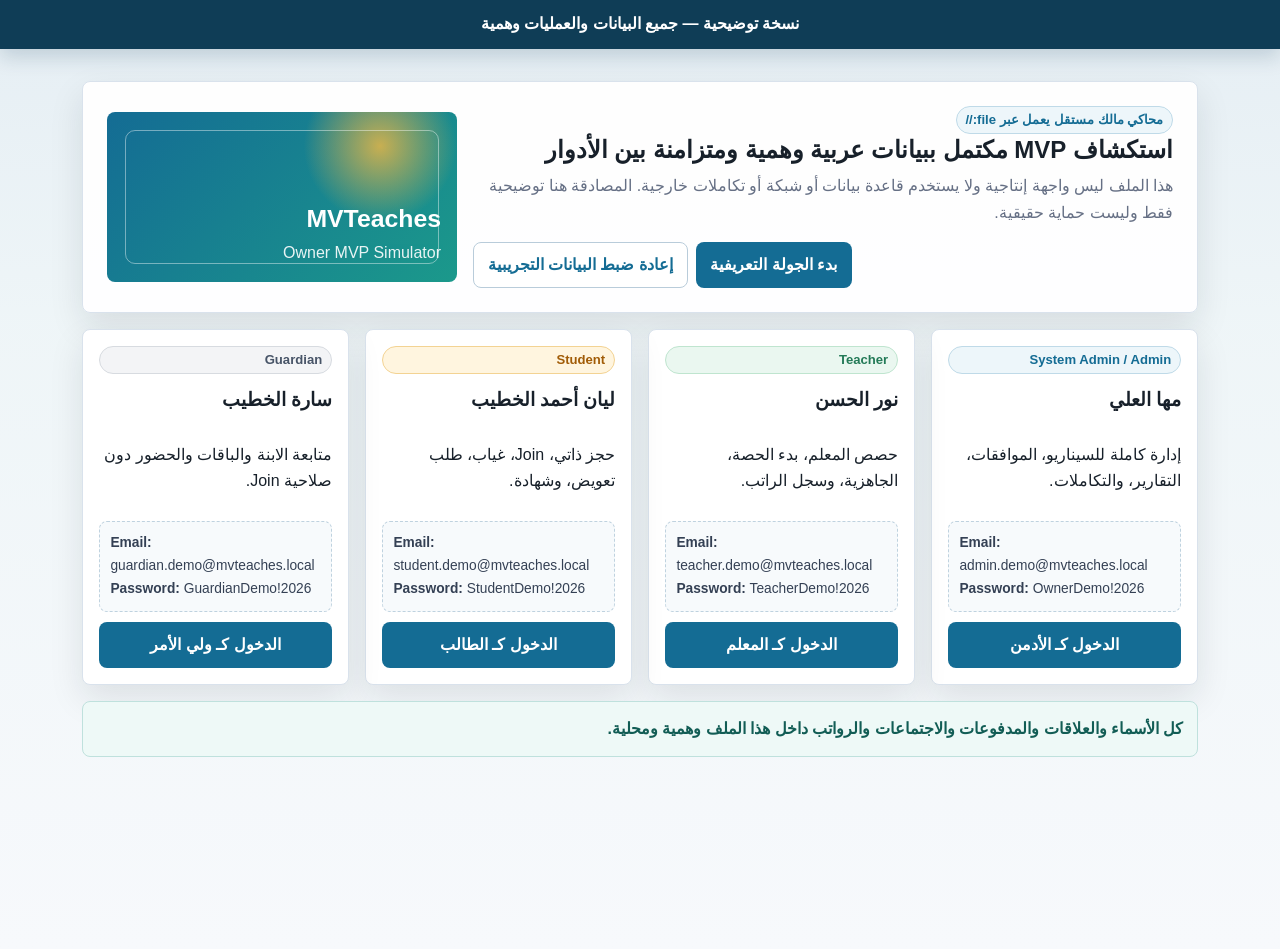
==== docs/owner-demo/index.html @ 2ddbd0b3 "docs: add standalone owner demo simulator" ====
<!doctype html>
<html lang="ar" dir="rtl">
<head>
  <meta charset="utf-8">
  <meta name="viewport" content="width=device-width, initial-scale=1">
  <title>MVTeaches - محاكي توضيحي للمالك</title>
  <style>
    :root {
      --ink: #17202a;
      --muted: #667085;
      --line: #d9e2ec;
      --panel: #ffffff;
      --soft: #f6f8fb;
      --brand: #146c94;
      --brand-2: #1b998b;
      --accent: #f4b942;
      --danger: #c2413b;
      --success: #237a57;
      --warn: #a15c07;
      --shadow: 0 14px 34px rgba(23, 32, 42, .10);
      --radius: 8px;
      color-scheme: light;
    }

    * { box-sizing: border-box; }

    body {
      margin: 0;
      font-family: Tahoma, Arial, sans-serif;
      background:
        linear-gradient(180deg, rgba(20,108,148,.08), rgba(27,153,139,.04) 34%, #f7f9fc 100%),
        #f7f9fc;
      color: var(--ink);
      line-height: 1.65;
      overflow-x: hidden;
    }

    button, input, select, textarea { font: inherit; }

    button {
      min-height: 42px;
      border: 1px solid transparent;
      border-radius: var(--radius);
      padding: .55rem .85rem;
      cursor: pointer;
      background: var(--brand);
      color: #fff;
      font-weight: 700;
      transition: transform .12s ease, box-shadow .12s ease, background .12s ease;
    }

    button:hover { transform: translateY(-1px); box-shadow: 0 8px 18px rgba(20, 108, 148, .18); }
    button:focus-visible, input:focus-visible, select:focus-visible, textarea:focus-visible {
      outline: 3px solid rgba(244,185,66,.45);
      outline-offset: 2px;
    }
    button:disabled { cursor: not-allowed; opacity: .56; transform: none; box-shadow: none; }
    .btn-secondary { background: #fff; color: var(--brand); border-color: #b9ccda; }
    .btn-soft { background: #eef7f6; color: #11695f; border-color: #bfe1dd; }
    .btn-danger { background: var(--danger); }
    .btn-warning { background: var(--accent); color: #2d2610; }
    .btn-ghost { background: transparent; color: var(--brand); border-color: transparent; }
    .btn-small { min-height: 34px; padding: .35rem .55rem; font-size: .88rem; }

    .demo-ribbon {
      position: sticky;
      top: 0;
      z-index: 50;
      background: #0f3d56;
      color: #fff;
      padding: .7rem 1rem;
      text-align: center;
      font-weight: 800;
      box-shadow: 0 8px 20px rgba(15, 61, 86, .18);
    }

    .app-shell { min-height: 100vh; }

    .topbar {
      display: flex;
      align-items: center;
      justify-content: space-between;
      gap: 1rem;
      padding: 1rem clamp(1rem, 3vw, 2rem);
      background: rgba(255,255,255,.86);
      backdrop-filter: blur(10px);
      border-bottom: 1px solid var(--line);
    }

    .brand {
      display: flex;
      gap: .75rem;
      align-items: center;
      min-width: 0;
    }

    .logo {
      width: 42px;
      height: 42px;
      border-radius: 10px;
      display: grid;
      place-items: center;
      background: linear-gradient(135deg, var(--brand), var(--brand-2));
      color: #fff;
      font-weight: 900;
      flex: 0 0 auto;
    }

    .brand h1, .brand p { margin: 0; }
    .brand h1 { font-size: 1.05rem; }
    .brand p { color: var(--muted); font-size: .86rem; white-space: nowrap; overflow: hidden; text-overflow: ellipsis; }

    .top-actions { display: flex; gap: .5rem; flex-wrap: wrap; justify-content: flex-end; }

    .layout {
      display: grid;
      grid-template-columns: 260px minmax(0, 1fr);
      gap: 1.1rem;
      padding: 1.1rem clamp(1rem, 3vw, 2rem) 2rem;
      max-width: 1440px;
      margin: 0 auto;
    }

    .sidebar, .panel, .hero, .tour, .modal-card {
      background: rgba(255,255,255,.95);
      border: 1px solid var(--line);
      border-radius: var(--radius);
      box-shadow: var(--shadow);
    }

    .sidebar { padding: .85rem; align-self: start; position: sticky; top: 72px; }
    .nav-title { margin: .35rem .3rem .75rem; color: var(--muted); font-size: .9rem; }
    .nav-list { display: grid; gap: .35rem; }
    .nav-button {
      width: 100%;
      text-align: right;
      color: var(--ink);
      background: transparent;
      border-color: transparent;
      box-shadow: none;
      display: flex;
      align-items: center;
      justify-content: space-between;
      gap: .75rem;
      font-weight: 700;
    }
    .nav-button.active, .nav-button:hover { background: #edf6fa; color: var(--brand); transform: none; box-shadow: none; }

    .content { min-width: 0; display: grid; gap: 1rem; }

    .hero {
      padding: clamp(1rem, 3vw, 1.5rem);
      display: grid;
      grid-template-columns: minmax(0, 1.4fr) minmax(260px, .7fr);
      gap: 1rem;
      align-items: center;
      overflow: hidden;
    }

    .hero h2, .panel h2, .panel h3, .modal-card h3 { margin: 0 0 .45rem; line-height: 1.35; }
    .hero p, .panel p { margin: .25rem 0; color: var(--muted); }

    .hero-art {
      min-height: 170px;
      border-radius: var(--radius);
      background:
        radial-gradient(circle at 78% 20%, rgba(244,185,66,.8), transparent 25%),
        linear-gradient(135deg, #146c94, #1b998b);
      color: #fff;
      padding: 1rem;
      display: grid;
      align-content: end;
      position: relative;
      overflow: hidden;
    }
    .hero-art::before {
      content: "";
      position: absolute;
      inset: 18px;
      border: 1px solid rgba(255,255,255,.42);
      border-radius: 10px;
    }
    .hero-art strong { position: relative; font-size: 1.55rem; }
    .hero-art span { position: relative; opacity: .9; }

    .grid { display: grid; gap: 1rem; }
    .grid-2 { grid-template-columns: repeat(2, minmax(0, 1fr)); }
    .grid-3 { grid-template-columns: repeat(3, minmax(0, 1fr)); }
    .grid-4 { grid-template-columns: repeat(4, minmax(0, 1fr)); }

    .panel { padding: 1rem; min-width: 0; }
    .panel-head {
      display: flex;
      justify-content: space-between;
      align-items: flex-start;
      gap: 1rem;
      margin-bottom: .8rem;
    }
    .panel-actions { display: flex; gap: .5rem; flex-wrap: wrap; justify-content: flex-end; }

    .metric {
      padding: .9rem;
      border: 1px solid var(--line);
      border-radius: var(--radius);
      background: #fff;
      display: grid;
      gap: .2rem;
    }
    .metric b { font-size: 1.45rem; color: var(--brand); }
    .metric span { color: var(--muted); font-size: .9rem; }

    .badge {
      display: inline-flex;
      align-items: center;
      min-height: 28px;
      padding: .12rem .55rem;
      border-radius: 999px;
      font-size: .82rem;
      font-weight: 800;
      border: 1px solid transparent;
      white-space: nowrap;
    }
    .badge.ok { color: var(--success); background: #eaf7f0; border-color: #bfe5cf; }
    .badge.warn { color: var(--warn); background: #fff5df; border-color: #f3d393; }
    .badge.bad { color: var(--danger); background: #fff0ee; border-color: #efc1bd; }
    .badge.info { color: var(--brand); background: #edf6fa; border-color: #bfdae8; }
    .badge.neutral { color: #475467; background: #f3f4f6; border-color: #d7dbe0; }

    .table-wrap { width: 100%; overflow-x: auto; border: 1px solid var(--line); border-radius: var(--radius); background: #fff; }
    table { width: 100%; border-collapse: collapse; min-width: 720px; }
    th, td { padding: .7rem .75rem; border-bottom: 1px solid var(--line); text-align: right; vertical-align: middle; }
    th { color: #344054; background: #f1f6f8; font-size: .9rem; }
    tr:last-child td { border-bottom: 0; }

    .mobile-list { display: none; gap: .7rem; }
    .item-card { border: 1px solid var(--line); border-radius: var(--radius); padding: .85rem; background: #fff; display: grid; gap: .45rem; }
    .item-card .row { display: flex; justify-content: space-between; gap: .75rem; align-items: center; }
    .item-card small { color: var(--muted); }

    .form-row { display: grid; grid-template-columns: repeat(2, minmax(0, 1fr)); gap: .75rem; align-items: end; }
    label { display: grid; gap: .25rem; font-weight: 800; color: #344054; }
    input, select, textarea {
      width: 100%;
      border: 1px solid #c9d6e2;
      border-radius: var(--radius);
      min-height: 42px;
      padding: .5rem .65rem;
      background: #fff;
      color: var(--ink);
    }
    textarea { min-height: 92px; resize: vertical; }

    .login {
      max-width: 1180px;
      margin: 0 auto;
      padding: clamp(1rem, 3vw, 2rem);
      display: grid;
      gap: 1rem;
    }
    .role-card {
      border: 1px solid var(--line);
      border-radius: var(--radius);
      padding: 1rem;
      background: #fff;
      box-shadow: var(--shadow);
      display: grid;
      gap: .65rem;
      text-align: right;
    }
    .role-card h3 { margin: 0; }
    .credentials {
      background: #f7fafc;
      border: 1px dashed #bfd2df;
      border-radius: var(--radius);
      padding: .65rem;
      color: #344054;
      direction: ltr;
      text-align: left;
      font-size: .86rem;
      overflow-wrap: anywhere;
    }

    .notice {
      border: 1px solid #bfe1dd;
      background: #eef9f7;
      color: #125d55;
      border-radius: var(--radius);
      padding: .85rem;
      font-weight: 700;
    }
    .notice.warn { border-color: #f3d393; background: #fff8e8; color: #764300; }
    .notice.bad { border-color: #efc1bd; background: #fff3f1; color: #8a2e29; }

    .progress {
      height: 12px;
      background: #e7edf3;
      border-radius: 999px;
      overflow: hidden;
    }
    .progress > span { display: block; height: 100%; background: linear-gradient(90deg, var(--brand-2), var(--brand)); }

    .tour {
      border-color: #f0cf82;
      background: #fffaf0;
      padding: .9rem;
    }
    .tour strong { color: #6c4507; }
    .tour-controls { display: flex; gap: .5rem; flex-wrap: wrap; margin-top: .7rem; }

    .toast-area {
      position: fixed;
      z-index: 80;
      left: 1rem;
      bottom: 1rem;
      display: grid;
      gap: .5rem;
      width: min(420px, calc(100vw - 2rem));
    }
    .toast {
      border-radius: var(--radius);
      background: #102f43;
      color: #fff;
      box-shadow: var(--shadow);
      padding: .75rem .9rem;
      animation: rise .2s ease;
    }
    @keyframes rise { from { transform: translateY(8px); opacity: 0; } to { transform: translateY(0); opacity: 1; } }

    dialog {
      border: 0;
      padding: 0;
      background: transparent;
      width: min(620px, calc(100vw - 2rem));
    }
    dialog::backdrop { background: rgba(15, 32, 42, .48); }
    .modal-card { padding: 1rem; }
    .modal-actions { display: flex; justify-content: flex-start; gap: .5rem; flex-wrap: wrap; margin-top: 1rem; }

    .empty {
      border: 1px dashed #c9d6e2;
      border-radius: var(--radius);
      padding: 1rem;
      color: var(--muted);
      background: #fbfdff;
    }

    .sr-only {
      position: absolute;
      width: 1px;
      height: 1px;
      padding: 0;
      margin: -1px;
      overflow: hidden;
      clip: rect(0,0,0,0);
      white-space: nowrap;
      border: 0;
    }

    @media (max-width: 980px) {
      .layout { grid-template-columns: 1fr; }
      .sidebar { position: static; }
      .nav-list { grid-template-columns: repeat(2, minmax(0, 1fr)); }
      .hero { grid-template-columns: 1fr; }
      .grid-4, .grid-3 { grid-template-columns: repeat(2, minmax(0, 1fr)); }
    }

    @media (max-width: 680px) {
      .topbar { align-items: stretch; flex-direction: column; }
      .top-actions { justify-content: stretch; }
      .top-actions button { flex: 1 1 auto; }
      .nav-list, .grid-2, .grid-3, .grid-4, .form-row { grid-template-columns: 1fr; }
      .panel-head { flex-direction: column; }
      .panel-actions { justify-content: stretch; width: 100%; }
      .panel-actions button { flex: 1 1 auto; }
      .table-wrap { display: none; }
      .mobile-list { display: grid; }
      .hero-art { min-height: 130px; }
      .demo-ribbon { font-size: .9rem; }
    }
  </style>
</head>
<body>
  <div class="demo-ribbon">نسخة توضيحية — جميع البيانات والعمليات وهمية</div>
  <div id="app" class="app-shell" aria-live="polite"></div>
  <div id="toasts" class="toast-area" aria-live="assertive"></div>
  <dialog id="demoDialog"></dialog>

  <script>
    (() => {
      'use strict';

      const STORAGE_KEY = 'mvteaches-owner-demo-v1';
      let storageAvailable = true;
      let memoryState = null;
      let state = loadState();

      const roles = {
        admin: 'System Admin / Admin',
        teacher: 'Teacher',
        student: 'Student',
        guardian: 'Guardian'
      };

      const nav = {
        admin: [
          ['overview', 'لوحة التحكم'],
          ['people', 'الطلاب والأهالي'],
          ['sessions', 'الحصص والحجوزات'],
          ['compensation', 'طلبات التعويض'],
          ['teachers', 'المعلمون والفيديو'],
          ['finance', 'المدفوعات والتقارير'],
          ['payroll', 'رواتب المعلمين'],
          ['jobs', 'الوظائف والتكاملات']
        ],
        teacher: [
          ['teacherHome', 'حصصي'],
          ['teacherVideo', 'مزود الفيديو'],
          ['teacherPayroll', 'سجل الراتب'],
          ['teacherIsolation', 'عزل البيانات']
        ],
        student: [
          ['studentHome', 'ملخصي'],
          ['studentBook', 'حجز حصة'],
          ['studentSessions', 'حصصي والحضور'],
          ['studentComp', 'التعويضات'],
          ['studentCertificate', 'الشهادة والتنبيهات']
        ],
        guardian: [
          ['guardianHome', 'الأبناء'],
          ['guardianActivity', 'النشاط والحضور'],
          ['guardianFinance', 'الباقات والتنبيهات']
        ]
      };

      const tourSteps = [
        ['admin', 'overview', 'الأدمن يراجع حالة النظام والمقاييس الأساسية.', null],
        ['student', 'studentBook', 'الطالب يحجز حصة B1 بنفسه من الحصص المطابقة لمستواه.', () => bookSession('S-101', true)],
        ['student', 'studentSessions', 'الطالب يضغط Join فتُسجل الحضور وتُستهلك ساعة واحدة فقط.', () => { makeJoinable('S-101'); joinSession('S-101', true); }],
        ['admin', 'jobs', 'تشغيل إغلاق الحصص المنتهية يسجل الغياب المحجوز سابقًا ويستهلك ساعة.', () => finalizeNoShows(true)],
        ['student', 'studentComp', 'الطالب يرى الغياب ويقدم طلب تعويض مرتبطًا بالحصة الفائتة.', () => requestCompensation('S-099', true)],
        ['admin', 'compensation', 'الأدمن يوافق ويختار حصة B1 مستقبلية محددة كبديل.', () => approveFirstPending(true)],
        ['student', 'studentSessions', 'الطالب ينضم للحصة البديلة مجانًا مرة واحدة دون إعادة الرصيد.', () => joinReplacementForTour()],
        ['teacher', 'teacherPayroll', 'المعلم يرى حصصه وسجل الراتب الخاص به فقط.', null],
        ['guardian', 'guardianActivity', 'ولي الأمر يراجع نشاط الابنة دون القدرة على دخول الاجتماع أو التصرف بدلًا عنها.', null]
      ];

      function buildSeed() {
        const now = Date.now();
        const iso = minutes => new Date(now + minutes * 60000).toISOString();
        return {
          version: 1,
          currentUserId: null,
          activeSection: 'overview',
          tour: { active: false, index: 0 },
          meetingLog: [],
          users: [
            { id: 'u-admin', role: 'admin', name: 'مها العلي', email: 'admin.demo@mvteaches.local', password: 'OwnerDemo!2026' },
            { id: 'u-teacher', role: 'teacher', name: 'نور الحسن', email: 'teacher.demo@mvteaches.local', password: 'TeacherDemo!2026', teacherId: 'T-1' },
            { id: 'u-student', role: 'student', name: 'ليان أحمد الخطيب', email: 'student.demo@mvteaches.local', password: 'StudentDemo!2026', studentId: 'ST-1' },
            { id: 'u-guardian', role: 'guardian', name: 'سارة الخطيب', email: 'guardian.demo@mvteaches.local', password: 'GuardianDemo!2026', guardianId: 'G-1' }
          ],
          guardians: [
            { id: 'G-1', name: 'سارة الخطيب', children: ['ST-1'] }
          ],
          students: [
            { id: 'ST-1', name: 'ليان أحمد الخطيب', guardianId: 'G-1', level: 'B1', course: 'اللغة الإنجليزية', certificateRequiredHours: 30 }
          ],
          teachers: [
            { id: 'T-1', name: 'نور الحسن', provider: 'Zoom مدفوع', providerKind: 'paidZoom', ready: true, defaultProvider: 'Zoom', capability: 'حصص كاملة المدة', currency: 'JOD' },
            { id: 'T-2', name: 'رامي ناصر', provider: 'Zoom Basic', providerKind: 'zoomBasic', ready: true, defaultProvider: 'Zoom', capability: 'حد أقصى 40 دقيقة', currency: 'JOD' },
            { id: 'T-3', name: 'هالة مراد', provider: 'Google Meet مجاني', providerKind: 'googleFree', ready: true, defaultProvider: 'Google Meet', capability: '1:1 حتى 24 ساعة، جماعي حتى 60 دقيقة', currency: 'JOD' },
            { id: 'T-4', name: 'سامر قنديل', provider: 'غير متصل', providerKind: 'none', ready: false, defaultProvider: null, capability: 'غير جاهز للحصص الأونلاين', currency: 'JOD' }
          ],
          sessions: [
            { id: 'S-099', title: 'حصة محجوزة سابقًا لم يتم حضورها', level: 'B1', teacherId: 'T-1', start: iso(-95), duration: 60, capacity: 4, status: 'scheduled', meetingStatus: 'not_created', kind: 'group' },
            { id: 'S-101', title: 'B1 محادثة عملية', level: 'B1', teacherId: 'T-1', start: iso(15), duration: 60, capacity: 4, status: 'scheduled', meetingStatus: 'not_created', kind: 'group' },
            { id: 'S-102', title: 'B1 مراجعة فردية', level: 'B1', teacherId: 'T-3', start: iso(120), duration: 60, capacity: 1, status: 'scheduled', meetingStatus: 'not_created', kind: 'oneToOne' },
            { id: 'S-103', title: 'B1 بديل مناسب للتعويض', level: 'B1', teacherId: 'T-3', start: iso(1440), duration: 60, capacity: 4, status: 'scheduled', meetingStatus: 'not_created', kind: 'group' },
            { id: 'S-104', title: 'B1 حصة طويلة على Zoom Basic', level: 'B1', teacherId: 'T-2', start: iso(1560), duration: 60, capacity: 4, status: 'scheduled', meetingStatus: 'not_created', kind: 'group' },
            { id: 'S-105', title: 'A2 خارج مستوى الطالب', level: 'A2', teacherId: 'T-1', start: iso(180), duration: 60, capacity: 4, status: 'scheduled', meetingStatus: 'not_created', kind: 'group' },
            { id: 'S-106', title: 'B1 مكتملة السعة', level: 'B1', teacherId: 'T-1', start: iso(240), duration: 60, capacity: 1, status: 'scheduled', meetingStatus: 'not_created', kind: 'oneToOne' }
          ],
          bookings: [
            { id: 'B-099', studentId: 'ST-1', sessionId: 'S-099', status: 'active', replacementFor: null, bookedBy: 'student', createdAt: iso(-1600) },
            { id: 'B-FULL', studentId: 'ST-OTHER', sessionId: 'S-106', status: 'active', replacementFor: null, bookedBy: 'student', createdAt: iso(-40) }
          ],
          attendance: [],
          compensationRequests: [],
          packages: [
            { id: 'PKG-1', studentId: 'ST-1', label: 'باقة 10 ساعات - B1', purchasedHours: 10, createdAt: iso(-2200), status: 'active', paymentId: 'PAY-1' }
          ],
          ledger: [
            { id: 'L-1', studentId: 'ST-1', type: 'purchase', packageId: 'PKG-1', hours: 10, sessionId: null, note: 'شراء باقة 10 ساعات', at: iso(-2200) }
          ],
          payments: [
            { id: 'PAY-1', studentId: 'ST-1', amount: 90, currency: 'JOD', method: 'تحويل بنكي / CliQ محاكى', provider: 'مزود الدفع قيد الاختيار', status: 'confirmed', at: iso(-2200) }
          ],
          payroll: [
            { id: 'PR-1', teacherId: 'T-1', sessionId: 'S-001', amount: 7.5, currency: 'JOD', status: 'مدفوع', note: 'سطر سابق وهمي مدفوع' },
            { id: 'PR-2', teacherId: 'T-3', sessionId: 'S-010', amount: 6.0, currency: 'JOD', status: 'بانتظار الاعتماد', note: 'سطر سابق وهمي قيد المراجعة' }
          ],
          notifications: [
            { id: 'N-1', userId: 'u-student', text: 'تم تأكيد باقة 10 ساعات. هذه رسالة توضيحية محلية.', channel: 'داخل المحاكي', status: 'shown', at: iso(-2195) },
            { id: 'N-2', userId: 'u-guardian', text: 'تم ربط ليان بحساب ولي الأمر. هذه رسالة توضيحية محلية.', channel: 'داخل المحاكي', status: 'shown', at: iso(-2190) }
          ]
        };
      }

      function loadState() {
        try {
          const raw = localStorage.getItem(STORAGE_KEY);
          if (raw) return JSON.parse(raw);
        } catch {
          storageAvailable = false;
        }
        return buildSeed();
      }

      function saveState() {
        memoryState = state;
        try {
          if (storageAvailable) localStorage.setItem(STORAGE_KEY, JSON.stringify(state));
        } catch {
          storageAvailable = false;
        }
      }

      function resetDemo() {
        state = buildSeed();
        try { localStorage.removeItem(STORAGE_KEY); } catch { storageAvailable = false; }
        saveState();
        toast('تمت إعادة ضبط البيانات التجريبية إلى البداية.');
        render();
      }

      function currentUser() {
        return state.users.find(u => u.id === state.currentUserId) || null;
      }

      function setUser(userId) {
        const user = state.users.find(u => u.id === userId);
        state.currentUserId = userId;
        state.activeSection = nav[user.role][0][0];
        saveState();
        render();
      }

      function setSection(section) {
        state.activeSection = section;
        saveState();
        render();
      }

      function h(value) {
        return String(value ?? '').replace(/[&<>"']/g, ch => ({ '&': '&amp;', '<': '&lt;', '>': '&gt;', '"': '&quot;', "'": '&#39;' }[ch]));
      }

      function fmtDate(iso) {
        return new Intl.DateTimeFormat('ar-JO', { dateStyle: 'medium', timeStyle: 'short' }).format(new Date(iso));
      }

      function fmtMoney(amount, currency = 'JOD') {
        return new Intl.NumberFormat('ar-JO', { style: 'currency', currency, maximumFractionDigits: 2 }).format(amount);
      }

      function durationHours(session) {
        return session.duration / 60;
      }

      function teacher(id) { return state.teachers.find(t => t.id === id); }
      function student(id = 'ST-1') { return state.students.find(s => s.id === id); }
      function sessionById(id) { return state.sessions.find(s => s.id === id); }
      function userByRole(role) { return state.users.find(u => u.role === role); }

      function activeBookings(sessionId) {
        return state.bookings.filter(b => b.sessionId === sessionId && b.status === 'active');
      }

      function seatsTaken(sessionId) {
        return activeBookings(sessionId).length;
      }

      function studentBookings(studentId = 'ST-1') {
        return state.bookings.filter(b => b.studentId === studentId && b.status === 'active');
      }

      function attendanceFor(sessionId, studentId = 'ST-1') {
        return state.attendance.find(a => a.sessionId === sessionId && a.studentId === studentId);
      }

      function ledgerBalance(studentId = 'ST-1') {
        return state.ledger.filter(l => l.studentId === studentId).reduce((sum, l) => sum + l.hours, 0);
      }

      function consumedHours(studentId = 'ST-1') {
        return -state.ledger.filter(l => l.studentId === studentId && l.type === 'consumption').reduce((sum, l) => sum + l.hours, 0);
      }

      function committedFutureHours(studentId = 'ST-1') {
        const now = Date.now();
        return studentBookings(studentId).reduce((sum, b) => {
          const s = sessionById(b.sessionId);
          if (!s || b.replacementFor || attendanceFor(s.id, studentId)) return sum;
          if (new Date(s.start).getTime() > now) return sum + durationHours(s);
          return sum;
        }, 0);
      }

      function packageAvailableForBooking(studentId = 'ST-1') {
        return Math.max(0, ledgerBalance(studentId) - committedFutureHours(studentId));
      }

      function canProviderHost(s) {
        const t = teacher(s.teacherId);
        if (!t || !t.ready) return { ok: false, message: 'المعلم غير جاهز للحصص الأونلاين.' };
        if (t.providerKind === 'zoomBasic' && s.duration > 40) {
          return { ok: false, message: 'Zoom Basic محدود بـ 40 دقيقة. لا يوجد التفاف باجتماعات متتالية.' };
        }
        if (t.providerKind === 'googleFree' && s.capacity > 1 && s.duration > 60) {
          return { ok: false, message: 'Google Meet المجاني للحصص الجماعية حتى 60 دقيقة.' };
        }
        return { ok: true, message: 'جاهز' };
      }

      function provisionMeeting(s, mode) {
        const provider = canProviderHost(s);
        if (!provider.ok) return provider;
        s.meetingStatus = 'ready';
        state.meetingLog.unshift({
          id: 'ML-' + Date.now(),
          sessionId: s.id,
          mode,
          text: mode === 'teacher' ? 'محاكاة بدء حصة من حساب المعلم المتصل' : 'محاكاة وصول مشارك بعد Join مصرح',
          at: new Date().toISOString()
        });
        return { ok: true, message: 'تم إنشاء/تجهيز الاجتماع محليًا كمحاكاة.' };
      }

      function bookSession(sessionId, quiet = false) {
        const st = student();
        const s = sessionById(sessionId);
        if (!s) return toast('الحصة غير موجودة.');
        if (s.level !== st.level) return toast('لا يمكن حجز حصة من مستوى مختلف.');
        if (new Date(s.start).getTime() <= Date.now()) return toast('لا يمكن حجز حصة بدأت أو انتهت.');
        if (seatsTaken(s.id) >= s.capacity) return toast('لا توجد مقاعد متاحة.');
        if (studentBookings(st.id).some(b => b.sessionId === s.id)) return toast('هذه الحصة محجوزة مسبقًا.');
        if (packageAvailableForBooking(st.id) < durationHours(s)) return toast('الحجز يتجاوز الساعات المتاحة بعد احتساب الحجوزات المستقبلية.');
        state.bookings.push({ id: 'B-' + Date.now(), studentId: st.id, sessionId: s.id, status: 'active', replacementFor: null, bookedBy: 'student', createdAt: new Date().toISOString() });
        saveState();
        if (!quiet) toast('تم حجز الحصة. ظهرت فورًا في بوابة الطالب وولي الأمر والمعلم.');
        render();
      }

      function cancelBooking(sessionId) {
        const b = studentBookings().find(x => x.sessionId === sessionId);
        const s = sessionById(sessionId);
        if (!b || !s) return toast('لا يوجد حجز فعال لهذه الحصة.');
        if (new Date(s.start).getTime() <= Date.now()) return toast('لا يمكن إلغاء حصة بدأت أو انتهت في هذا المحاكي.');
        b.status = 'cancelled';
        b.cancelledAt = new Date().toISOString();
        saveState();
        toast('تم إلغاء الحجز المستقبلي دون خصم.');
        render();
      }

      function joinSession(sessionId, quiet = false) {
        const st = student();
        const s = sessionById(sessionId);
        const b = studentBookings(st.id).find(x => x.sessionId === sessionId);
        if (!s || !b) return toast('لا يمكن الدخول: الطالب غير مسجل في هذه الحصة.');
        const existing = attendanceFor(sessionId, st.id);
        if (existing?.present) {
          if (!quiet) toast('Join مكرر: الحضور مسجل سابقًا ولا يوجد خصم ثان.');
          openMeetingModal('Join مكرر', 'تم إثبات idempotency: لا خصم إضافي ولا رابط مضيف.');
          return;
        }
        if (existing && !existing.present) return toast('هذه الحصة أغلقت كغياب. استخدم طلب التعويض.');
        const now = Date.now();
        const start = new Date(s.start).getTime();
        const end = start + s.duration * 60000;
        if (now < start) return toast('لم يحن وقت Join بعد. يمكن استخدام زر محاكاة وصول الموعد للحصة البديلة.');
        if (now > end) return toast('انتهت نافذة الحضور. شغّل إغلاق الحصص المنتهية لتسجيل الغياب.');

        state.attendance.push({ id: 'A-' + Date.now(), studentId: st.id, sessionId: s.id, present: true, replacementFor: b.replacementFor, at: new Date().toISOString() });
        if (!b.replacementFor) {
          state.ledger.push({ id: 'L-' + Date.now(), studentId: st.id, type: 'consumption', packageId: 'PKG-1', hours: -durationHours(s), sessionId: s.id, note: 'حضور Join - خصم ساعة واحدة', at: new Date().toISOString() });
        }
        addPayrollForSession(s, b.replacementFor ? 'حصة بديلة مجانية للطالب' : 'حضور طالب');
        const provision = provisionMeeting(s, 'student');
        saveState();
        if (!quiet) toast(b.replacementFor ? 'تم دخول الحصة البديلة مجانًا دون خصم جديد.' : 'تم تسجيل الحضور واستهلاك ساعة واحدة.');
        openMeetingModal('محاكاة Join للطالب', provision.ok
          ? 'تم منح الطالب وصول مشارك فقط بعد فحوص الهوية والحجز والتوقيت والرصيد. لا يتم عرض رابط حقيقي.'
          : 'تم تسجيل الحضور محليًا، لكن تجهيز الاجتماع فشل في المحاكاة: ' + provision.message);
        render();
      }

      function makeJoinable(sessionId) {
        const s = sessionById(sessionId);
        if (!s) return;
        const now = Date.now();
        s.start = new Date(now - 5 * 60000).toISOString();
        saveState();
        toast('تمت محاكاة وصول موعد الحصة. يمكن الضغط على Join الآن.');
        render();
      }

      function finalizeNoShows(quiet = false) {
        let count = 0;
        const now = Date.now();
        for (const b of state.bookings.filter(x => x.status === 'active')) {
          const s = sessionById(b.sessionId);
          if (!s || attendanceFor(s.id, b.studentId)) continue;
          const end = new Date(s.start).getTime() + s.duration * 60000;
          if (end <= now) {
            state.attendance.push({ id: 'A-' + Date.now() + '-' + count, studentId: b.studentId, sessionId: s.id, present: false, replacementFor: b.replacementFor, at: new Date().toISOString() });
            if (!b.replacementFor) {
              state.ledger.push({ id: 'L-' + Date.now() + '-' + count, studentId: b.studentId, type: 'consumption', packageId: 'PKG-1', hours: -durationHours(s), sessionId: s.id, note: 'غياب No-show محجوز ذاتيًا - خصم ساعة', at: new Date().toISOString() });
            }
            s.status = 'completed';
            state.notifications.unshift({ id: 'N-' + Date.now(), userId: 'u-student', text: 'تم تسجيل غياب عن حصة محجوزة ذاتيًا. يمكن تقديم طلب تعويض.', channel: 'داخل المحاكي', status: 'shown', at: new Date().toISOString() });
            count++;
          }
        }
        saveState();
        if (!quiet) toast(count ? `تم إغلاق ${count} حصة منتهية وتسجيل الغياب.` : 'لا توجد حصص منتهية تحتاج إغلاقًا.');
        render();
      }

      function requestCompensation(sessionId, quiet = false) {
        const st = student();
        const att = attendanceFor(sessionId, st.id);
        if (!att || att.present) return toast('لا يمكن طلب التعويض إلا عن غياب مسجل.');
        if (state.compensationRequests.some(r => r.studentId === st.id && r.originalSessionId === sessionId && r.status !== 'rejected')) {
          return toast('يوجد طلب مفتوح أو موافق عليه لهذه الحصة.');
        }
        state.compensationRequests.push({
          id: 'CR-' + Date.now(),
          studentId: st.id,
          originalSessionId: sessionId,
          reason: document.querySelector('[data-comp-reason]')?.value || 'سبب توضيحي اختياري داخل المحاكي',
          status: 'pending',
          replacementSessionId: null,
          requestedAt: new Date().toISOString()
        });
        saveState();
        if (!quiet) toast('تم تقديم طلب التعويض. ظهر فورًا في قائمة الأدمن.');
        render();
      }

      function approveRequest(requestId, sessionId) {
        const req = state.compensationRequests.find(r => r.id === requestId);
        const repl = sessionById(sessionId);
        const st = student(req?.studentId);
        if (!req || !repl || !st) return toast('الطلب أو الحصة البديلة غير موجودين.');
        if (req.status !== 'pending') return toast('هذا الطلب ليس بانتظار المراجعة.');
        if (repl.level !== st.level) return toast('الحصة البديلة يجب أن تكون من نفس المستوى.');
        if (new Date(repl.start).getTime() <= Date.now()) return toast('الحصة البديلة يجب أن تكون مستقبلية عند الموافقة.');
        if (seatsTaken(repl.id) >= repl.capacity) return toast('الحصة البديلة ممتلئة.');
        req.status = 'approved';
        req.replacementSessionId = repl.id;
        req.resolvedAt = new Date().toISOString();
        state.bookings.push({ id: 'B-R-' + Date.now(), studentId: st.id, sessionId: repl.id, status: 'active', replacementFor: req.originalSessionId, bookedBy: 'admin', createdAt: new Date().toISOString() });
        state.notifications.unshift({ id: 'N-' + Date.now(), userId: 'u-student', text: 'تمت الموافقة على حصة بديلة محددة. إشعار واتساب كان سيُضاف للطابور فقط بعد الموافقة - محاكاة ولم يُرسل شيء.', channel: 'WhatsApp محاكى', status: 'queued-simulated', at: new Date().toISOString() });
        state.notifications.unshift({ id: 'N-G-' + Date.now(), userId: 'u-guardian', text: 'تمت الموافقة على حصة بديلة لليان. إشعار محاكى فقط.', channel: 'WhatsApp محاكى', status: 'queued-simulated', at: new Date().toISOString() });
        saveState();
        toast('تمت الموافقة وربط التعويض بحصة محددة. لا توجد محفظة رصيد.');
        render();
      }

      function approveFirstPending(quiet = false) {
        const req = state.compensationRequests.find(r => r.status === 'pending');
        if (!req) return toast('لا يوجد طلب تعويض بانتظار الموافقة.');
        approveRequest(req.id, 'S-103');
        if (quiet) return;
      }

      function rejectRequest(requestId) {
        const req = state.compensationRequests.find(r => r.id === requestId);
        if (!req || req.status !== 'pending') return toast('لا يوجد طلب بانتظار الرفض.');
        req.status = 'rejected';
        req.rejectionReason = 'قرار توضيحي من الأدمن داخل المحاكي';
        req.resolvedAt = new Date().toISOString();
        saveState();
        toast('تم رفض الطلب محليًا. لا يتم إنشاء إشعار واتساب عند الرفض.');
        render();
      }

      function joinReplacementForTour() {
        const req = state.compensationRequests.find(r => r.status === 'approved' && r.replacementSessionId);
        if (!req) return toast('لا توجد حصة بديلة موافق عليها بعد.');
        makeJoinable(req.replacementSessionId);
        joinSession(req.replacementSessionId, true);
      }

      function addPackage() {
        const id = 'PKG-' + (state.packages.length + 1);
        const payId = 'PAY-' + (state.payments.length + 1);
        state.packages.push({ id, studentId: 'ST-1', label: 'باقة جديدة 10 ساعات - B1', purchasedHours: 10, createdAt: new Date().toISOString(), status: 'active', paymentId: payId });
        state.payments.push({ id: payId, studentId: 'ST-1', amount: 90, currency: 'JOD', method: 'تأكيد دفع محاكى', provider: 'مزود الدفع قيد الاختيار', status: 'confirmed', at: new Date().toISOString() });
        state.ledger.push({ id: 'L-' + Date.now(), studentId: 'ST-1', type: 'purchase', packageId: id, hours: 10, sessionId: null, note: 'شراء باقة جديدة - دورة حجز جديدة وليست تسجيلًا دائمًا', at: new Date().toISOString() });
        saveState();
        toast('تمت إضافة باقة جديدة مستقلة من 10 ساعات. لا يوجد تسجيل دائم في جدول متكرر.');
        render();
      }

      function addPayrollForSession(s, note) {
        if (state.payroll.some(p => p.sessionId === s.id)) return;
        state.payroll.push({ id: 'PR-' + Date.now(), teacherId: s.teacherId, sessionId: s.id, amount: durationHours(s) * 7.5, currency: 'JOD', status: 'بانتظار الاعتماد', note });
      }

      function simulateTeacherConnect(teacherId, providerKind) {
        const t = teacher(teacherId);
        if (!t) return;
        const map = {
          paidZoom: ['Zoom مدفوع', 'Zoom', 'حصص كاملة المدة'],
          zoomBasic: ['Zoom Basic', 'Zoom', 'حد أقصى 40 دقيقة'],
          googleFree: ['Google Meet مجاني', 'Google Meet', '1:1 حتى 24 ساعة، جماعي حتى 60 دقيقة']
        };
        const chosen = map[providerKind];
        t.providerKind = providerKind;
        t.provider = chosen[0];
        t.defaultProvider = chosen[1];
        t.capability = chosen[2];
        t.ready = true;
        saveState();
        toast('تم تحديث اتصال الفيديو محليًا كمحاكاة فقط.');
        render();
      }

      function startTeacherSession(sessionId) {
        const u = currentUser();
        const s = sessionById(sessionId);
        if (!u?.teacherId || !s || s.teacherId !== u.teacherId) return toast('المعلم يرى حصصه فقط.');
        const provision = provisionMeeting(s, 'teacher');
        saveState();
        if (!provision.ok) return toast(provision.message);
        openMeetingModal('بدء الحصة - محاكاة', 'المعلم يحصل على إجراء Start session محلي فقط. لا يوجد رابط Zoom/Google حقيقي ولا start_url أو token.');
        render();
      }

      function toast(message) {
        const area = document.getElementById('toasts');
        const el = document.createElement('div');
        el.className = 'toast';
        el.textContent = message;
        area.appendChild(el);
        setTimeout(() => el.remove(), 4200);
      }

      function openMeetingModal(title, text) {
        const dlg = document.getElementById('demoDialog');
        dlg.innerHTML = `
          <div class="modal-card">
            <h3>${h(title)}</h3>
            <p>${h(text)}</p>
            <div class="notice warn">محاكاة فقط: لا يتم فتح Zoom أو Google Meet ولا يتم عرض أسرار أو روابط حقيقية.</div>
            <div class="modal-actions"><button type="button" data-close-dialog>إغلاق</button></div>
          </div>`;
        dlg.querySelector('[data-close-dialog]').addEventListener('click', () => dlg.close());
        dlg.showModal();
      }

      function startTour() {
        state.tour = { active: true, index: 0 };
        state.currentUserId = userByRole('admin').id;
        state.activeSection = 'overview';
        saveState();
        render();
      }

      function tourNext(runAction = false) {
        const step = tourSteps[state.tour.index];
        if (runAction && step[3]) step[3]();
        state.tour.index = Math.min(tourSteps.length - 1, state.tour.index + 1);
        const next = tourSteps[state.tour.index];
        const user = userByRole(next[0]);
        state.currentUserId = user.id;
        state.activeSection = next[1];
        saveState();
        render();
      }

      function exitTour() {
        state.tour.active = false;
        saveState();
        render();
      }

      function render() {
        const app = document.getElementById('app');
        const user = currentUser();
        app.innerHTML = user ? renderShell(user) : renderLogin();
        bindActions();
      }

      function renderLogin() {
        return `
          <main class="login">
            <section class="hero">
              <div>
                <span class="badge info">محاكي مالك مستقل يعمل عبر file://</span>
                <h2>استكشاف MVP مكتمل ببيانات عربية وهمية ومتزامنة بين الأدوار</h2>
                <p>هذا الملف ليس واجهة إنتاجية ولا يستخدم قاعدة بيانات أو شبكة أو تكاملات خارجية. المصادقة هنا توضيحية فقط وليست حماية حقيقية.</p>
                <div class="panel-actions" style="margin-top:1rem">
                  <button type="button" data-start-tour>بدء الجولة التعريفية</button>
                  <button type="button" class="btn-secondary" data-reset>إعادة ضبط البيانات التجريبية</button>
                </div>
              </div>
              <div class="hero-art" aria-hidden="true"><strong>MVTeaches</strong><span>Owner MVP Simulator</span></div>
            </section>
            <section class="grid grid-4">
              ${state.users.map(u => `
                <article class="role-card">
                  <span class="badge ${u.role === 'admin' ? 'info' : u.role === 'teacher' ? 'ok' : u.role === 'student' ? 'warn' : 'neutral'}">${h(roles[u.role])}</span>
                  <h3>${h(u.name)}</h3>
                  <p>${personaHint(u.role)}</p>
                  <div class="credentials"><strong>Email:</strong> ${h(u.email)}<br><strong>Password:</strong> ${h(u.password)}</div>
                  <button type="button" data-login="${h(u.id)}">الدخول كـ ${h(roleArabic(u.role))}</button>
                </article>
              `).join('')}
            </section>
            <div class="notice">كل الأسماء والعلاقات والمدفوعات والاجتماعات والرواتب داخل هذا الملف وهمية ومحلية.</div>
          </main>`;
      }

      function renderShell(user) {
        const items = nav[user.role];
        return `
          <header class="topbar">
            <div class="brand">
              <div class="logo">MV</div>
              <div>
                <h1>MVTeaches - ${h(roleArabic(user.role))}</h1>
                <p>${h(user.name)} · مصادقة محاكاة · ${storageAvailable ? 'حفظ محلي مفعل' : 'حفظ مؤقت بالذاكرة'}</p>
              </div>
            </div>
            <div class="top-actions">
              <button type="button" class="btn-soft" data-start-tour>جولة تعريفية</button>
              <button type="button" class="btn-secondary" data-switch>تبديل المستخدم</button>
              <button type="button" class="btn-warning" data-reset>إعادة ضبط البيانات التجريبية</button>
            </div>
          </header>
          <div class="layout">
            <aside class="sidebar">
              <div class="nav-title">التنقل</div>
              <nav class="nav-list" aria-label="تنقل ${h(roleArabic(user.role))}">
                ${items.map(([key, label]) => `<button type="button" class="nav-button ${state.activeSection === key ? 'active' : ''}" data-section="${h(key)}"><span>${h(label)}</span><span aria-hidden="true">›</span></button>`).join('')}
              </nav>
            </aside>
            <main class="content">
              ${state.tour.active ? renderTour() : ''}
              ${renderSection(user)}
            </main>
          </div>`;
      }

      function renderTour() {
        const [role, section, text, action] = tourSteps[state.tour.index];
        return `<section class="tour">
          <strong>الجولة التعريفية ${state.tour.index + 1} / ${tourSteps.length}</strong>
          <p>${h(text)}</p>
          <div class="tour-controls">
            ${action ? '<button type="button" data-tour-action>تنفيذ هذه الخطوة</button>' : ''}
            <button type="button" class="btn-secondary" data-tour-next>التالي</button>
            <button type="button" class="btn-ghost" data-exit-tour>الخروج والاستكشاف بحرية</button>
          </div>
        </section>`;
      }

      function renderSection(user) {
        if (user.role === 'admin') return renderAdmin();
        if (user.role === 'teacher') return renderTeacher();
        if (user.role === 'student') return renderStudent();
        return renderGuardian();
      }

      function renderAdmin() {
        switch (state.activeSection) {
          case 'people': return renderAdminPeople();
          case 'sessions': return renderAdminSessions();
          case 'compensation': return renderAdminCompensation();
          case 'teachers': return renderAdminTeachers();
          case 'finance': return renderAdminFinance();
          case 'payroll': return renderAdminPayroll();
          case 'jobs': return renderAdminJobs();
          default: return renderAdminOverview();
        }
      }

      function renderAdminOverview() {
        const pending = state.compensationRequests.filter(r => r.status === 'pending').length;
        return `
          <section class="hero">
            <div>
              <span class="badge info">لوحة مالك توضيحية</span>
              <h2>قصة MVP المتكاملة: حجز ذاتي، حضور، غياب، تعويض، فيديو، رواتب وتقارير</h2>
              <p>كل إجراء هنا يحدّث الحالة المشتركة فورًا بين الطالب وولي الأمر والمعلم والأدمن.</p>
            </div>
            <div class="hero-art"><strong>${remainingText()}</strong><span>رصيد ليان الحالي</span></div>
          </section>
          <section class="grid grid-4">
            ${metric('طلاب', state.students.length, 'علاقات ولي أمر واضحة')}
            ${metric('حصص B1 متاحة', availableSessions().length, 'مفلترة حسب المستوى والسعة')}
            ${metric('طلبات تعويض معلقة', pending, 'تحتاج قرار أدمن')}
            ${metric('إيراد مؤكد', fmtMoney(state.payments.reduce((s,p) => s + (p.status === 'confirmed' ? p.amount : 0), 0)), 'مزود الدفع قيد الاختيار')}
          </section>
          <section class="panel">
            <div class="panel-head"><div><h2>قرارات المالك الممثلة</h2><p>مختصر تنفيذي لما يثبته المحاكي.</p></div></div>
            <div class="grid grid-3">
              ${decision('الحجز الذاتي', 'الطالب يحجز فقط حصص B1 المستقبلية التي تسمح بها السعة والباقة.')}
              ${decision('Join يخصم مرة', 'الحضور يستهلك ساعة واحدة فقط، والضغط المتكرر لا يكرر الخصم.')}
              ${decision('No-show يستهلك', 'الحصة التي اختارها الطالب ثم غاب عنها تُغلق كغياب وتستهلك ساعة.')}
              ${decision('تعويض بلا محفظة', 'التعويض يربط حصة بديلة محددة ولا يعيد الرصيد الأصلي.')}
              ${decision('فيديو محايد المزود', 'كل معلم يستخدم حسابه، ولا يوجد رابط يدوي أو رخصة مركزية.')}
              ${decision('تكاملات غير حية', 'WhatsApp والدفع وZoom/Google الحي كلها موسومة كمحاكاة أو قيد التحقق.')}
            </div>
          </section>`;
      }

      function renderAdminPeople() {
        const st = student();
        const g = state.guardians.find(x => x.id === st.guardianId);
        return panel('الطلاب والأهالي والمستويات', 'العلاقات متسقة بين كل الأدوار.', `
          <div class="grid grid-2">
            ${infoCard('الطالبة', `${st.name}<br>المستوى الحالي: <strong>${st.level}</strong><br>ولي الأمر: ${g.name}`)}
            ${infoCard('الباقة', `المشتريات: ${totalPurchased()} ساعة<br>المستهلك: ${consumedHours()} ساعة<br>المتبقي: <strong>${ledgerBalance()} ساعة</strong>`)}
          </div>
          ${renderLedgerTable()}
        `);
      }

      function renderAdminSessions() {
        return panel('الحصص والحجوزات والسعة', 'الحجز والغياب والحضور تظهر هنا وتنعكس في بوابات الطالب وولي الأمر والمعلم.', `
          <div class="panel-actions">
            <button type="button" data-finalize>تشغيل إغلاق الحصص المنتهية - محاكاة</button>
          </div>
          ${sessionsTable(state.sessions)}
        `);
      }

      function renderAdminCompensation() {
        const rows = state.compensationRequests;
        return panel('قائمة طلبات التعويض', 'الموافقة تختار حصة B1 مستقبلية محددة. لا توجد محفظة رصيد أو تحويل حر.', rows.length ? `
          <div class="table-wrap"><table><thead><tr><th>الطلب</th><th>الطالب</th><th>الحصة الأصلية</th><th>السبب</th><th>الحالة</th><th>حصة بديلة</th><th>إجراء</th></tr></thead><tbody>
          ${rows.map(r => {
            const st = student(r.studentId), original = sessionById(r.originalSessionId);
            return `<tr>
              <td>${h(r.id)}</td><td>${h(st.name)}</td><td>${h(original.title)}<br><small>${fmtDate(original.start)}</small></td>
              <td>${h(r.reason)}</td><td>${statusBadge(r.status)}</td>
              <td>${r.replacementSessionId ? h(sessionById(r.replacementSessionId).title) : '<span class="badge neutral">لم تحدد</span>'}</td>
              <td>${r.status === 'pending' ? replacementSelect(r) : '<span class="badge neutral">مغلق</span>'}</td>
            </tr>`;
          }).join('')}
          </tbody></table></div>
          <div class="mobile-list">${rows.map(r => itemCard(r.id, `${statusBadge(r.status)}<br>${replacementSelect(r)}`)).join('')}</div>
        ` : `<div class="empty">لا توجد طلبات تعويض حاليًا. شغّل إغلاق الغياب ثم قدّم طلبًا من بوابة الطالب.</div>`);
      }

      function renderAdminTeachers() {
        return panel('المعلمون وجاهزية مزود الفيديو', 'المركز لا يشتري ولا يدير رخص المعلمين. كل اتصال هنا محاكاة محلية.', `
          <div class="grid grid-2">
            ${state.teachers.map(t => `<article class="item-card">
              <div class="row"><strong>${h(t.name)}</strong>${t.ready ? '<span class="badge ok">جاهز</span>' : '<span class="badge bad">غير جاهز للحصص الأونلاين</span>'}</div>
              <small>${h(t.provider)} · ${h(t.capability)}</small>
              <div class="panel-actions">
                <button type="button" class="btn-small btn-soft" data-connect-provider="${t.id}:googleFree">ربط Google مجاني - محاكاة</button>
                <button type="button" class="btn-small btn-secondary" data-connect-provider="${t.id}:zoomBasic">Zoom Basic</button>
                <button type="button" class="btn-small btn-secondary" data-connect-provider="${t.id}:paidZoom">Zoom مدفوع</button>
              </div>
            </article>`).join('')}
          </div>
          <div class="notice warn">لا يوجد إدخال يدوي لرابط Zoom/Google. المنصة كانت ستنشئ الاجتماع عبر OAuth داخل حساب المعلم.</div>
        `);
      }

      function renderAdminFinance() {
        return panel('المدفوعات والتقرير المالي الأساسي', 'الدفع هنا محاكاة فقط. مزود الدفع قيد الاختيار ولا يوجد MEPS/Tap/PayPal حي.', `
          <div class="grid grid-3">
            ${metric('إيراد مؤكد', fmtMoney(state.payments.filter(p => p.status === 'confirmed').reduce((s,p) => s + p.amount, 0)), 'لا جمع عبر عملات متعددة في الإنتاج')}
            ${metric('ساعات مشتراة', totalPurchased(), 'من باقات مستقلة')}
            ${metric('ساعات متبقية', ledgerBalance(), 'بعد الحضور والغياب')}
          </div>
          <div class="panel-actions"><button type="button" data-add-package>شراء باقة تجريبية جديدة 10 ساعات</button></div>
          ${paymentsTable()}
        `);
      }

      function renderAdminPayroll() {
        return panel('رواتب المعلمين وسجل الدفع', 'الأجر المعروض توضيحي ويعزل كل معلم عن غيره.', payrollTable(state.payroll));
      }

      function renderAdminJobs() {
        return panel('الوظائف الخلفية وجاهزية التكاملات', 'كل التكاملات الخارجية موسومة بصدق: لا شيء يرسل أو يتصل بالشبكة.', `
          <div class="grid grid-2">
            ${job('session-finalization', 'كل 5 دقائق في الإنتاج', 'متاح في المحاكي عبر زر إغلاق الحصص المنتهية')}
            ${job('schedule-generation', 'ليليًا في الإنتاج', 'الحصص الوهمية مولدة مسبقًا هنا')}
            ${job('WhatsApp', 'محجوب على Meta verification', 'إشعار التعويض يُضاف كطابور محاكى فقط')}
            ${job('Zoom/Google live', 'ينتظر تطبيقات OAuth وحسابات حقيقية', 'الكود موجود، التحقق الحي خارجي')}
            ${job('Payment provider', 'مزود الدفع قيد الاختيار', 'لا MEPS ولا غيره مختار أو حي')}
            ${job('Data Protection', 'مفاتيح خارج قاعدة البيانات في الإنتاج', 'مذكور كتوضيح ولا توجد أسرار هنا')}
          </div>
          <div class="panel-actions"><button type="button" data-finalize>تشغيل إغلاق الحصص المنتهية - محاكاة</button></div>
        `);
      }

      function renderTeacher() {
        const u = currentUser();
        const t = teacher(u.teacherId);
        const ownSessions = state.sessions.filter(s => s.teacherId === t.id);
        switch (state.activeSection) {
          case 'teacherVideo': return panel('مزود الفيديو للمعلم', 'اتصال محلي توضيحي فقط.', `
            ${infoCard(t.name, `${t.ready ? '<span class="badge ok">جاهز</span>' : '<span class="badge bad">غير جاهز للحصص الأونلاين</span>'}<br>${h(t.provider)}<br>${h(t.capability)}`)}
            <div class="panel-actions">
              <button type="button" data-connect-provider="${t.id}:googleFree">ربط Google Meet مجاني - محاكاة</button>
              <button type="button" class="btn-secondary" data-connect-provider="${t.id}:paidZoom">اختيار Zoom مدفوع - محاكاة</button>
            </div>
            <div class="notice warn">لا كلمة مرور Zoom/Google، لا token، ولا رابط host حقيقي يظهر في هذا الملف.</div>`);
          case 'teacherPayroll': return panel('سجل راتبي', 'المعلم يرى سطوره فقط.', payrollTable(state.payroll.filter(p => p.teacherId === t.id)));
          case 'teacherIsolation': return panel('عزل بيانات المعلم', 'هذه الشاشة تثبت أن المعلم لا يرى إلا حصصه وطلابه وسجل راتبه.', `
            ${metric('حصصي فقط', ownSessions.length, 'لا تظهر حصص المعلمين الآخرين')}
            ${metric('طلاب في حصصي', rosterForTeacher(t.id).length, 'من الحجوزات الفعالة فقط')}
            ${metric('سطور راتبي', state.payroll.filter(p => p.teacherId === t.id).length, 'لا يوجد teacherId قابل للإدخال')}
          `);
          default: return panel('حصصي القادمة والمكتملة', 'زر بدء الحصة محاكاة ولا يفتح أي خدمة خارجية.', sessionsTable(ownSessions, 'teacher'));
        }
      }

      function renderStudent() {
        switch (state.activeSection) {
          case 'studentBook': return renderStudentBook();
          case 'studentSessions': return renderStudentSessions();
          case 'studentComp': return renderStudentComp();
          case 'studentCertificate': return renderStudentCertificate();
          default: return renderStudentHome();
        }
      }

      function renderStudentHome() {
        const st = student();
        return `
          <section class="hero">
            <div>
              <span class="badge ok">طالب B1</span>
              <h2>${h(st.name)}</h2>
              <p>يرى الطالب حصص مستواه فقط، ويحجز بنفسه ضمن السعة والرصيد.</p>
            </div>
            <div class="hero-art"><strong>${remainingText()}</strong><span>الساعات المتبقية</span></div>
          </section>
          <section class="grid grid-4">
            ${metric('المستوى', st.level, 'حالي')}
            ${metric('المشتراة', totalPurchased(), 'ساعة')}
            ${metric('المستهلكة', consumedHours(), 'ساعة')}
            ${metric('المحجوزة مستقبلًا', committedFutureHours(), 'ساعة محجوزة')}
          </section>`;
      }

      function renderStudentBook() {
        const rows = availableSessions();
        return panel('حجز حصة ذاتيًا', 'تظهر فقط حصص B1 المستقبلية ذات المقاعد المتاحة والتي لا تتجاوز رصيد الباقة.', `
          ${rows.length ? sessionsTable(rows, 'book') : '<div class="empty">لا توجد حصص قابلة للحجز الآن.</div>'}
          <div class="notice">المتاح للحجز بعد احتساب الحجوزات المستقبلية: ${packageAvailableForBooking()} ساعة.</div>
        `);
      }

      function renderStudentSessions() {
        const rows = studentBookings().map(b => sessionById(b.sessionId)).filter(Boolean);
        return panel('حصصي والحضور', 'Join يسجل الحضور ويستهلك مرة واحدة. الحصة البديلة المرتبطة لا تستهلك ثانية.', `
          ${sessionsTable(rows, 'student')}
          <div class="panel-actions">
            <button type="button" data-finalize>محاكاة إغلاق الغياب للحصص المنتهية</button>
          </div>
        `);
      }

      function renderStudentComp() {
        const noShows = state.attendance.filter(a => a.studentId === 'ST-1' && !a.present);
        return panel('طلبات التعويض', 'التعويض يطلب عن No-show محدد، والموافقة تربطه بحصة بديلة واحدة.', `
          ${noShows.length ? noShows.map(a => {
            const s = sessionById(a.sessionId);
            const existing = state.compensationRequests.find(r => r.originalSessionId === s.id && r.status !== 'rejected');
            return `<article class="item-card">
              <div class="row"><strong>${h(s.title)}</strong><span class="badge bad">غياب مستهلك</span></div>
              <small>${fmtDate(s.start)} · الخصم الأصلي بقي كما هو.</small>
              ${existing ? `<p>حالة الطلب: ${statusBadge(existing.status)} ${existing.replacementSessionId ? '· البديل: ' + h(sessionById(existing.replacementSessionId).title) : ''}</p>` : `
                <label>سبب اختياري<textarea data-comp-reason placeholder="مثال: ظرف طارئ"></textarea></label>
                <button type="button" data-request-comp="${h(s.id)}">تقديم طلب تعويض</button>`}
            </article>`;
          }).join('') : '<div class="empty">لا يوجد غياب مسجل بعد. شغّل إغلاق الحصص المنتهية لتجربة السيناريو.</div>'}
        `);
      }

      function renderStudentCertificate() {
        const progress = Math.min(100, Math.round((consumedHours() / student().certificateRequiredHours) * 100));
        const notes = state.notifications.filter(n => n.userId === 'u-student');
        return panel('الشهادة والتنبيهات', 'الشهادة مجانية عند اكتمال ساعات المستوى. التنبيهات محاكاة محلية فقط.', `
          <div class="metric"><span>تقدم B1</span><b>${consumedHours()} / ${student().certificateRequiredHours} ساعة</b><div class="progress"><span style="width:${progress}%"></span></div></div>
          <h3>مركز التنبيهات</h3>
          ${notes.map(n => `<article class="item-card"><div class="row"><strong>${h(n.channel)}</strong><span class="badge info">${h(n.status)}</span></div><small>${fmtDate(n.at)}</small><p>${h(n.text)}</p></article>`).join('') || '<div class="empty">لا توجد تنبيهات.</div>'}
        `);
      }

      function renderGuardian() {
        const st = student();
        if (state.activeSection === 'guardianActivity') {
          return panel('نشاط الابنة والحضور', 'ولي الأمر يراقب فقط ولا يستطيع Join أو التصرف كطالب.', `
            ${sessionsTable(studentBookings().map(b => sessionById(b.sessionId)).filter(Boolean), 'guardian')}
            <div class="notice warn">لا يظهر زر Join هنا. دخول الاجتماع محصور بحساب الطالب عبر مسار مصرح.</div>
          `);
        }
        if (state.activeSection === 'guardianFinance') {
          const notes = state.notifications.filter(n => n.userId === 'u-guardian');
          return panel('الباقات والتنبيهات', 'ملخص مالي وتعليمي للابنة.', `
            <div class="grid grid-3">${metric('مشتراة', totalPurchased(), 'ساعة')}${metric('مستهلكة', consumedHours(), 'ساعة')}${metric('متبقية', ledgerBalance(), 'ساعة')}</div>
            ${paymentsTable()}
            <h3>تنبيهات ولي الأمر</h3>
            ${notes.map(n => `<article class="item-card"><strong>${h(n.channel)}</strong><small>${fmtDate(n.at)}</small><p>${h(n.text)}</p></article>`).join('')}
          `);
        }
        return panel('الأبناء المرتبطون', 'العلاقة نفسها تظهر في كل الشاشات.', `
          <article class="item-card">
            <div class="row"><strong>${h(st.name)}</strong><span class="badge ok">المستوى ${h(st.level)}</span></div>
            <small>الباقة الحالية: ${remainingText()} متبقية · تقدم الشهادة: ${consumedHours()} / ${st.certificateRequiredHours} ساعة</small>
          </article>
        `);
      }

      function availableSessions() {
        const st = student();
        const booked = new Set(studentBookings(st.id).map(b => b.sessionId));
        return state.sessions.filter(s =>
          s.level === st.level &&
          s.status === 'scheduled' &&
          new Date(s.start).getTime() > Date.now() &&
          seatsTaken(s.id) < s.capacity &&
          !booked.has(s.id)
        );
      }

      function sessionsTable(rows, mode = 'admin') {
        const htmlRows = rows.map(s => {
          const t = teacher(s.teacherId);
          const att = attendanceFor(s.id);
          const booking = studentBookings().find(b => b.sessionId === s.id);
          return `<tr>
            <td><strong>${h(s.id)}</strong><br>${h(s.title)}</td>
            <td>${h(s.level)}</td>
            <td>${h(t.name)}<br><small>${h(t.provider)}</small></td>
            <td>${fmtDate(s.start)}<br><small>${s.duration} دقيقة</small></td>
            <td>${seatsTaken(s.id)} / ${s.capacity}</td>
            <td>${sessionStatus(s, att, booking)}</td>
            <td>${sessionActions(s, mode, booking, att)}</td>
          </tr>`;
        }).join('');
        const mobile = rows.map(s => {
          const att = attendanceFor(s.id);
          const booking = studentBookings().find(b => b.sessionId === s.id);
          return itemCard(`${s.id} · ${s.title}`, `${fmtDate(s.start)}<br>${sessionStatus(s, att, booking)}<div class="panel-actions">${sessionActions(s, mode, booking, att)}</div>`);
        }).join('');
        return `<div class="table-wrap"><table><thead><tr><th>الحصة</th><th>المستوى</th><th>المعلم</th><th>الوقت</th><th>السعة</th><th>الحالة</th><th>إجراء</th></tr></thead><tbody>${htmlRows || '<tr><td colspan="7">لا توجد بيانات.</td></tr>'}</tbody></table></div><div class="mobile-list">${mobile || '<div class="empty">لا توجد بيانات.</div>'}</div>`;
      }

      function sessionActions(s, mode, booking, att) {
        const actions = [];
        if (mode === 'book') actions.push(`<button type="button" class="btn-small" data-book="${h(s.id)}">حجز</button>`);
        if (mode === 'student') {
          if (booking && new Date(s.start).getTime() > Date.now() && !att) actions.push(`<button type="button" class="btn-small btn-secondary" data-cancel-booking="${h(s.id)}">إلغاء الحجز</button>`);
          if (booking && new Date(s.start).getTime() > Date.now()) actions.push(`<button type="button" class="btn-small btn-soft" data-make-joinable="${h(s.id)}">محاكاة وصول الموعد</button>`);
          actions.push(`<button type="button" class="btn-small" data-join="${h(s.id)}">Join - محاكاة</button>`);
        }
        if (mode === 'teacher') actions.push(`<button type="button" class="btn-small" data-start-session="${h(s.id)}">بدء الحصة - محاكاة</button>`);
        if (mode === 'guardian') actions.push('<span class="badge neutral">عرض فقط</span>');
        if (mode === 'admin') actions.push('<span class="badge neutral">إدارة من التبويبات</span>');
        return actions.join(' ');
      }

      function sessionStatus(s, att, booking) {
        const provider = canProviderHost(s);
        const parts = [];
        parts.push(s.status === 'completed' ? '<span class="badge neutral">مكتملة</span>' : '<span class="badge info">مجدولة</span>');
        if (booking?.replacementFor) parts.push('<span class="badge ok">بديلة مرتبطة</span>');
        if (att?.present) parts.push('<span class="badge ok">حضور</span>');
        if (att && !att.present) parts.push('<span class="badge bad">No-show مستهلك</span>');
        if (!provider.ok) parts.push(`<span class="badge bad">${h(provider.message)}</span>`);
        if (s.meetingStatus === 'ready') parts.push('<span class="badge ok">اجتماع محاكى جاهز</span>');
        return parts.join(' ');
      }

      function replacementSelect(req) {
        const st = student(req.studentId);
        const options = state.sessions.filter(s => s.level === st.level && new Date(s.start).getTime() > Date.now() && seatsTaken(s.id) < s.capacity)
          .map(s => `<option value="${h(s.id)}">${h(s.id)} - ${h(s.title)} - ${fmtDate(s.start)}</option>`).join('');
        return `<label class="sr-only" for="repl-${h(req.id)}">الحصة البديلة</label><select id="repl-${h(req.id)}" data-replacement-select="${h(req.id)}">${options}</select>
          <button type="button" class="btn-small" data-approve="${h(req.id)}">موافقة</button>
          <button type="button" class="btn-small btn-danger" data-reject="${h(req.id)}">رفض</button>`;
      }

      function renderLedgerTable() {
        return `<h3>دفتر الساعات</h3><div class="table-wrap"><table><thead><tr><th>الوقت</th><th>النوع</th><th>الساعات</th><th>الحصة</th><th>ملاحظة</th></tr></thead><tbody>
          ${state.ledger.filter(l => l.studentId === 'ST-1').map(l => `<tr><td>${fmtDate(l.at)}</td><td>${h(l.type)}</td><td>${l.hours}</td><td>${h(l.sessionId || '—')}</td><td>${h(l.note)}</td></tr>`).join('')}
        </tbody></table></div>`;
      }

      function paymentsTable() {
        return `<div class="table-wrap"><table><thead><tr><th>رقم</th><th>الطالب</th><th>المبلغ</th><th>الطريقة</th><th>المزود</th><th>الحالة</th></tr></thead><tbody>
          ${state.payments.map(p => `<tr><td>${h(p.id)}</td><td>${h(student(p.studentId).name)}</td><td>${fmtMoney(p.amount, p.currency)}</td><td>${h(p.method)}</td><td><span class="badge warn">${h(p.provider)}</span></td><td>${statusBadge(p.status)}</td></tr>`).join('')}
        </tbody></table></div>`;
      }

      function payrollTable(rows) {
        return rows.length ? `<div class="table-wrap"><table><thead><tr><th>السطر</th><th>المعلم</th><th>الحصة</th><th>المبلغ</th><th>الحالة</th><th>ملاحظة</th></tr></thead><tbody>
          ${rows.map(p => `<tr><td>${h(p.id)}</td><td>${h(teacher(p.teacherId).name)}</td><td>${h(p.sessionId)}</td><td>${fmtMoney(p.amount, p.currency)}</td><td>${statusBadge(p.status)}</td><td>${h(p.note)}</td></tr>`).join('')}
        </tbody></table></div>` : '<div class="empty">لا توجد سطور راتب لهذا العرض.</div>';
      }

      function statusBadge(status) {
        const s = String(status);
        const cls = s.includes('approved') || s.includes('confirmed') || s.includes('مدفوع') ? 'ok' :
          s.includes('pending') || s.includes('بانتظار') || s.includes('queued') ? 'warn' :
          s.includes('rejected') ? 'bad' : 'neutral';
        const ar = { pending: 'بانتظار المراجعة', approved: 'موافق عليه', rejected: 'مرفوض', confirmed: 'مؤكد' }[s] || s;
        return `<span class="badge ${cls}">${h(ar)}</span>`;
      }

      function metric(label, value, sub) {
        return `<article class="metric"><span>${h(label)}</span><b>${value}</b><span>${h(sub)}</span></article>`;
      }

      function decision(title, text) {
        return `<article class="item-card"><strong>${h(title)}</strong><small>${h(text)}</small></article>`;
      }

      function infoCard(title, body) {
        return `<article class="item-card"><strong>${h(title)}</strong><p>${body}</p></article>`;
      }

      function job(name, cadence, status) {
        return `<article class="item-card"><div class="row"><strong>${h(name)}</strong><span class="badge info">محاكاة</span></div><small>${h(cadence)}</small><p>${h(status)}</p></article>`;
      }

      function itemCard(title, body) {
        return `<article class="item-card"><strong>${h(title)}</strong><div>${body}</div></article>`;
      }

      function panel(title, subtitle, body) {
        return `<section class="panel"><div class="panel-head"><div><h2>${h(title)}</h2><p>${h(subtitle)}</p></div></div>${body}</section>`;
      }

      function totalPurchased() {
        return state.ledger.filter(l => l.studentId === 'ST-1' && l.type === 'purchase').reduce((s,l) => s + l.hours, 0);
      }

      function remainingText() {
        return `${ledgerBalance()} ساعة`;
      }

      function rosterForTeacher(teacherId) {
        const ids = new Set(state.sessions.filter(s => s.teacherId === teacherId).flatMap(s => activeBookings(s.id).map(b => b.studentId)));
        return [...ids].filter(id => id !== 'ST-OTHER');
      }

      function roleArabic(role) {
        return { admin: 'الأدمن', teacher: 'المعلم', student: 'الطالب', guardian: 'ولي الأمر' }[role] || role;
      }

      function personaHint(role) {
        return {
          admin: 'إدارة كاملة للسيناريو، الموافقات، التقارير، والتكاملات.',
          teacher: 'حصص المعلم، بدء الحصة، الجاهزية، وسجل الراتب.',
          student: 'حجز ذاتي، Join، غياب، طلب تعويض، وشهادة.',
          guardian: 'متابعة الابنة والباقات والحضور دون صلاحية Join.'
        }[role];
      }

      function bindActions() {
        document.querySelectorAll('[data-login]').forEach(b => b.addEventListener('click', () => setUser(b.dataset.login)));
        document.querySelectorAll('[data-section]').forEach(b => b.addEventListener('click', () => setSection(b.dataset.section)));
        document.querySelectorAll('[data-switch]').forEach(b => b.addEventListener('click', () => { state.currentUserId = null; saveState(); render(); }));
        document.querySelectorAll('[data-reset]').forEach(b => b.addEventListener('click', resetDemo));
        document.querySelectorAll('[data-start-tour]').forEach(b => b.addEventListener('click', startTour));
        document.querySelectorAll('[data-tour-next]').forEach(b => b.addEventListener('click', () => tourNext(false)));
        document.querySelectorAll('[data-tour-action]').forEach(b => b.addEventListener('click', () => tourNext(true)));
        document.querySelectorAll('[data-exit-tour]').forEach(b => b.addEventListener('click', exitTour));
        document.querySelectorAll('[data-book]').forEach(b => b.addEventListener('click', () => bookSession(b.dataset.book)));
        document.querySelectorAll('[data-join]').forEach(b => b.addEventListener('click', () => joinSession(b.dataset.join)));
        document.querySelectorAll('[data-cancel-booking]').forEach(b => b.addEventListener('click', () => cancelBooking(b.dataset.cancelBooking)));
        document.querySelectorAll('[data-finalize]').forEach(b => b.addEventListener('click', () => finalizeNoShows()));
        document.querySelectorAll('[data-request-comp]').forEach(b => b.addEventListener('click', () => requestCompensation(b.dataset.requestComp)));
        document.querySelectorAll('[data-approve]').forEach(b => b.addEventListener('click', () => {
          const select = document.querySelector(`[data-replacement-select="${CSS.escape(b.dataset.approve)}"]`);
          approveRequest(b.dataset.approve, select.value);
        }));
        document.querySelectorAll('[data-reject]').forEach(b => b.addEventListener('click', () => rejectRequest(b.dataset.reject)));
        document.querySelectorAll('[data-add-package]').forEach(b => b.addEventListener('click', addPackage));
        document.querySelectorAll('[data-connect-provider]').forEach(b => b.addEventListener('click', () => {
          const [teacherId, kind] = b.dataset.connectProvider.split(':');
          simulateTeacherConnect(teacherId, kind);
        }));
        document.querySelectorAll('[data-start-session]').forEach(b => b.addEventListener('click', () => startTeacherSession(b.dataset.startSession)));
        document.querySelectorAll('[data-make-joinable]').forEach(b => b.addEventListener('click', () => makeJoinable(b.dataset.makeJoinable)));
      }

      if (memoryState && !state) state = memoryState;
      render();
    })();
  </script>
</body>
</html>
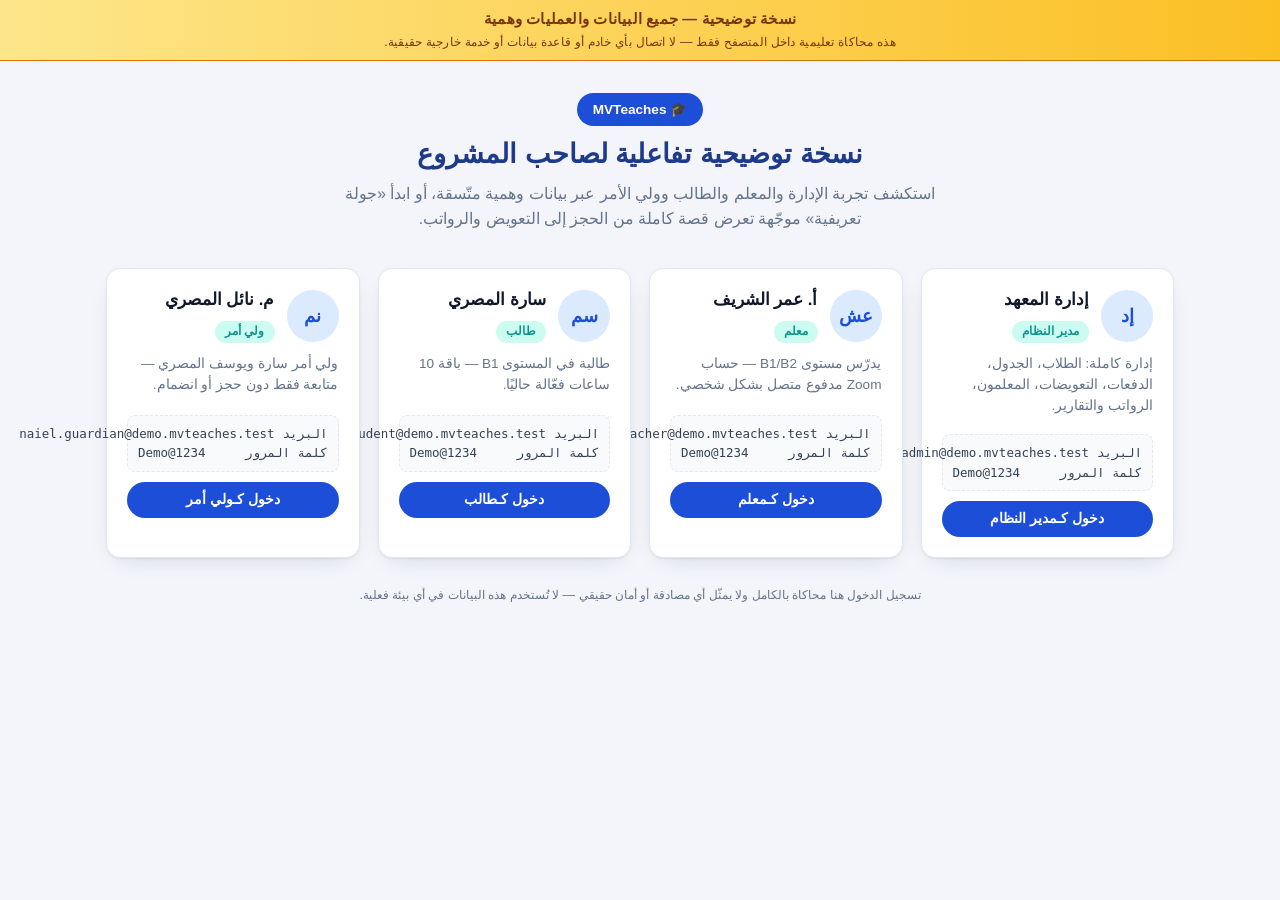
==== commit fbe1d5f4: "docs: replace owner-demo simulator with Claude's implementation Codex had already built and locally " ====
--- a/docs/owner-demo/index.html
+++ b/docs/owner-demo/index.html
@@ -1,1408 +1,1991 @@
 <!doctype html>
 <html lang="ar" dir="rtl">
 <head>
-  <meta charset="utf-8">
-  <meta name="viewport" content="width=device-width, initial-scale=1">
-  <title>MVTeaches - محاكي توضيحي للمالك</title>
-  <style>
-    :root {
-      --ink: #17202a;
-      --muted: #667085;
-      --line: #d9e2ec;
-      --panel: #ffffff;
-      --soft: #f6f8fb;
-      --brand: #146c94;
-      --brand-2: #1b998b;
-      --accent: #f4b942;
-      --danger: #c2413b;
-      --success: #237a57;
-      --warn: #a15c07;
-      --shadow: 0 14px 34px rgba(23, 32, 42, .10);
-      --radius: 8px;
-      color-scheme: light;
-    }
-
-    * { box-sizing: border-box; }
-
-    body {
-      margin: 0;
-      font-family: Tahoma, Arial, sans-serif;
-      background:
-        linear-gradient(180deg, rgba(20,108,148,.08), rgba(27,153,139,.04) 34%, #f7f9fc 100%),
-        #f7f9fc;
-      color: var(--ink);
-      line-height: 1.65;
-      overflow-x: hidden;
-    }
-
-    button, input, select, textarea { font: inherit; }
-
-    button {
-      min-height: 42px;
-      border: 1px solid transparent;
-      border-radius: var(--radius);
-      padding: .55rem .85rem;
-      cursor: pointer;
-      background: var(--brand);
-      color: #fff;
-      font-weight: 700;
-      transition: transform .12s ease, box-shadow .12s ease, background .12s ease;
-    }
-
-    button:hover { transform: translateY(-1px); box-shadow: 0 8px 18px rgba(20, 108, 148, .18); }
-    button:focus-visible, input:focus-visible, select:focus-visible, textarea:focus-visible {
-      outline: 3px solid rgba(244,185,66,.45);
-      outline-offset: 2px;
-    }
-    button:disabled { cursor: not-allowed; opacity: .56; transform: none; box-shadow: none; }
-    .btn-secondary { background: #fff; color: var(--brand); border-color: #b9ccda; }
-    .btn-soft { background: #eef7f6; color: #11695f; border-color: #bfe1dd; }
-    .btn-danger { background: var(--danger); }
-    .btn-warning { background: var(--accent); color: #2d2610; }
-    .btn-ghost { background: transparent; color: var(--brand); border-color: transparent; }
-    .btn-small { min-height: 34px; padding: .35rem .55rem; font-size: .88rem; }
-
-    .demo-ribbon {
-      position: sticky;
-      top: 0;
-      z-index: 50;
-      background: #0f3d56;
-      color: #fff;
-      padding: .7rem 1rem;
-      text-align: center;
-      font-weight: 800;
-      box-shadow: 0 8px 20px rgba(15, 61, 86, .18);
-    }
-
-    .app-shell { min-height: 100vh; }
-
-    .topbar {
-      display: flex;
-      align-items: center;
-      justify-content: space-between;
-      gap: 1rem;
-      padding: 1rem clamp(1rem, 3vw, 2rem);
-      background: rgba(255,255,255,.86);
-      backdrop-filter: blur(10px);
-      border-bottom: 1px solid var(--line);
-    }
-
-    .brand {
-      display: flex;
-      gap: .75rem;
-      align-items: center;
-      min-width: 0;
-    }
-
-    .logo {
-      width: 42px;
-      height: 42px;
-      border-radius: 10px;
-      display: grid;
-      place-items: center;
-      background: linear-gradient(135deg, var(--brand), var(--brand-2));
-      color: #fff;
-      font-weight: 900;
-      flex: 0 0 auto;
-    }
-
-    .brand h1, .brand p { margin: 0; }
-    .brand h1 { font-size: 1.05rem; }
-    .brand p { color: var(--muted); font-size: .86rem; white-space: nowrap; overflow: hidden; text-overflow: ellipsis; }
-
-    .top-actions { display: flex; gap: .5rem; flex-wrap: wrap; justify-content: flex-end; }
-
-    .layout {
-      display: grid;
-      grid-template-columns: 260px minmax(0, 1fr);
-      gap: 1.1rem;
-      padding: 1.1rem clamp(1rem, 3vw, 2rem) 2rem;
-      max-width: 1440px;
-      margin: 0 auto;
-    }
-
-    .sidebar, .panel, .hero, .tour, .modal-card {
-      background: rgba(255,255,255,.95);
-      border: 1px solid var(--line);
-      border-radius: var(--radius);
-      box-shadow: var(--shadow);
-    }
-
-    .sidebar { padding: .85rem; align-self: start; position: sticky; top: 72px; }
-    .nav-title { margin: .35rem .3rem .75rem; color: var(--muted); font-size: .9rem; }
-    .nav-list { display: grid; gap: .35rem; }
-    .nav-button {
-      width: 100%;
-      text-align: right;
-      color: var(--ink);
-      background: transparent;
-      border-color: transparent;
-      box-shadow: none;
-      display: flex;
-      align-items: center;
-      justify-content: space-between;
-      gap: .75rem;
-      font-weight: 700;
-    }
-    .nav-button.active, .nav-button:hover { background: #edf6fa; color: var(--brand); transform: none; box-shadow: none; }
-
-    .content { min-width: 0; display: grid; gap: 1rem; }
-
-    .hero {
-      padding: clamp(1rem, 3vw, 1.5rem);
-      display: grid;
-      grid-template-columns: minmax(0, 1.4fr) minmax(260px, .7fr);
-      gap: 1rem;
-      align-items: center;
-      overflow: hidden;
-    }
-
-    .hero h2, .panel h2, .panel h3, .modal-card h3 { margin: 0 0 .45rem; line-height: 1.35; }
-    .hero p, .panel p { margin: .25rem 0; color: var(--muted); }
-
-    .hero-art {
-      min-height: 170px;
-      border-radius: var(--radius);
-      background:
-        radial-gradient(circle at 78% 20%, rgba(244,185,66,.8), transparent 25%),
-        linear-gradient(135deg, #146c94, #1b998b);
-      color: #fff;
-      padding: 1rem;
-      display: grid;
-      align-content: end;
-      position: relative;
-      overflow: hidden;
-    }
-    .hero-art::before {
-      content: "";
-      position: absolute;
-      inset: 18px;
-      border: 1px solid rgba(255,255,255,.42);
-      border-radius: 10px;
-    }
-    .hero-art strong { position: relative; font-size: 1.55rem; }
-    .hero-art span { position: relative; opacity: .9; }
-
-    .grid { display: grid; gap: 1rem; }
-    .grid-2 { grid-template-columns: repeat(2, minmax(0, 1fr)); }
-    .grid-3 { grid-template-columns: repeat(3, minmax(0, 1fr)); }
-    .grid-4 { grid-template-columns: repeat(4, minmax(0, 1fr)); }
-
-    .panel { padding: 1rem; min-width: 0; }
-    .panel-head {
-      display: flex;
-      justify-content: space-between;
-      align-items: flex-start;
-      gap: 1rem;
-      margin-bottom: .8rem;
-    }
-    .panel-actions { display: flex; gap: .5rem; flex-wrap: wrap; justify-content: flex-end; }
-
-    .metric {
-      padding: .9rem;
-      border: 1px solid var(--line);
-      border-radius: var(--radius);
-      background: #fff;
-      display: grid;
-      gap: .2rem;
-    }
-    .metric b { font-size: 1.45rem; color: var(--brand); }
-    .metric span { color: var(--muted); font-size: .9rem; }
-
-    .badge {
-      display: inline-flex;
-      align-items: center;
-      min-height: 28px;
-      padding: .12rem .55rem;
-      border-radius: 999px;
-      font-size: .82rem;
-      font-weight: 800;
-      border: 1px solid transparent;
-      white-space: nowrap;
-    }
-    .badge.ok { color: var(--success); background: #eaf7f0; border-color: #bfe5cf; }
-    .badge.warn { color: var(--warn); background: #fff5df; border-color: #f3d393; }
-    .badge.bad { color: var(--danger); background: #fff0ee; border-color: #efc1bd; }
-    .badge.info { color: var(--brand); background: #edf6fa; border-color: #bfdae8; }
-    .badge.neutral { color: #475467; background: #f3f4f6; border-color: #d7dbe0; }
-
-    .table-wrap { width: 100%; overflow-x: auto; border: 1px solid var(--line); border-radius: var(--radius); background: #fff; }
-    table { width: 100%; border-collapse: collapse; min-width: 720px; }
-    th, td { padding: .7rem .75rem; border-bottom: 1px solid var(--line); text-align: right; vertical-align: middle; }
-    th { color: #344054; background: #f1f6f8; font-size: .9rem; }
-    tr:last-child td { border-bottom: 0; }
-
-    .mobile-list { display: none; gap: .7rem; }
-    .item-card { border: 1px solid var(--line); border-radius: var(--radius); padding: .85rem; background: #fff; display: grid; gap: .45rem; }
-    .item-card .row { display: flex; justify-content: space-between; gap: .75rem; align-items: center; }
-    .item-card small { color: var(--muted); }
-
-    .form-row { display: grid; grid-template-columns: repeat(2, minmax(0, 1fr)); gap: .75rem; align-items: end; }
-    label { display: grid; gap: .25rem; font-weight: 800; color: #344054; }
-    input, select, textarea {
-      width: 100%;
-      border: 1px solid #c9d6e2;
-      border-radius: var(--radius);
-      min-height: 42px;
-      padding: .5rem .65rem;
-      background: #fff;
-      color: var(--ink);
-    }
-    textarea { min-height: 92px; resize: vertical; }
-
-    .login {
-      max-width: 1180px;
-      margin: 0 auto;
-      padding: clamp(1rem, 3vw, 2rem);
-      display: grid;
-      gap: 1rem;
-    }
-    .role-card {
-      border: 1px solid var(--line);
-      border-radius: var(--radius);
-      padding: 1rem;
-      background: #fff;
-      box-shadow: var(--shadow);
-      display: grid;
-      gap: .65rem;
-      text-align: right;
-    }
-    .role-card h3 { margin: 0; }
-    .credentials {
-      background: #f7fafc;
-      border: 1px dashed #bfd2df;
-      border-radius: var(--radius);
-      padding: .65rem;
-      color: #344054;
-      direction: ltr;
-      text-align: left;
-      font-size: .86rem;
-      overflow-wrap: anywhere;
-    }
-
-    .notice {
-      border: 1px solid #bfe1dd;
-      background: #eef9f7;
-      color: #125d55;
-      border-radius: var(--radius);
-      padding: .85rem;
-      font-weight: 700;
-    }
-    .notice.warn { border-color: #f3d393; background: #fff8e8; color: #764300; }
-    .notice.bad { border-color: #efc1bd; background: #fff3f1; color: #8a2e29; }
-
-    .progress {
-      height: 12px;
-      background: #e7edf3;
-      border-radius: 999px;
-      overflow: hidden;
-    }
-    .progress > span { display: block; height: 100%; background: linear-gradient(90deg, var(--brand-2), var(--brand)); }
-
-    .tour {
-      border-color: #f0cf82;
-      background: #fffaf0;
-      padding: .9rem;
-    }
-    .tour strong { color: #6c4507; }
-    .tour-controls { display: flex; gap: .5rem; flex-wrap: wrap; margin-top: .7rem; }
-
-    .toast-area {
-      position: fixed;
-      z-index: 80;
-      left: 1rem;
-      bottom: 1rem;
-      display: grid;
-      gap: .5rem;
-      width: min(420px, calc(100vw - 2rem));
-    }
-    .toast {
-      border-radius: var(--radius);
-      background: #102f43;
-      color: #fff;
-      box-shadow: var(--shadow);
-      padding: .75rem .9rem;
-      animation: rise .2s ease;
-    }
-    @keyframes rise { from { transform: translateY(8px); opacity: 0; } to { transform: translateY(0); opacity: 1; } }
-
-    dialog {
-      border: 0;
-      padding: 0;
-      background: transparent;
-      width: min(620px, calc(100vw - 2rem));
-    }
-    dialog::backdrop { background: rgba(15, 32, 42, .48); }
-    .modal-card { padding: 1rem; }
-    .modal-actions { display: flex; justify-content: flex-start; gap: .5rem; flex-wrap: wrap; margin-top: 1rem; }
-
-    .empty {
-      border: 1px dashed #c9d6e2;
-      border-radius: var(--radius);
-      padding: 1rem;
-      color: var(--muted);
-      background: #fbfdff;
-    }
-
-    .sr-only {
-      position: absolute;
-      width: 1px;
-      height: 1px;
-      padding: 0;
-      margin: -1px;
-      overflow: hidden;
-      clip: rect(0,0,0,0);
-      white-space: nowrap;
-      border: 0;
-    }
-
-    @media (max-width: 980px) {
-      .layout { grid-template-columns: 1fr; }
-      .sidebar { position: static; }
-      .nav-list { grid-template-columns: repeat(2, minmax(0, 1fr)); }
-      .hero { grid-template-columns: 1fr; }
-      .grid-4, .grid-3 { grid-template-columns: repeat(2, minmax(0, 1fr)); }
-    }
-
-    @media (max-width: 680px) {
-      .topbar { align-items: stretch; flex-direction: column; }
-      .top-actions { justify-content: stretch; }
-      .top-actions button { flex: 1 1 auto; }
-      .nav-list, .grid-2, .grid-3, .grid-4, .form-row { grid-template-columns: 1fr; }
-      .panel-head { flex-direction: column; }
-      .panel-actions { justify-content: stretch; width: 100%; }
-      .panel-actions button { flex: 1 1 auto; }
-      .table-wrap { display: none; }
-      .mobile-list { display: grid; }
-      .hero-art { min-height: 130px; }
-      .demo-ribbon { font-size: .9rem; }
-    }
-  </style>
+<meta charset="UTF-8">
+<meta name="viewport" content="width=device-width, initial-scale=1, maximum-scale=5">
+<title>MVTeaches — نسخة توضيحية للمالك</title>
+<meta name="robots" content="noindex, nofollow">
+<style>
+  :root{
+    --brand:#1d4ed8; --brand-dark:#1e3a8a; --accent:#0d9488;
+    --bg:#f3f5fb; --surface:#ffffff; --surface-2:#f8fafc;
+    --text:#0f172a; --muted:#64748b; --border:#e2e8f0;
+    --success:#15803d; --success-bg:#dcfce7;
+    --warning:#b45309; --warning-bg:#fef3c7;
+    --danger:#b91c1c; --danger-bg:#fee2e2;
+    --info:#1d4ed8; --info-bg:#dbeafe;
+    --neutral-bg:#f1f5f9;
+    --radius:14px; --radius-sm:8px;
+    --shadow:0 1px 2px rgba(15,23,42,.06), 0 8px 24px -14px rgba(15,23,42,.25);
+    --focus:#0d9488;
+  }
+  *{box-sizing:border-box;}
+  html,body{margin:0;padding:0;}
+  body{
+    background:var(--bg); color:var(--text);
+    font-family:"Segoe UI","Tahoma","Geeza Pro","Arial",sans-serif;
+    line-height:1.55; min-height:100vh; overflow-x:hidden;
+  }
+  #app{min-height:100vh; display:flex; flex-direction:column;}
+  button{font-family:inherit;}
+  a{color:var(--brand);}
+  h1,h2,h3,h4{margin:0 0 .4em 0; line-height:1.3;}
+  p{margin:0 0 .6em 0;}
+  :focus-visible{outline:3px solid var(--focus); outline-offset:2px; border-radius:4px;}
+  ::-webkit-scrollbar{height:10px;width:10px;}
+  ::-webkit-scrollbar-thumb{background:#cbd5e1;border-radius:8px;}
+
+  /* ---------- demo banner ---------- */
+  .demo-banner{
+    background:linear-gradient(90deg,#fde68a,#fbbf24);
+    color:#78350f; text-align:center; font-weight:700; font-size:.92rem;
+    padding:8px 12px; letter-spacing:.2px; position:sticky; top:0; z-index:60;
+    border-bottom:1px solid #d97706;
+  }
+  .demo-banner small{display:block; font-weight:500; font-size:.78rem; margin-top:2px;}
+
+  /* ---------- login ---------- */
+  .login-wrap{
+    flex:1; display:flex; flex-direction:column; align-items:center;
+    padding:32px 16px 60px; gap:28px; max-width:1100px; margin:0 auto; width:100%;
+  }
+  .login-hero{text-align:center; max-width:640px;}
+  .login-hero h1{font-size:1.7rem; color:var(--brand-dark);}
+  .login-hero p{color:var(--muted); font-size:.98rem;}
+  .brand-badge{
+    display:inline-flex; align-items:center; gap:8px; background:var(--brand);
+    color:#fff; padding:6px 16px; border-radius:999px; font-weight:700; font-size:.85rem;
+    margin-bottom:10px;
+  }
+  .role-grid{
+    display:grid; grid-template-columns:repeat(auto-fit,minmax(250px,1fr));
+    gap:18px; width:100%;
+  }
+  .role-card{
+    background:var(--surface); border:1px solid var(--border); border-radius:var(--radius);
+    box-shadow:var(--shadow); padding:20px; display:flex; flex-direction:column; gap:10px;
+  }
+  .role-avatar{
+    width:52px; height:52px; border-radius:50%; background:var(--info-bg); color:var(--brand);
+    display:flex; align-items:center; justify-content:center; font-weight:800; font-size:1.15rem;
+    flex-shrink:0;
+  }
+  .role-card h3{font-size:1.05rem;}
+  .role-card .role-tag{
+    display:inline-block; font-size:.72rem; font-weight:700; color:var(--accent);
+    background:#ccfbf1; padding:2px 10px; border-radius:999px; width:fit-content;
+  }
+  .role-card .role-desc{color:var(--muted); font-size:.85rem; min-height:44px;}
+  .cred-box{
+    background:var(--surface-2); border:1px dashed var(--border); border-radius:var(--radius-sm);
+    padding:8px 10px; font-size:.78rem; font-family:"Consolas",monospace; color:#334155;
+  }
+  .cred-box div{display:flex; justify-content:space-between; gap:8px;}
+  .login-note{
+    font-size:.78rem; color:var(--muted); text-align:center; max-width:640px;
+  }
+
+  /* ---------- buttons ---------- */
+  .btn{
+    display:inline-flex; align-items:center; justify-content:center; gap:6px;
+    border-radius:999px; border:1px solid transparent; padding:9px 18px;
+    font-size:.86rem; font-weight:700; cursor:pointer; transition:.15s;
+    white-space:nowrap; line-height:1.2;
+  }
+  .btn:disabled{opacity:.5; cursor:not-allowed;}
+  .btn-primary{background:var(--brand); color:#fff;}
+  .btn-primary:hover:not(:disabled){background:var(--brand-dark);}
+  .btn-accent{background:var(--accent); color:#fff;}
+  .btn-accent:hover:not(:disabled){background:#0b7d72;}
+  .btn-outline{background:#fff; border-color:var(--border); color:var(--text);}
+  .btn-outline:hover:not(:disabled){border-color:var(--brand); color:var(--brand);}
+  .btn-danger{background:#fff; border-color:var(--danger); color:var(--danger);}
+  .btn-danger:hover:not(:disabled){background:var(--danger-bg);}
+  .btn-ghost{background:transparent; color:var(--muted); border-color:transparent; padding:6px 10px;}
+  .btn-ghost:hover:not(:disabled){background:var(--neutral-bg); color:var(--text);}
+  .btn-sm{padding:6px 12px; font-size:.78rem;}
+  .btn-block{width:100%;}
+
+  /* ---------- shell layout ---------- */
+  .topbar{
+    background:var(--surface); border-bottom:1px solid var(--border);
+    display:flex; align-items:center; gap:12px; padding:10px 16px; position:sticky; top:37px; z-index:50;
+    flex-wrap:wrap;
+  }
+  .topbar .brand{display:flex; align-items:center; gap:8px; font-weight:800; color:var(--brand-dark); font-size:1.02rem;}
+  .topbar .spacer{flex:1;}
+  .role-switch{display:flex; gap:4px; background:var(--neutral-bg); padding:4px; border-radius:999px; flex-wrap:wrap;}
+  .role-switch button{
+    border:none; background:transparent; padding:6px 12px; border-radius:999px; font-size:.78rem;
+    font-weight:700; color:var(--muted); cursor:pointer;
+  }
+  .role-switch button.active{background:var(--brand); color:#fff;}
+  .clock-chip{
+    display:flex; align-items:center; gap:8px; background:var(--surface-2); border:1px solid var(--border);
+    border-radius:999px; padding:5px 6px 5px 12px; font-size:.78rem; color:var(--text);
+  }
+  .clock-chip strong{color:var(--brand-dark);}
+  .topbar-actions{display:flex; gap:6px; flex-wrap:wrap;}
+
+  .layout{display:flex; flex:1; min-height:0; align-items:stretch;}
+  .sidebar{
+    width:230px; flex-shrink:0; background:var(--surface); border-left:1px solid var(--border);
+    padding:14px 10px; display:flex; flex-direction:column; gap:4px;
+  }
+  .sidebar button.nav-item{
+    display:flex; align-items:center; gap:10px; width:100%; text-align:right; border:none;
+    background:transparent; padding:10px 12px; border-radius:var(--radius-sm); font-size:.87rem;
+    font-weight:600; color:var(--text); cursor:pointer;
+  }
+  .sidebar button.nav-item:hover{background:var(--neutral-bg);}
+  .sidebar button.nav-item.active{background:var(--info-bg); color:var(--brand-dark);}
+  .content{flex:1; min-width:0; padding:20px; display:flex; flex-direction:column; gap:16px;}
+
+  /* ---------- cards / grid / stats ---------- */
+  .card{background:var(--surface); border:1px solid var(--border); border-radius:var(--radius); box-shadow:var(--shadow); padding:18px;}
+  .card h2{font-size:1.08rem; color:var(--brand-dark);}
+  .card .card-sub{color:var(--muted); font-size:.82rem; margin-top:-6px; margin-bottom:12px;}
+  .grid{display:grid; gap:14px;}
+  .grid-4{grid-template-columns:repeat(4,1fr);}
+  .grid-3{grid-template-columns:repeat(3,1fr);}
+  .grid-2{grid-template-columns:repeat(2,1fr);}
+  @media (max-width:1000px){.grid-4{grid-template-columns:repeat(2,1fr);} .grid-3{grid-template-columns:repeat(2,1fr);}}
+  @media (max-width:620px){.grid-4,.grid-3,.grid-2{grid-template-columns:1fr;}}
+  .stat{background:var(--surface); border:1px solid var(--border); border-radius:var(--radius); padding:16px; box-shadow:var(--shadow);}
+  .stat .stat-label{font-size:.78rem; color:var(--muted); font-weight:700;}
+  .stat .stat-value{font-size:1.5rem; font-weight:800; color:var(--brand-dark); margin-top:4px;}
+  .stat .stat-hint{font-size:.74rem; color:var(--muted); margin-top:4px;}
+  .progress{height:9px; background:var(--neutral-bg); border-radius:999px; overflow:hidden;}
+  .progress > span{display:block; height:100%; background:var(--accent);}
+
+  /* ---------- badges ---------- */
+  .badge{display:inline-flex; align-items:center; gap:4px; font-size:.72rem; font-weight:700; padding:3px 10px; border-radius:999px;}
+  .badge-success{background:var(--success-bg); color:var(--success);}
+  .badge-warning{background:var(--warning-bg); color:var(--warning);}
+  .badge-danger{background:var(--danger-bg); color:var(--danger);}
+  .badge-info{background:var(--info-bg); color:var(--info);}
+  .badge-neutral{background:var(--neutral-bg); color:var(--muted);}
+
+  /* ---------- tables ---------- */
+  .table-wrap{overflow-x:auto; border:1px solid var(--border); border-radius:var(--radius-sm);}
+  table{width:100%; border-collapse:collapse; font-size:.85rem; min-width:560px;}
+  thead th{background:var(--surface-2); text-align:right; padding:10px 12px; font-size:.76rem; color:var(--muted); border-bottom:1px solid var(--border); white-space:nowrap;}
+  tbody td{padding:10px 12px; border-bottom:1px solid var(--border); vertical-align:middle;}
+  tbody tr:last-child td{border-bottom:none;}
+  tbody tr:hover{background:var(--surface-2);}
+
+  /* ---------- forms ---------- */
+  .field{display:flex; flex-direction:column; gap:5px; margin-bottom:12px;}
+  .field label{font-size:.8rem; font-weight:700; color:var(--text);}
+  .field .hint{font-size:.74rem; color:var(--muted);}
+  .field .err{font-size:.74rem; color:var(--danger); font-weight:700;}
+  input[type=text],input[type=number],input[type=date],input[type=time],input[type=email],input[type=password],select,textarea{
+    border:1px solid var(--border); border-radius:var(--radius-sm); padding:9px 10px; font-size:.86rem;
+    background:#fff; color:var(--text); width:100%; font-family:inherit;
+  }
+  textarea{resize:vertical; min-height:70px;}
+  .form-row{display:grid; grid-template-columns:repeat(2,1fr); gap:12px;}
+  @media (max-width:620px){.form-row{grid-template-columns:1fr;}}
+  fieldset{border:1px solid var(--border); border-radius:var(--radius-sm); padding:12px; margin:0 0 12px;}
+  legend{padding:0 6px; font-size:.82rem; font-weight:700; color:var(--brand-dark);}
+  .radio-option{display:flex; align-items:flex-start; gap:8px; padding:8px; border:1px solid var(--border); border-radius:var(--radius-sm); margin-bottom:8px;}
+  .radio-option input{margin-top:4px;}
+  .radio-option:hover{border-color:var(--brand);}
+
+  /* ---------- empty / info blocks ---------- */
+  .empty-state{
+    text-align:center; padding:32px 16px; color:var(--muted); border:1px dashed var(--border);
+    border-radius:var(--radius); background:var(--surface-2);
+  }
+  .empty-state .icon{font-size:1.8rem; display:block; margin-bottom:8px;}
+  .note-box{
+    background:var(--info-bg); border:1px solid #bfdbfe; color:#1e3a8a; border-radius:var(--radius-sm);
+    padding:10px 12px; font-size:.82rem;
+  }
+  .warn-box{
+    background:var(--warning-bg); border:1px solid #fde68a; color:#78350f; border-radius:var(--radius-sm);
+    padding:10px 12px; font-size:.82rem;
+  }
+  .sim-tag{font-size:.68rem; font-weight:800; color:#7c2d12; background:#ffedd5; border-radius:6px; padding:2px 7px;}
+
+  /* ---------- modal ---------- */
+  .modal-overlay{
+    position:fixed; inset:0; background:rgba(15,23,42,.55); display:flex; align-items:center;
+    justify-content:center; padding:16px; z-index:200;
+  }
+  .modal{
+    background:#fff; border-radius:var(--radius); max-width:560px; width:100%; max-height:88vh;
+    overflow-y:auto; box-shadow:0 24px 60px -12px rgba(0,0,0,.4); padding:20px;
+  }
+  .modal-head{display:flex; justify-content:space-between; align-items:flex-start; gap:10px; margin-bottom:10px;}
+  .modal-foot{display:flex; justify-content:flex-end; gap:8px; margin-top:16px; flex-wrap:wrap;}
+
+  /* ---------- toast ---------- */
+  .toast-wrap{position:fixed; bottom:18px; right:18px; left:18px; display:flex; justify-content:center; z-index:300; pointer-events:none;}
+  .toast{
+    pointer-events:auto; max-width:420px; width:100%; background:#0f172a; color:#fff; border-radius:12px;
+    padding:12px 16px; box-shadow:0 12px 30px -10px rgba(0,0,0,.5); display:flex; gap:10px; align-items:flex-start;
+    font-size:.85rem; animation:toastin .18s ease-out;
+  }
+  @keyframes toastin{from{transform:translateY(10px);opacity:0} to{transform:translateY(0);opacity:1}}
+  .toast.success{background:#065f46;} .toast.warn{background:#92400e;} .toast.danger{background:#7f1d1d;} .toast.info{background:#1e3a8a;}
+  .toast button{background:transparent;border:none;color:#fff;opacity:.7;cursor:pointer;font-size:1rem;}
+
+  /* ---------- tour ---------- */
+  .tourbar{
+    position:sticky; bottom:0; z-index:100; background:var(--brand-dark); color:#fff;
+    padding:12px 18px; display:flex; align-items:center; gap:14px; flex-wrap:wrap; box-shadow:0 -8px 20px -12px rgba(0,0,0,.4);
+  }
+  .tourbar .tstep{background:#fff; color:var(--brand-dark); font-weight:800; border-radius:999px; padding:3px 12px; font-size:.78rem;}
+  .tourbar .ttext{flex:1; min-width:220px; font-size:.86rem;}
+  .tour-flash{animation:tourflash 1.4s ease-in-out 2;}
+  @keyframes tourflash{0%,100%{box-shadow:0 0 0 0 rgba(13,148,136,0)} 50%{box-shadow:0 0 0 6px rgba(13,148,136,.45)}}
+
+  .child-switch{display:flex; gap:8px; flex-wrap:wrap; margin-bottom:2px;}
+  .child-switch button{
+    border:1px solid var(--border); background:#fff; border-radius:999px; padding:7px 16px; font-size:.82rem;
+    font-weight:700; cursor:pointer; color:var(--text);
+  }
+  .child-switch button.active{background:var(--brand); border-color:var(--brand); color:#fff;}
+
+  .kv{display:flex; justify-content:space-between; gap:10px; font-size:.85rem; padding:6px 0; border-bottom:1px dashed var(--border);}
+  .kv:last-child{border-bottom:none;}
+  .kv .k{color:var(--muted);}
+  .kv .v{font-weight:700;}
+
+  .meet-tiles{display:grid; grid-template-columns:repeat(3,1fr); gap:8px; margin:12px 0;}
+  .meet-tile{aspect-ratio:1/1; background:linear-gradient(135deg,#1e3a8a,#0d9488); border-radius:10px; display:flex; align-items:center; justify-content:center; color:#fff; font-weight:800; font-size:1.1rem;}
+
+  @media (max-width:900px){
+    .layout{flex-direction:column;}
+    .sidebar{width:100%; flex-direction:row; overflow-x:auto; border-left:none; border-bottom:1px solid var(--border); padding:8px;}
+    .sidebar button.nav-item{white-space:nowrap; width:auto;}
+    .topbar{top:53px;}
+    .content{padding:14px;}
+  }
+</style>
 </head>
 <body>
-  <div class="demo-ribbon">نسخة توضيحية — جميع البيانات والعمليات وهمية</div>
-  <div id="app" class="app-shell" aria-live="polite"></div>
-  <div id="toasts" class="toast-area" aria-live="assertive"></div>
-  <dialog id="demoDialog"></dialog>
-
-  <script>
-    (() => {
-      'use strict';
-
-      const STORAGE_KEY = 'mvteaches-owner-demo-v1';
-      let storageAvailable = true;
-      let memoryState = null;
-      let state = loadState();
-
-      const roles = {
-        admin: 'System Admin / Admin',
-        teacher: 'Teacher',
-        student: 'Student',
-        guardian: 'Guardian'
-      };
-
-      const nav = {
-        admin: [
-          ['overview', 'لوحة التحكم'],
-          ['people', 'الطلاب والأهالي'],
-          ['sessions', 'الحصص والحجوزات'],
-          ['compensation', 'طلبات التعويض'],
-          ['teachers', 'المعلمون والفيديو'],
-          ['finance', 'المدفوعات والتقارير'],
-          ['payroll', 'رواتب المعلمين'],
-          ['jobs', 'الوظائف والتكاملات']
-        ],
-        teacher: [
-          ['teacherHome', 'حصصي'],
-          ['teacherVideo', 'مزود الفيديو'],
-          ['teacherPayroll', 'سجل الراتب'],
-          ['teacherIsolation', 'عزل البيانات']
-        ],
-        student: [
-          ['studentHome', 'ملخصي'],
-          ['studentBook', 'حجز حصة'],
-          ['studentSessions', 'حصصي والحضور'],
-          ['studentComp', 'التعويضات'],
-          ['studentCertificate', 'الشهادة والتنبيهات']
-        ],
-        guardian: [
-          ['guardianHome', 'الأبناء'],
-          ['guardianActivity', 'النشاط والحضور'],
-          ['guardianFinance', 'الباقات والتنبيهات']
-        ]
-      };
-
-      const tourSteps = [
-        ['admin', 'overview', 'الأدمن يراجع حالة النظام والمقاييس الأساسية.', null],
-        ['student', 'studentBook', 'الطالب يحجز حصة B1 بنفسه من الحصص المطابقة لمستواه.', () => bookSession('S-101', true)],
-        ['student', 'studentSessions', 'الطالب يضغط Join فتُسجل الحضور وتُستهلك ساعة واحدة فقط.', () => { makeJoinable('S-101'); joinSession('S-101', true); }],
-        ['admin', 'jobs', 'تشغيل إغلاق الحصص المنتهية يسجل الغياب المحجوز سابقًا ويستهلك ساعة.', () => finalizeNoShows(true)],
-        ['student', 'studentComp', 'الطالب يرى الغياب ويقدم طلب تعويض مرتبطًا بالحصة الفائتة.', () => requestCompensation('S-099', true)],
-        ['admin', 'compensation', 'الأدمن يوافق ويختار حصة B1 مستقبلية محددة كبديل.', () => approveFirstPending(true)],
-        ['student', 'studentSessions', 'الطالب ينضم للحصة البديلة مجانًا مرة واحدة دون إعادة الرصيد.', () => joinReplacementForTour()],
-        ['teacher', 'teacherPayroll', 'المعلم يرى حصصه وسجل الراتب الخاص به فقط.', null],
-        ['guardian', 'guardianActivity', 'ولي الأمر يراجع نشاط الابنة دون القدرة على دخول الاجتماع أو التصرف بدلًا عنها.', null]
-      ];
-
-      function buildSeed() {
-        const now = Date.now();
-        const iso = minutes => new Date(now + minutes * 60000).toISOString();
-        return {
-          version: 1,
-          currentUserId: null,
-          activeSection: 'overview',
-          tour: { active: false, index: 0 },
-          meetingLog: [],
-          users: [
-            { id: 'u-admin', role: 'admin', name: 'مها العلي', email: 'admin.demo@mvteaches.local', password: 'OwnerDemo!2026' },
-            { id: 'u-teacher', role: 'teacher', name: 'نور الحسن', email: 'teacher.demo@mvteaches.local', password: 'TeacherDemo!2026', teacherId: 'T-1' },
-            { id: 'u-student', role: 'student', name: 'ليان أحمد الخطيب', email: 'student.demo@mvteaches.local', password: 'StudentDemo!2026', studentId: 'ST-1' },
-            { id: 'u-guardian', role: 'guardian', name: 'سارة الخطيب', email: 'guardian.demo@mvteaches.local', password: 'GuardianDemo!2026', guardianId: 'G-1' }
-          ],
-          guardians: [
-            { id: 'G-1', name: 'سارة الخطيب', children: ['ST-1'] }
-          ],
-          students: [
-            { id: 'ST-1', name: 'ليان أحمد الخطيب', guardianId: 'G-1', level: 'B1', course: 'اللغة الإنجليزية', certificateRequiredHours: 30 }
-          ],
-          teachers: [
-            { id: 'T-1', name: 'نور الحسن', provider: 'Zoom مدفوع', providerKind: 'paidZoom', ready: true, defaultProvider: 'Zoom', capability: 'حصص كاملة المدة', currency: 'JOD' },
-            { id: 'T-2', name: 'رامي ناصر', provider: 'Zoom Basic', providerKind: 'zoomBasic', ready: true, defaultProvider: 'Zoom', capability: 'حد أقصى 40 دقيقة', currency: 'JOD' },
-            { id: 'T-3', name: 'هالة مراد', provider: 'Google Meet مجاني', providerKind: 'googleFree', ready: true, defaultProvider: 'Google Meet', capability: '1:1 حتى 24 ساعة، جماعي حتى 60 دقيقة', currency: 'JOD' },
-            { id: 'T-4', name: 'سامر قنديل', provider: 'غير متصل', providerKind: 'none', ready: false, defaultProvider: null, capability: 'غير جاهز للحصص الأونلاين', currency: 'JOD' }
-          ],
-          sessions: [
-            { id: 'S-099', title: 'حصة محجوزة سابقًا لم يتم حضورها', level: 'B1', teacherId: 'T-1', start: iso(-95), duration: 60, capacity: 4, status: 'scheduled', meetingStatus: 'not_created', kind: 'group' },
-            { id: 'S-101', title: 'B1 محادثة عملية', level: 'B1', teacherId: 'T-1', start: iso(15), duration: 60, capacity: 4, status: 'scheduled', meetingStatus: 'not_created', kind: 'group' },
-            { id: 'S-102', title: 'B1 مراجعة فردية', level: 'B1', teacherId: 'T-3', start: iso(120), duration: 60, capacity: 1, status: 'scheduled', meetingStatus: 'not_created', kind: 'oneToOne' },
-            { id: 'S-103', title: 'B1 بديل مناسب للتعويض', level: 'B1', teacherId: 'T-3', start: iso(1440), duration: 60, capacity: 4, status: 'scheduled', meetingStatus: 'not_created', kind: 'group' },
-            { id: 'S-104', title: 'B1 حصة طويلة على Zoom Basic', level: 'B1', teacherId: 'T-2', start: iso(1560), duration: 60, capacity: 4, status: 'scheduled', meetingStatus: 'not_created', kind: 'group' },
-            { id: 'S-105', title: 'A2 خارج مستوى الطالب', level: 'A2', teacherId: 'T-1', start: iso(180), duration: 60, capacity: 4, status: 'scheduled', meetingStatus: 'not_created', kind: 'group' },
-            { id: 'S-106', title: 'B1 مكتملة السعة', level: 'B1', teacherId: 'T-1', start: iso(240), duration: 60, capacity: 1, status: 'scheduled', meetingStatus: 'not_created', kind: 'oneToOne' }
-          ],
-          bookings: [
-            { id: 'B-099', studentId: 'ST-1', sessionId: 'S-099', status: 'active', replacementFor: null, bookedBy: 'student', createdAt: iso(-1600) },
-            { id: 'B-FULL', studentId: 'ST-OTHER', sessionId: 'S-106', status: 'active', replacementFor: null, bookedBy: 'student', createdAt: iso(-40) }
-          ],
-          attendance: [],
-          compensationRequests: [],
-          packages: [
-            { id: 'PKG-1', studentId: 'ST-1', label: 'باقة 10 ساعات - B1', purchasedHours: 10, createdAt: iso(-2200), status: 'active', paymentId: 'PAY-1' }
-          ],
-          ledger: [
-            { id: 'L-1', studentId: 'ST-1', type: 'purchase', packageId: 'PKG-1', hours: 10, sessionId: null, note: 'شراء باقة 10 ساعات', at: iso(-2200) }
-          ],
-          payments: [
-            { id: 'PAY-1', studentId: 'ST-1', amount: 90, currency: 'JOD', method: 'تحويل بنكي / CliQ محاكى', provider: 'مزود الدفع قيد الاختيار', status: 'confirmed', at: iso(-2200) }
-          ],
-          payroll: [
-            { id: 'PR-1', teacherId: 'T-1', sessionId: 'S-001', amount: 7.5, currency: 'JOD', status: 'مدفوع', note: 'سطر سابق وهمي مدفوع' },
-            { id: 'PR-2', teacherId: 'T-3', sessionId: 'S-010', amount: 6.0, currency: 'JOD', status: 'بانتظار الاعتماد', note: 'سطر سابق وهمي قيد المراجعة' }
-          ],
-          notifications: [
-            { id: 'N-1', userId: 'u-student', text: 'تم تأكيد باقة 10 ساعات. هذه رسالة توضيحية محلية.', channel: 'داخل المحاكي', status: 'shown', at: iso(-2195) },
-            { id: 'N-2', userId: 'u-guardian', text: 'تم ربط ليان بحساب ولي الأمر. هذه رسالة توضيحية محلية.', channel: 'داخل المحاكي', status: 'shown', at: iso(-2190) }
-          ]
-        };
+<div id="app" role="application" aria-label="MVTeaches — نسخة توضيحية للمالك"></div>
+
+<script>
+(function(){
+"use strict";
+
+/* ======================================================================
+   0. CONSTANTS
+   ====================================================================== */
+var STORAGE_KEY = "mvteaches_owner_demo_v1";
+var STUDENT_ID = "S1";
+var TEACHER_ID = "T1";
+var GUARDIAN_ID = "G1";
+var JOIN_WINDOW_MIN = 10;      // can join a session up to 10 minutes before it starts
+var BOOKING_LEAD_MIN = 60;     // must book a session at least 60 minutes before it starts
+var CANCEL_CUTOFF_MIN = 120;   // cannot self-cancel within 2 hours of the session
+
+var memoryOnly = false; // true if localStorage is unavailable — state simply won't survive a refresh
+
+/* ======================================================================
+   1. SEED DATA  (all names, numbers, emails and dates below are fictional)
+   ====================================================================== */
+function buildSeed(){
+  return {
+    meta:{ version:1 },
+    clock:"2026-09-01T08:00:00",
+    settings:{
+      certificateRequiredHours:30,
+      pricePerHourJOD:12,
+      paymentProviderLabel:"مزود الدفع قيد الاختيار"
+    },
+    levels:[
+      {id:"A1", name:"A1 — مبتدئ"},
+      {id:"A2", name:"A2 — ابتدائي"},
+      {id:"B1", name:"B1 — متوسط"},
+      {id:"B2", name:"B2 — فوق المتوسط"}
+    ],
+    teachers:[
+      {id:"T1", name:"أ. عمر الشريف", levelIds:["B1","B2"],
+        provider:{type:"zoom_paid", status:"Connected", accountLabel:"omar.sharif.teach@example-demo.test"},
+        rate:{amount:8, currency:"JOD"}},
+      {id:"T2", name:"أ. ليلى حمدان", levelIds:["A1","A2","B1"],
+        provider:{type:"zoom_basic", status:"Connected", accountLabel:"laila.h.demo@example-demo.test"},
+        rate:{amount:6, currency:"JOD"}},
+      {id:"T3", name:"أ. كريم الدروبي", levelIds:["B1","B2"],
+        provider:{type:"google_meet", status:"Connected", accountLabel:"kareem.drobi.demo@example-demo.test"},
+        rate:{amount:10, currency:"USD"}},
+      {id:"T4", name:"أ. سامر يوسف", levelIds:["A1","A2"],
+        provider:{type:"none", status:"Disconnected", accountLabel:null},
+        rate:{amount:6, currency:"JOD"}}
+    ],
+    guardians:[
+      {id:"G1", name:"م. نائل المصري", phone:"+962 7 9012 0001", childIds:["S1","S2"]},
+      {id:"G2", name:"أ. هبة قاسم", phone:"+962 7 9012 0002", childIds:["S3","S4"]}
+    ],
+    students:[
+      {id:"S1", name:"سارة المصري", levelId:"B1", guardianId:"G1", phone:"+962 7 9012 3456", totalAttendedHours:3},
+      {id:"S2", name:"يوسف المصري", levelId:"A2", guardianId:"G1", phone:"+962 7 9012 3457", totalAttendedHours:0},
+      {id:"S3", name:"ريم قاسم", levelId:"B1", guardianId:"G2", phone:"+962 7 9012 3458", totalAttendedHours:2},
+      {id:"S4", name:"لمى عودة", levelId:"B1", guardianId:"G2", phone:"+962 7 9012 3459", totalAttendedHours:0}
+    ],
+    packages:[
+      {id:"P-1001", studentId:"S1", totalHours:10, remainingHours:7, price:120, currency:"JOD", purchasedAtISO:"2026-08-01T10:00:00", status:"Active"},
+      {id:"P-3001", studentId:"S3", totalHours:10, remainingHours:8, price:120, currency:"JOD", purchasedAtISO:"2026-08-05T10:00:00", status:"Active"},
+      {id:"P-4001", studentId:"S4", totalHours:10, remainingHours:10, price:120, currency:"JOD", purchasedAtISO:"2026-08-10T10:00:00", status:"Active"}
+    ],
+    sessions:[
+      {id:"SES-101", levelId:"B1", teacherId:"T1", startISO:"2026-08-18T17:00:00", durationMinutes:60, capacity:6},
+      {id:"SES-102", levelId:"B1", teacherId:"T1", startISO:"2026-08-20T17:00:00", durationMinutes:60, capacity:6},
+      {id:"SES-103", levelId:"B1", teacherId:"T2", startISO:"2026-08-25T17:00:00", durationMinutes:40, capacity:6},
+      {id:"SES-104", levelId:"B1", teacherId:"T3", startISO:"2026-08-27T18:00:00", durationMinutes:60, capacity:5},
+      {id:"SES-201", levelId:"B1", teacherId:"T1", startISO:"2026-09-02T17:00:00", durationMinutes:60, capacity:6},
+      {id:"SES-202", levelId:"B1", teacherId:"T2", startISO:"2026-09-04T17:00:00", durationMinutes:40, capacity:6},
+      {id:"SES-203", levelId:"B1", teacherId:"T1", startISO:"2026-09-09T17:00:00", durationMinutes:60, capacity:6},
+      {id:"SES-204", levelId:"B1", teacherId:"T3", startISO:"2026-09-09T18:00:00", durationMinutes:60, capacity:4},
+      {id:"SES-205", levelId:"A2", teacherId:"T4", startISO:"2026-09-03T16:00:00", durationMinutes:45, capacity:6},
+      {id:"SES-206", levelId:"B1", teacherId:"T2", startISO:"2026-09-05T17:00:00", durationMinutes:40, capacity:2},
+      {id:"SES-207", levelId:"B1", teacherId:"T1", startISO:"2026-09-11T17:00:00", durationMinutes:60, capacity:6}
+    ],
+    bookings:[
+      {id:"B-101", studentId:"S1", sessionId:"SES-101", status:"Attended", packageId:"P-1001", createdAtISO:"2026-08-15T09:00:00", attendedAtISO:"2026-08-18T17:05:00", isReplacement:false, compensationRequestId:null},
+      {id:"B-102", studentId:"S1", sessionId:"SES-102", status:"Attended", packageId:"P-1001", createdAtISO:"2026-08-15T09:00:00", attendedAtISO:"2026-08-20T17:03:00", isReplacement:false, compensationRequestId:null},
+      {id:"B-103", studentId:"S1", sessionId:"SES-103", status:"Attended", packageId:"P-1001", createdAtISO:"2026-08-20T09:00:00", attendedAtISO:"2026-08-25T17:02:00", isReplacement:false, compensationRequestId:null},
+      {id:"B-104", studentId:"S3", sessionId:"SES-104", status:"Attended", packageId:"P-3001", createdAtISO:"2026-08-20T09:00:00", attendedAtISO:"2026-08-27T18:04:00", isReplacement:false, compensationRequestId:null},
+      {id:"B-104b", studentId:"S3", sessionId:"SES-101", status:"Attended", packageId:"P-3001", createdAtISO:"2026-08-10T09:00:00", attendedAtISO:"2026-08-18T17:02:00", isReplacement:false, compensationRequestId:null},
+      {id:"B-206a", studentId:"S3", sessionId:"SES-206", status:"Booked", packageId:"P-3001", createdAtISO:"2026-08-28T09:00:00", attendedAtISO:null, isReplacement:false, compensationRequestId:null},
+      {id:"B-206b", studentId:"S4", sessionId:"SES-206", status:"Booked", packageId:"P-4001", createdAtISO:"2026-08-28T09:10:00", attendedAtISO:null, isReplacement:false, compensationRequestId:null},
+      {id:"B-204a", studentId:"S3", sessionId:"SES-204", status:"Booked", packageId:"P-3001", createdAtISO:"2026-08-29T09:00:00", attendedAtISO:null, isReplacement:false, compensationRequestId:null},
+      {id:"B-204b", studentId:"S4", sessionId:"SES-204", status:"Booked", packageId:"P-4001", createdAtISO:"2026-08-29T09:10:00", attendedAtISO:null, isReplacement:false, compensationRequestId:null}
+    ],
+    compensationRequests:[],
+    notifications:[],
+    whatsappOutbox:[],
+    auditLog:[
+      {id:"AUD-0", text:"تم تجهيز البيانات التجريبية الأولية.", atISO:"2026-08-01T08:00:00"}
+    ],
+    ui:{
+      role:null,
+      adminTab:"overview", teacherTab:"overview", studentTab:"overview", guardianTab:"overview",
+      guardianChildId:"S1"
+    }
+  };
+}
+
+var DEMO_ACCOUNTS = [
+  {role:"admin", title:"مدير النظام", name:"إدارة المعهد", initials:"إد",
+    email:"admin@demo.mvteaches.test", password:"Demo@1234",
+    desc:"إدارة كاملة: الطلاب، الجدول، الدفعات، التعويضات، المعلمون، الرواتب والتقارير."},
+  {role:"teacher", title:"معلم", name:"أ. عمر الشريف", initials:"عش",
+    email:"omar.teacher@demo.mvteaches.test", password:"Demo@1234",
+    desc:"يدرّس مستوى B1/B2 — حساب Zoom مدفوع متصل بشكل شخصي."},
+  {role:"student", title:"طالب", name:"سارة المصري", initials:"سم",
+    email:"sara.student@demo.mvteaches.test", password:"Demo@1234",
+    desc:"طالبة في المستوى B1 — باقة 10 ساعات فعّالة حاليًا."},
+  {role:"guardian", title:"ولي أمر", name:"م. نائل المصري", initials:"نم",
+    email:"naiel.guardian@demo.mvteaches.test", password:"Demo@1234",
+    desc:"ولي أمر سارة ويوسف المصري — متابعة فقط دون حجز أو انضمام."}
+];
+
+var ROLE_LABELS = {admin:"مدير النظام", teacher:"معلم", student:"طالب", guardian:"ولي أمر"};
+
+var ADMIN_NAV = [
+  {key:"overview", label:"نظرة عامة", icon:"📊"},
+  {key:"people", label:"الطلاب وأولياء الأمور", icon:"👪"},
+  {key:"levels", label:"المستويات", icon:"🏷️"},
+  {key:"packages", label:"الباقات والمدفوعات", icon:"💳"},
+  {key:"schedule", label:"الجدول والحصص", icon:"📅"},
+  {key:"bookings", label:"الحجوزات والحضور", icon:"✅"},
+  {key:"compensation", label:"طلبات التعويض", icon:"🔁"},
+  {key:"teachers", label:"المعلمون وجاهزية الفيديو", icon:"🎥"},
+  {key:"certificates", label:"الشهادات", icon:"🎓"},
+  {key:"payroll", label:"رواتب المعلمين", icon:"🧾"},
+  {key:"reports", label:"التقارير المالية", icon:"📈"},
+  {key:"ops", label:"المهام والإعدادات", icon:"⚙️"}
+];
+var TEACHER_NAV = [
+  {key:"overview", label:"لوحتي", icon:"📊"},
+  {key:"sessions", label:"حصصي", icon:"📅"},
+  {key:"roster", label:"طلابي", icon:"👥"},
+  {key:"connections", label:"الربط والفيديو", icon:"🎥"},
+  {key:"payroll", label:"رواتبي", icon:"🧾"}
+];
+var STUDENT_NAV = [
+  {key:"overview", label:"لوحتي", icon:"📊"},
+  {key:"available", label:"الحصص المتاحة", icon:"📅"},
+  {key:"upcoming", label:"حصصي القادمة", icon:"🗓️"},
+  {key:"history", label:"سجل الحضور والغياب", icon:"✅"},
+  {key:"certificate", label:"شهادتي", icon:"🎓"},
+  {key:"packages", label:"باقاتي", icon:"💳"},
+  {key:"notifications", label:"الإشعارات", icon:"🔔"}
+];
+var GUARDIAN_NAV = [
+  {key:"overview", label:"نظرة عامة", icon:"📊"},
+  {key:"history", label:"الحجوزات والحضور", icon:"✅"},
+  {key:"packages", label:"الباقات والمدفوعات", icon:"💳"},
+  {key:"certificate", label:"الشهادة", icon:"🎓"},
+  {key:"notifications", label:"الإشعارات", icon:"🔔"}
+];
+
+var PROVIDER_META = {
+  zoom_paid:{label:"Zoom (حساب مدفوع)", cap:"بدون حد زمني فعلي على الحصص"},
+  zoom_basic:{label:"Zoom Basic (مجاني)", cap:"حتى 40 دقيقة للاجتماع الواحد"},
+  google_meet:{label:"Google Meet (حساب مجاني)", cap:"فردي حتى 24 ساعة — جماعي حتى 60 دقيقة"},
+  none:{label:"غير متصل", cap:"—"}
+};
+
+var TOUR_STEPS = [
+  {title:"الإدارة تستعرض النظام", role:"admin", tab:"overview",
+   text:"نبدأ من لوحة الإدارة: عدد الطلاب، الباقات الفعّالة، الحصص القادمة، وطلبات التعويض المعلّقة — كل الأرقام محسوبة من نفس البيانات التي سنشاهدها في بقية الجولة."},
+  {title:"الطالبة سارة تحجز حصة B1", role:"student", tab:"available",
+   text:"اضغطي «حجز» بجانب حصة الأحد 2 سبتمبر مع أ. عمر الشريف. الحجز يحترم المستوى والسعة والساعات المتبقية في الباقة."},
+  {title:"الانضمام وخصم ساعة واحدة", role:"student", tab:"upcoming",
+   prepare:function(){ ensureBooking("SES-201"); clockAdvanceTo(addMinutes(getSession("SES-201").startISO, 2)); },
+   text:"اضغطي «انضمام» على حصة 2 سبتمبر. تُخصم ساعة واحدة بالضبط من الباقة — وإن ضغطتِ الزر مرة أخرى فلن تُخصم أي ساعة إضافية."},
+  {title:"غياب عن حصة محجوزة", role:"student", tab:"history",
+   prepare:function(){ ensureBooking("SES-202"); clockAdvanceTo(addMinutes(getSession("SES-202").startISO, getSession("SES-202").durationMinutes+1)); },
+   text:"حصة 4 سبتمبر انتهت دون انضمام سارة، فسُجّلت تلقائيًا «غياب» وخُصمت ساعتها — الغياب عن حصة محجوزة يُحتسب مثل الحضور تمامًا."},
+  {title:"تقديم طلب تعويض", role:"student", tab:"history",
+   text:"اضغطي «تقديم طلب تعويض» بجانب الحصة الفائتة، ثم أرسلي الطلب (يمكن إضافة سبب اختياري)."},
+  {title:"الإدارة توافق وتحدد حصة بديلة", role:"admin", tab:"compensation",
+   prepare:function(){ ensureCompensationRequest(); },
+   text:"اضغطي «موافقة» على طلب سارة، ثم اختاري حصة B1 مستقبلية متاحة (مثل 9 سبتمبر) كحصة بديلة، وأكدي الاختيار."},
+  {title:"الانضمام للحصة البديلة دون خصم إضافي", role:"student", tab:"upcoming",
+   prepare:function(){ ensureCompensationApproved(); var r=findApprovedReq(); if(r){ clockAdvanceTo(addMinutes(getSession(r.replacementSessionId).startISO,2)); } },
+   text:"اضغطي «انضمام» على الحصة المُعلَّمة «تعويض». لاحظي أن الساعات المتبقية في الباقة لم تتغيّر — الحصة التعويضية لا تُخصم من الرصيد."},
+  {title:"المعلم يراجع الحصة وسجل الأجور", role:"teacher", tab:"payroll",
+   text:"من حساب أ. عمر الشريف: سجل الأجور يعكس تلقائيًا كل حصة مكتملة قام بتدريسها، بعملتها الصحيحة."},
+  {title:"ولي الأمر يراجع نشاط ابنته", role:"guardian", tab:"overview",
+   prepare:function(){ state.ui.guardianChildId = "S1"; },
+   text:"من حساب م. نائل المصري: يمكن متابعة تقدّم سارة وسجل حضورها وحالة التعويض، دون أي إمكانية للحجز أو الانضمام نيابة عنها."}
+];
+
+/* ======================================================================
+   2. UTILITIES
+   ====================================================================== */
+function pad(n){ return (n<10?"0":"")+n; }
+function parseLocal(iso){ return new Date(iso); }
+function toLocalISO(d){
+  return d.getFullYear()+"-"+pad(d.getMonth()+1)+"-"+pad(d.getDate())+"T"+pad(d.getHours())+":"+pad(d.getMinutes())+":"+pad(d.getSeconds());
+}
+function addMinutes(iso, mins){
+  var d = parseLocal(iso);
+  d.setMinutes(d.getMinutes()+mins);
+  return toLocalISO(d);
+}
+var AR_MONTHS = ["يناير","فبراير","مارس","أبريل","مايو","يونيو","يوليو","أغسطس","سبتمبر","أكتوبر","نوفمبر","ديسمبر"];
+var AR_DAYS = ["الأحد","الاثنين","الثلاثاء","الأربعاء","الخميس","الجمعة","السبت"];
+function fmtDate(iso){
+  var d = parseLocal(iso);
+  return AR_DAYS[d.getDay()]+"، "+d.getDate()+" "+AR_MONTHS[d.getMonth()]+" "+d.getFullYear();
+}
+function fmtTime(iso){
+  var d = parseLocal(iso);
+  var h = d.getHours(); var m = d.getMinutes();
+  var ampm = h>=12 ? "م" : "ص";
+  var h12 = h%12; if(h12===0) h12=12;
+  return h12+":"+pad(m)+" "+ampm;
+}
+function fmtDateTime(iso){ return fmtDate(iso)+" — "+fmtTime(iso); }
+function fmtShortDate(iso){
+  var d = parseLocal(iso);
+  return d.getDate()+" "+AR_MONTHS[d.getMonth()];
+}
+function fmtCurrency(amount, currency){
+  var n = Math.round(amount*100)/100;
+  var label = currency==="JOD" ? "د.أ" : (currency==="USD" ? "$" : currency);
+  return n+" "+label;
+}
+function esc(s){
+  return String(s==null?"":s).replace(/[&<>"']/g, function(c){
+    return {"&":"&amp;","<":"&lt;",">":"&gt;","\"":"&quot;","'":"&#39;"}[c];
+  });
+}
+var uidSeq = 1000;
+function uid(prefix){ uidSeq++; return prefix+"-"+uidSeq; }
+
+/* ======================================================================
+   3. STATE — load / persist
+   ====================================================================== */
+var state = null;
+function loadState(){
+  try{
+    var raw = window.localStorage.getItem(STORAGE_KEY);
+    if(raw){
+      var parsed = JSON.parse(raw);
+      if(parsed && parsed.meta && parsed.meta.version===1) return parsed;
+    }
+  }catch(e){
+    memoryOnly = true;
+  }
+  return buildSeed();
+}
+function persist(){
+  try{
+    window.localStorage.setItem(STORAGE_KEY, JSON.stringify(state));
+  }catch(e){
+    memoryOnly = true;
+  }
+}
+state = loadState();
+
+/* ======================================================================
+   4. RUNTIME (not persisted): toast / modal / tour
+   ====================================================================== */
+var runtime = {
+  toast:null,
+  modal:null,
+  tour:{ active:false, step:0 },
+  flashTarget:null
+};
+var toastSeq = 0;
+function setToast(message, type){
+  toastSeq++;
+  var id = toastSeq;
+  runtime.toast = {id:id, message:message, type:type||"info"};
+  window.setTimeout(function(){
+    if(runtime.toast && runtime.toast.id===id){ runtime.toast=null; render(); }
+  }, 3600);
+}
+function setModal(obj){ runtime.modal = obj; }
+function closeModalAction(){ runtime.modal = null; render(); }
+
+/* ======================================================================
+   5. LOOKUPS & DERIVED HELPERS
+   ====================================================================== */
+function byId(arr,id){ for(var i=0;i<arr.length;i++){ if(arr[i].id===id) return arr[i]; } return null; }
+function getLevel(id){ return byId(state.levels,id); }
+function getTeacher(id){ return byId(state.teachers,id); }
+function getStudent(id){ return byId(state.students,id); }
+function getGuardian(id){ return byId(state.guardians,id); }
+function getPackage(id){ return byId(state.packages,id); }
+function getSession(id){ return byId(state.sessions,id); }
+function getBooking(id){ return byId(state.bookings,id); }
+function getCompReq(id){ return byId(state.compensationRequests,id); }
+function levelName(id){ var l=getLevel(id); return l?l.name:id; }
+function teacherName(id){ var t=getTeacher(id); return t?t.name:id; }
+function studentName(id){ var s=getStudent(id); return s?s.name:id; }
+
+function sessionEndISO(s){ return addMinutes(s.startISO, s.durationMinutes); }
+function now(){ return parseLocal(state.clock); }
+function isFutureSession(s){ return parseLocal(s.startISO) > now(); }
+function occupiedCount(sessionId){
+  var n=0;
+  for(var i=0;i<state.bookings.length;i++){
+    var b=state.bookings[i];
+    if(b.sessionId===sessionId && (b.status==="Booked"||b.status==="Attended"||b.status==="NoShow")) n++;
+  }
+  return n;
+}
+function seatsAvailable(sessionId){
+  var s=getSession(sessionId); if(!s) return 0;
+  return Math.max(0, s.capacity - occupiedCount(sessionId));
+}
+function studentBookingForSession(studentId,sessionId){
+  for(var i=0;i<state.bookings.length;i++){
+    var b=state.bookings[i];
+    if(b.studentId===studentId && b.sessionId===sessionId && b.status!=="Cancelled") return b;
+  }
+  return null;
+}
+function bookingsForStudent(studentId){
+  return state.bookings.filter(function(b){ return b.studentId===studentId; });
+}
+function sessionsForTeacher(teacherId){
+  return state.sessions.filter(function(s){ return s.teacherId===teacherId; });
+}
+function getActivePackage(studentId){
+  var list = state.packages.filter(function(p){ return p.studentId===studentId && p.remainingHours>0; });
+  list.sort(function(a,b){ return parseLocal(a.purchasedAtISO)-parseLocal(b.purchasedAtISO); });
+  return list[0]||null;
+}
+function packagesForStudent(studentId){
+  var list = state.packages.filter(function(p){ return p.studentId===studentId; });
+  list.sort(function(a,b){ return parseLocal(b.purchasedAtISO)-parseLocal(a.purchasedAtISO); });
+  return list;
+}
+function providerMeta(type){ return PROVIDER_META[type]||PROVIDER_META.none; }
+function isTeacherReady(teacherId){
+  var t=getTeacher(teacherId);
+  return !!(t && t.provider.status==="Connected" && t.provider.type!=="none");
+}
+function maxDurationForTeacher(t, capacity){
+  if(t.provider.type==="zoom_basic") return 40;
+  if(t.provider.type==="google_meet") return capacity>1 ? 60 : 1440;
+  if(t.provider.type==="zoom_paid") return 120;
+  return 0;
+}
+function pushNotification(obj){
+  obj.id = uid("N");
+  obj.createdAtISO = state.clock;
+  obj.read = false;
+  state.notifications.push(obj);
+}
+function pushAudit(text){
+  state.auditLog.unshift({id:uid("AUD"), text:text, atISO:state.clock});
+}
+function notificationsForStudent(sid){
+  return state.notifications.filter(function(n){ return n.audience==="student" && n.studentId===sid; })
+    .sort(function(a,b){ return parseLocal(b.createdAtISO)-parseLocal(a.createdAtISO); });
+}
+function derivePayroll(){
+  var rows = [];
+  state.bookings.forEach(function(b){
+    if(b.status!=="Attended") return;
+    var s = getSession(b.sessionId); if(!s) return;
+    var t = getTeacher(s.teacherId); if(!t) return;
+    var already = rows.find(function(r){ return r.sessionId===s.id && r.teacherId===t.id && r.studentId===b.studentId; });
+    if(already) return;
+    var hours = 1; // one package/attendance "hour" per attended session, matching the package-hour unit
+    var amount = Math.round(hours*t.rate.amount*100)/100;
+    rows.push({ teacherId:t.id, sessionId:s.id, studentId:b.studentId, date:s.startISO, hours:hours, rate:t.rate.amount, currency:t.rate.currency, amount:amount });
+  });
+  return rows;
+}
+
+/* ======================================================================
+   6. BUSINESS RULES / ACTIONS
+   ====================================================================== */
+function settleNoShows(){
+  var changed = false;
+  state.bookings.forEach(function(b){
+    if(b.status==="Booked"){
+      var s = getSession(b.sessionId);
+      if(s && now() >= parseLocal(sessionEndISO(s))){
+        b.status="NoShow";
+        if(b.packageId){
+          var pkg = getPackage(b.packageId);
+          if(pkg) pkg.remainingHours = Math.max(0, pkg.remainingHours-1);
+        }
+        pushNotification({audience:"student", studentId:b.studentId, kind:"noshow",
+          text:"تم تسجيل غيابك عن حصة "+levelName(s.levelId)+" بتاريخ "+fmtDateTime(s.startISO)+"، وخُصمت الساعة تلقائيًا رغم عدم الحضور."});
+        changed = true;
       }
-
-      function loadState() {
-        try {
-          const raw = localStorage.getItem(STORAGE_KEY);
-          if (raw) return JSON.parse(raw);
-        } catch {
-          storageAvailable = false;
-        }
-        return buildSeed();
-      }
-
-      function saveState() {
-        memoryState = state;
-        try {
-          if (storageAvailable) localStorage.setItem(STORAGE_KEY, JSON.stringify(state));
-        } catch {
-          storageAvailable = false;
-        }
-      }
-
-      function resetDemo() {
-        state = buildSeed();
-        try { localStorage.removeItem(STORAGE_KEY); } catch { storageAvailable = false; }
-        saveState();
-        toast('تمت إعادة ضبط البيانات التجريبية إلى البداية.');
-        render();
-      }
-
-      function currentUser() {
-        return state.users.find(u => u.id === state.currentUserId) || null;
-      }
-
-      function setUser(userId) {
-        const user = state.users.find(u => u.id === userId);
-        state.currentUserId = userId;
-        state.activeSection = nav[user.role][0][0];
-        saveState();
-        render();
-      }
-
-      function setSection(section) {
-        state.activeSection = section;
-        saveState();
-        render();
-      }
-
-      function h(value) {
-        return String(value ?? '').replace(/[&<>"']/g, ch => ({ '&': '&amp;', '<': '&lt;', '>': '&gt;', '"': '&quot;', "'": '&#39;' }[ch]));
-      }
-
-      function fmtDate(iso) {
-        return new Intl.DateTimeFormat('ar-JO', { dateStyle: 'medium', timeStyle: 'short' }).format(new Date(iso));
-      }
-
-      function fmtMoney(amount, currency = 'JOD') {
-        return new Intl.NumberFormat('ar-JO', { style: 'currency', currency, maximumFractionDigits: 2 }).format(amount);
-      }
-
-      function durationHours(session) {
-        return session.duration / 60;
-      }
-
-      function teacher(id) { return state.teachers.find(t => t.id === id); }
-      function student(id = 'ST-1') { return state.students.find(s => s.id === id); }
-      function sessionById(id) { return state.sessions.find(s => s.id === id); }
-      function userByRole(role) { return state.users.find(u => u.role === role); }
-
-      function activeBookings(sessionId) {
-        return state.bookings.filter(b => b.sessionId === sessionId && b.status === 'active');
-      }
-
-      function seatsTaken(sessionId) {
-        return activeBookings(sessionId).length;
-      }
-
-      function studentBookings(studentId = 'ST-1') {
-        return state.bookings.filter(b => b.studentId === studentId && b.status === 'active');
-      }
-
-      function attendanceFor(sessionId, studentId = 'ST-1') {
-        return state.attendance.find(a => a.sessionId === sessionId && a.studentId === studentId);
-      }
-
-      function ledgerBalance(studentId = 'ST-1') {
-        return state.ledger.filter(l => l.studentId === studentId).reduce((sum, l) => sum + l.hours, 0);
-      }
-
-      function consumedHours(studentId = 'ST-1') {
-        return -state.ledger.filter(l => l.studentId === studentId && l.type === 'consumption').reduce((sum, l) => sum + l.hours, 0);
-      }
-
-      function committedFutureHours(studentId = 'ST-1') {
-        const now = Date.now();
-        return studentBookings(studentId).reduce((sum, b) => {
-          const s = sessionById(b.sessionId);
-          if (!s || b.replacementFor || attendanceFor(s.id, studentId)) return sum;
-          if (new Date(s.start).getTime() > now) return sum + durationHours(s);
-          return sum;
-        }, 0);
-      }
-
-      function packageAvailableForBooking(studentId = 'ST-1') {
-        return Math.max(0, ledgerBalance(studentId) - committedFutureHours(studentId));
-      }
-
-      function canProviderHost(s) {
-        const t = teacher(s.teacherId);
-        if (!t || !t.ready) return { ok: false, message: 'المعلم غير جاهز للحصص الأونلاين.' };
-        if (t.providerKind === 'zoomBasic' && s.duration > 40) {
-          return { ok: false, message: 'Zoom Basic محدود بـ 40 دقيقة. لا يوجد التفاف باجتماعات متتالية.' };
-        }
-        if (t.providerKind === 'googleFree' && s.capacity > 1 && s.duration > 60) {
-          return { ok: false, message: 'Google Meet المجاني للحصص الجماعية حتى 60 دقيقة.' };
-        }
-        return { ok: true, message: 'جاهز' };
-      }
-
-      function provisionMeeting(s, mode) {
-        const provider = canProviderHost(s);
-        if (!provider.ok) return provider;
-        s.meetingStatus = 'ready';
-        state.meetingLog.unshift({
-          id: 'ML-' + Date.now(),
-          sessionId: s.id,
-          mode,
-          text: mode === 'teacher' ? 'محاكاة بدء حصة من حساب المعلم المتصل' : 'محاكاة وصول مشارك بعد Join مصرح',
-          at: new Date().toISOString()
-        });
-        return { ok: true, message: 'تم إنشاء/تجهيز الاجتماع محليًا كمحاكاة.' };
-      }
-
-      function bookSession(sessionId, quiet = false) {
-        const st = student();
-        const s = sessionById(sessionId);
-        if (!s) return toast('الحصة غير موجودة.');
-        if (s.level !== st.level) return toast('لا يمكن حجز حصة من مستوى مختلف.');
-        if (new Date(s.start).getTime() <= Date.now()) return toast('لا يمكن حجز حصة بدأت أو انتهت.');
-        if (seatsTaken(s.id) >= s.capacity) return toast('لا توجد مقاعد متاحة.');
-        if (studentBookings(st.id).some(b => b.sessionId === s.id)) return toast('هذه الحصة محجوزة مسبقًا.');
-        if (packageAvailableForBooking(st.id) < durationHours(s)) return toast('الحجز يتجاوز الساعات المتاحة بعد احتساب الحجوزات المستقبلية.');
-        state.bookings.push({ id: 'B-' + Date.now(), studentId: st.id, sessionId: s.id, status: 'active', replacementFor: null, bookedBy: 'student', createdAt: new Date().toISOString() });
-        saveState();
-        if (!quiet) toast('تم حجز الحصة. ظهرت فورًا في بوابة الطالب وولي الأمر والمعلم.');
-        render();
-      }
-
-      function cancelBooking(sessionId) {
-        const b = studentBookings().find(x => x.sessionId === sessionId);
-        const s = sessionById(sessionId);
-        if (!b || !s) return toast('لا يوجد حجز فعال لهذه الحصة.');
-        if (new Date(s.start).getTime() <= Date.now()) return toast('لا يمكن إلغاء حصة بدأت أو انتهت في هذا المحاكي.');
-        b.status = 'cancelled';
-        b.cancelledAt = new Date().toISOString();
-        saveState();
-        toast('تم إلغاء الحجز المستقبلي دون خصم.');
-        render();
-      }
-
-      function joinSession(sessionId, quiet = false) {
-        const st = student();
-        const s = sessionById(sessionId);
-        const b = studentBookings(st.id).find(x => x.sessionId === sessionId);
-        if (!s || !b) return toast('لا يمكن الدخول: الطالب غير مسجل في هذه الحصة.');
-        const existing = attendanceFor(sessionId, st.id);
-        if (existing?.present) {
-          if (!quiet) toast('Join مكرر: الحضور مسجل سابقًا ولا يوجد خصم ثان.');
-          openMeetingModal('Join مكرر', 'تم إثبات idempotency: لا خصم إضافي ولا رابط مضيف.');
-          return;
-        }
-        if (existing && !existing.present) return toast('هذه الحصة أغلقت كغياب. استخدم طلب التعويض.');
-        const now = Date.now();
-        const start = new Date(s.start).getTime();
-        const end = start + s.duration * 60000;
-        if (now < start) return toast('لم يحن وقت Join بعد. يمكن استخدام زر محاكاة وصول الموعد للحصة البديلة.');
-        if (now > end) return toast('انتهت نافذة الحضور. شغّل إغلاق الحصص المنتهية لتسجيل الغياب.');
-
-        state.attendance.push({ id: 'A-' + Date.now(), studentId: st.id, sessionId: s.id, present: true, replacementFor: b.replacementFor, at: new Date().toISOString() });
-        if (!b.replacementFor) {
-          state.ledger.push({ id: 'L-' + Date.now(), studentId: st.id, type: 'consumption', packageId: 'PKG-1', hours: -durationHours(s), sessionId: s.id, note: 'حضور Join - خصم ساعة واحدة', at: new Date().toISOString() });
-        }
-        addPayrollForSession(s, b.replacementFor ? 'حصة بديلة مجانية للطالب' : 'حضور طالب');
-        const provision = provisionMeeting(s, 'student');
-        saveState();
-        if (!quiet) toast(b.replacementFor ? 'تم دخول الحصة البديلة مجانًا دون خصم جديد.' : 'تم تسجيل الحضور واستهلاك ساعة واحدة.');
-        openMeetingModal('محاكاة Join للطالب', provision.ok
-          ? 'تم منح الطالب وصول مشارك فقط بعد فحوص الهوية والحجز والتوقيت والرصيد. لا يتم عرض رابط حقيقي.'
-          : 'تم تسجيل الحضور محليًا، لكن تجهيز الاجتماع فشل في المحاكاة: ' + provision.message);
-        render();
-      }
-
-      function makeJoinable(sessionId) {
-        const s = sessionById(sessionId);
-        if (!s) return;
-        const now = Date.now();
-        s.start = new Date(now - 5 * 60000).toISOString();
-        saveState();
-        toast('تمت محاكاة وصول موعد الحصة. يمكن الضغط على Join الآن.');
-        render();
-      }
-
-      function finalizeNoShows(quiet = false) {
-        let count = 0;
-        const now = Date.now();
-        for (const b of state.bookings.filter(x => x.status === 'active')) {
-          const s = sessionById(b.sessionId);
-          if (!s || attendanceFor(s.id, b.studentId)) continue;
-          const end = new Date(s.start).getTime() + s.duration * 60000;
-          if (end <= now) {
-            state.attendance.push({ id: 'A-' + Date.now() + '-' + count, studentId: b.studentId, sessionId: s.id, present: false, replacementFor: b.replacementFor, at: new Date().toISOString() });
-            if (!b.replacementFor) {
-              state.ledger.push({ id: 'L-' + Date.now() + '-' + count, studentId: b.studentId, type: 'consumption', packageId: 'PKG-1', hours: -durationHours(s), sessionId: s.id, note: 'غياب No-show محجوز ذاتيًا - خصم ساعة', at: new Date().toISOString() });
-            }
-            s.status = 'completed';
-            state.notifications.unshift({ id: 'N-' + Date.now(), userId: 'u-student', text: 'تم تسجيل غياب عن حصة محجوزة ذاتيًا. يمكن تقديم طلب تعويض.', channel: 'داخل المحاكي', status: 'shown', at: new Date().toISOString() });
-            count++;
-          }
-        }
-        saveState();
-        if (!quiet) toast(count ? `تم إغلاق ${count} حصة منتهية وتسجيل الغياب.` : 'لا توجد حصص منتهية تحتاج إغلاقًا.');
-        render();
-      }
-
-      function requestCompensation(sessionId, quiet = false) {
-        const st = student();
-        const att = attendanceFor(sessionId, st.id);
-        if (!att || att.present) return toast('لا يمكن طلب التعويض إلا عن غياب مسجل.');
-        if (state.compensationRequests.some(r => r.studentId === st.id && r.originalSessionId === sessionId && r.status !== 'rejected')) {
-          return toast('يوجد طلب مفتوح أو موافق عليه لهذه الحصة.');
-        }
-        state.compensationRequests.push({
-          id: 'CR-' + Date.now(),
-          studentId: st.id,
-          originalSessionId: sessionId,
-          reason: document.querySelector('[data-comp-reason]')?.value || 'سبب توضيحي اختياري داخل المحاكي',
-          status: 'pending',
-          replacementSessionId: null,
-          requestedAt: new Date().toISOString()
-        });
-        saveState();
-        if (!quiet) toast('تم تقديم طلب التعويض. ظهر فورًا في قائمة الأدمن.');
-        render();
-      }
-
-      function approveRequest(requestId, sessionId) {
-        const req = state.compensationRequests.find(r => r.id === requestId);
-        const repl = sessionById(sessionId);
-        const st = student(req?.studentId);
-        if (!req || !repl || !st) return toast('الطلب أو الحصة البديلة غير موجودين.');
-        if (req.status !== 'pending') return toast('هذا الطلب ليس بانتظار المراجعة.');
-        if (repl.level !== st.level) return toast('الحصة البديلة يجب أن تكون من نفس المستوى.');
-        if (new Date(repl.start).getTime() <= Date.now()) return toast('الحصة البديلة يجب أن تكون مستقبلية عند الموافقة.');
-        if (seatsTaken(repl.id) >= repl.capacity) return toast('الحصة البديلة ممتلئة.');
-        req.status = 'approved';
-        req.replacementSessionId = repl.id;
-        req.resolvedAt = new Date().toISOString();
-        state.bookings.push({ id: 'B-R-' + Date.now(), studentId: st.id, sessionId: repl.id, status: 'active', replacementFor: req.originalSessionId, bookedBy: 'admin', createdAt: new Date().toISOString() });
-        state.notifications.unshift({ id: 'N-' + Date.now(), userId: 'u-student', text: 'تمت الموافقة على حصة بديلة محددة. إشعار واتساب كان سيُضاف للطابور فقط بعد الموافقة - محاكاة ولم يُرسل شيء.', channel: 'WhatsApp محاكى', status: 'queued-simulated', at: new Date().toISOString() });
-        state.notifications.unshift({ id: 'N-G-' + Date.now(), userId: 'u-guardian', text: 'تمت الموافقة على حصة بديلة لليان. إشعار محاكى فقط.', channel: 'WhatsApp محاكى', status: 'queued-simulated', at: new Date().toISOString() });
-        saveState();
-        toast('تمت الموافقة وربط التعويض بحصة محددة. لا توجد محفظة رصيد.');
-        render();
-      }
-
-      function approveFirstPending(quiet = false) {
-        const req = state.compensationRequests.find(r => r.status === 'pending');
-        if (!req) return toast('لا يوجد طلب تعويض بانتظار الموافقة.');
-        approveRequest(req.id, 'S-103');
-        if (quiet) return;
-      }
-
-      function rejectRequest(requestId) {
-        const req = state.compensationRequests.find(r => r.id === requestId);
-        if (!req || req.status !== 'pending') return toast('لا يوجد طلب بانتظار الرفض.');
-        req.status = 'rejected';
-        req.rejectionReason = 'قرار توضيحي من الأدمن داخل المحاكي';
-        req.resolvedAt = new Date().toISOString();
-        saveState();
-        toast('تم رفض الطلب محليًا. لا يتم إنشاء إشعار واتساب عند الرفض.');
-        render();
-      }
-
-      function joinReplacementForTour() {
-        const req = state.compensationRequests.find(r => r.status === 'approved' && r.replacementSessionId);
-        if (!req) return toast('لا توجد حصة بديلة موافق عليها بعد.');
-        makeJoinable(req.replacementSessionId);
-        joinSession(req.replacementSessionId, true);
-      }
-
-      function addPackage() {
-        const id = 'PKG-' + (state.packages.length + 1);
-        const payId = 'PAY-' + (state.payments.length + 1);
-        state.packages.push({ id, studentId: 'ST-1', label: 'باقة جديدة 10 ساعات - B1', purchasedHours: 10, createdAt: new Date().toISOString(), status: 'active', paymentId: payId });
-        state.payments.push({ id: payId, studentId: 'ST-1', amount: 90, currency: 'JOD', method: 'تأكيد دفع محاكى', provider: 'مزود الدفع قيد الاختيار', status: 'confirmed', at: new Date().toISOString() });
-        state.ledger.push({ id: 'L-' + Date.now(), studentId: 'ST-1', type: 'purchase', packageId: id, hours: 10, sessionId: null, note: 'شراء باقة جديدة - دورة حجز جديدة وليست تسجيلًا دائمًا', at: new Date().toISOString() });
-        saveState();
-        toast('تمت إضافة باقة جديدة مستقلة من 10 ساعات. لا يوجد تسجيل دائم في جدول متكرر.');
-        render();
-      }
-
-      function addPayrollForSession(s, note) {
-        if (state.payroll.some(p => p.sessionId === s.id)) return;
-        state.payroll.push({ id: 'PR-' + Date.now(), teacherId: s.teacherId, sessionId: s.id, amount: durationHours(s) * 7.5, currency: 'JOD', status: 'بانتظار الاعتماد', note });
-      }
-
-      function simulateTeacherConnect(teacherId, providerKind) {
-        const t = teacher(teacherId);
-        if (!t) return;
-        const map = {
-          paidZoom: ['Zoom مدفوع', 'Zoom', 'حصص كاملة المدة'],
-          zoomBasic: ['Zoom Basic', 'Zoom', 'حد أقصى 40 دقيقة'],
-          googleFree: ['Google Meet مجاني', 'Google Meet', '1:1 حتى 24 ساعة، جماعي حتى 60 دقيقة']
-        };
-        const chosen = map[providerKind];
-        t.providerKind = providerKind;
-        t.provider = chosen[0];
-        t.defaultProvider = chosen[1];
-        t.capability = chosen[2];
-        t.ready = true;
-        saveState();
-        toast('تم تحديث اتصال الفيديو محليًا كمحاكاة فقط.');
-        render();
-      }
-
-      function startTeacherSession(sessionId) {
-        const u = currentUser();
-        const s = sessionById(sessionId);
-        if (!u?.teacherId || !s || s.teacherId !== u.teacherId) return toast('المعلم يرى حصصه فقط.');
-        const provision = provisionMeeting(s, 'teacher');
-        saveState();
-        if (!provision.ok) return toast(provision.message);
-        openMeetingModal('بدء الحصة - محاكاة', 'المعلم يحصل على إجراء Start session محلي فقط. لا يوجد رابط Zoom/Google حقيقي ولا start_url أو token.');
-        render();
-      }
-
-      function toast(message) {
-        const area = document.getElementById('toasts');
-        const el = document.createElement('div');
-        el.className = 'toast';
-        el.textContent = message;
-        area.appendChild(el);
-        setTimeout(() => el.remove(), 4200);
-      }
-
-      function openMeetingModal(title, text) {
-        const dlg = document.getElementById('demoDialog');
-        dlg.innerHTML = `
-          <div class="modal-card">
-            <h3>${h(title)}</h3>
-            <p>${h(text)}</p>
-            <div class="notice warn">محاكاة فقط: لا يتم فتح Zoom أو Google Meet ولا يتم عرض أسرار أو روابط حقيقية.</div>
-            <div class="modal-actions"><button type="button" data-close-dialog>إغلاق</button></div>
-          </div>`;
-        dlg.querySelector('[data-close-dialog]').addEventListener('click', () => dlg.close());
-        dlg.showModal();
-      }
-
-      function startTour() {
-        state.tour = { active: true, index: 0 };
-        state.currentUserId = userByRole('admin').id;
-        state.activeSection = 'overview';
-        saveState();
-        render();
-      }
-
-      function tourNext(runAction = false) {
-        const step = tourSteps[state.tour.index];
-        if (runAction && step[3]) step[3]();
-        state.tour.index = Math.min(tourSteps.length - 1, state.tour.index + 1);
-        const next = tourSteps[state.tour.index];
-        const user = userByRole(next[0]);
-        state.currentUserId = user.id;
-        state.activeSection = next[1];
-        saveState();
-        render();
-      }
-
-      function exitTour() {
-        state.tour.active = false;
-        saveState();
-        render();
-      }
-
-      function render() {
-        const app = document.getElementById('app');
-        const user = currentUser();
-        app.innerHTML = user ? renderShell(user) : renderLogin();
-        bindActions();
-      }
-
-      function renderLogin() {
-        return `
-          <main class="login">
-            <section class="hero">
-              <div>
-                <span class="badge info">محاكي مالك مستقل يعمل عبر file://</span>
-                <h2>استكشاف MVP مكتمل ببيانات عربية وهمية ومتزامنة بين الأدوار</h2>
-                <p>هذا الملف ليس واجهة إنتاجية ولا يستخدم قاعدة بيانات أو شبكة أو تكاملات خارجية. المصادقة هنا توضيحية فقط وليست حماية حقيقية.</p>
-                <div class="panel-actions" style="margin-top:1rem">
-                  <button type="button" data-start-tour>بدء الجولة التعريفية</button>
-                  <button type="button" class="btn-secondary" data-reset>إعادة ضبط البيانات التجريبية</button>
-                </div>
-              </div>
-              <div class="hero-art" aria-hidden="true"><strong>MVTeaches</strong><span>Owner MVP Simulator</span></div>
-            </section>
-            <section class="grid grid-4">
-              ${state.users.map(u => `
-                <article class="role-card">
-                  <span class="badge ${u.role === 'admin' ? 'info' : u.role === 'teacher' ? 'ok' : u.role === 'student' ? 'warn' : 'neutral'}">${h(roles[u.role])}</span>
-                  <h3>${h(u.name)}</h3>
-                  <p>${personaHint(u.role)}</p>
-                  <div class="credentials"><strong>Email:</strong> ${h(u.email)}<br><strong>Password:</strong> ${h(u.password)}</div>
-                  <button type="button" data-login="${h(u.id)}">الدخول كـ ${h(roleArabic(u.role))}</button>
-                </article>
-              `).join('')}
-            </section>
-            <div class="notice">كل الأسماء والعلاقات والمدفوعات والاجتماعات والرواتب داخل هذا الملف وهمية ومحلية.</div>
-          </main>`;
-      }
-
-      function renderShell(user) {
-        const items = nav[user.role];
-        return `
-          <header class="topbar">
-            <div class="brand">
-              <div class="logo">MV</div>
-              <div>
-                <h1>MVTeaches - ${h(roleArabic(user.role))}</h1>
-                <p>${h(user.name)} · مصادقة محاكاة · ${storageAvailable ? 'حفظ محلي مفعل' : 'حفظ مؤقت بالذاكرة'}</p>
-              </div>
-            </div>
-            <div class="top-actions">
-              <button type="button" class="btn-soft" data-start-tour>جولة تعريفية</button>
-              <button type="button" class="btn-secondary" data-switch>تبديل المستخدم</button>
-              <button type="button" class="btn-warning" data-reset>إعادة ضبط البيانات التجريبية</button>
-            </div>
-          </header>
-          <div class="layout">
-            <aside class="sidebar">
-              <div class="nav-title">التنقل</div>
-              <nav class="nav-list" aria-label="تنقل ${h(roleArabic(user.role))}">
-                ${items.map(([key, label]) => `<button type="button" class="nav-button ${state.activeSection === key ? 'active' : ''}" data-section="${h(key)}"><span>${h(label)}</span><span aria-hidden="true">›</span></button>`).join('')}
-              </nav>
-            </aside>
-            <main class="content">
-              ${state.tour.active ? renderTour() : ''}
-              ${renderSection(user)}
-            </main>
-          </div>`;
-      }
-
-      function renderTour() {
-        const [role, section, text, action] = tourSteps[state.tour.index];
-        return `<section class="tour">
-          <strong>الجولة التعريفية ${state.tour.index + 1} / ${tourSteps.length}</strong>
-          <p>${h(text)}</p>
-          <div class="tour-controls">
-            ${action ? '<button type="button" data-tour-action>تنفيذ هذه الخطوة</button>' : ''}
-            <button type="button" class="btn-secondary" data-tour-next>التالي</button>
-            <button type="button" class="btn-ghost" data-exit-tour>الخروج والاستكشاف بحرية</button>
-          </div>
-        </section>`;
-      }
-
-      function renderSection(user) {
-        if (user.role === 'admin') return renderAdmin();
-        if (user.role === 'teacher') return renderTeacher();
-        if (user.role === 'student') return renderStudent();
-        return renderGuardian();
-      }
-
-      function renderAdmin() {
-        switch (state.activeSection) {
-          case 'people': return renderAdminPeople();
-          case 'sessions': return renderAdminSessions();
-          case 'compensation': return renderAdminCompensation();
-          case 'teachers': return renderAdminTeachers();
-          case 'finance': return renderAdminFinance();
-          case 'payroll': return renderAdminPayroll();
-          case 'jobs': return renderAdminJobs();
-          default: return renderAdminOverview();
-        }
-      }
-
-      function renderAdminOverview() {
-        const pending = state.compensationRequests.filter(r => r.status === 'pending').length;
-        return `
-          <section class="hero">
-            <div>
-              <span class="badge info">لوحة مالك توضيحية</span>
-              <h2>قصة MVP المتكاملة: حجز ذاتي، حضور، غياب، تعويض، فيديو، رواتب وتقارير</h2>
-              <p>كل إجراء هنا يحدّث الحالة المشتركة فورًا بين الطالب وولي الأمر والمعلم والأدمن.</p>
-            </div>
-            <div class="hero-art"><strong>${remainingText()}</strong><span>رصيد ليان الحالي</span></div>
-          </section>
-          <section class="grid grid-4">
-            ${metric('طلاب', state.students.length, 'علاقات ولي أمر واضحة')}
-            ${metric('حصص B1 متاحة', availableSessions().length, 'مفلترة حسب المستوى والسعة')}
-            ${metric('طلبات تعويض معلقة', pending, 'تحتاج قرار أدمن')}
-            ${metric('إيراد مؤكد', fmtMoney(state.payments.reduce((s,p) => s + (p.status === 'confirmed' ? p.amount : 0), 0)), 'مزود الدفع قيد الاختيار')}
-          </section>
-          <section class="panel">
-            <div class="panel-head"><div><h2>قرارات المالك الممثلة</h2><p>مختصر تنفيذي لما يثبته المحاكي.</p></div></div>
-            <div class="grid grid-3">
-              ${decision('الحجز الذاتي', 'الطالب يحجز فقط حصص B1 المستقبلية التي تسمح بها السعة والباقة.')}
-              ${decision('Join يخصم مرة', 'الحضور يستهلك ساعة واحدة فقط، والضغط المتكرر لا يكرر الخصم.')}
-              ${decision('No-show يستهلك', 'الحصة التي اختارها الطالب ثم غاب عنها تُغلق كغياب وتستهلك ساعة.')}
-              ${decision('تعويض بلا محفظة', 'التعويض يربط حصة بديلة محددة ولا يعيد الرصيد الأصلي.')}
-              ${decision('فيديو محايد المزود', 'كل معلم يستخدم حسابه، ولا يوجد رابط يدوي أو رخصة مركزية.')}
-              ${decision('تكاملات غير حية', 'WhatsApp والدفع وZoom/Google الحي كلها موسومة كمحاكاة أو قيد التحقق.')}
-            </div>
-          </section>`;
-      }
-
-      function renderAdminPeople() {
-        const st = student();
-        const g = state.guardians.find(x => x.id === st.guardianId);
-        return panel('الطلاب والأهالي والمستويات', 'العلاقات متسقة بين كل الأدوار.', `
-          <div class="grid grid-2">
-            ${infoCard('الطالبة', `${st.name}<br>المستوى الحالي: <strong>${st.level}</strong><br>ولي الأمر: ${g.name}`)}
-            ${infoCard('الباقة', `المشتريات: ${totalPurchased()} ساعة<br>المستهلك: ${consumedHours()} ساعة<br>المتبقي: <strong>${ledgerBalance()} ساعة</strong>`)}
-          </div>
-          ${renderLedgerTable()}
-        `);
-      }
-
-      function renderAdminSessions() {
-        return panel('الحصص والحجوزات والسعة', 'الحجز والغياب والحضور تظهر هنا وتنعكس في بوابات الطالب وولي الأمر والمعلم.', `
-          <div class="panel-actions">
-            <button type="button" data-finalize>تشغيل إغلاق الحصص المنتهية - محاكاة</button>
-          </div>
-          ${sessionsTable(state.sessions)}
-        `);
-      }
-
-      function renderAdminCompensation() {
-        const rows = state.compensationRequests;
-        return panel('قائمة طلبات التعويض', 'الموافقة تختار حصة B1 مستقبلية محددة. لا توجد محفظة رصيد أو تحويل حر.', rows.length ? `
-          <div class="table-wrap"><table><thead><tr><th>الطلب</th><th>الطالب</th><th>الحصة الأصلية</th><th>السبب</th><th>الحالة</th><th>حصة بديلة</th><th>إجراء</th></tr></thead><tbody>
-          ${rows.map(r => {
-            const st = student(r.studentId), original = sessionById(r.originalSessionId);
-            return `<tr>
-              <td>${h(r.id)}</td><td>${h(st.name)}</td><td>${h(original.title)}<br><small>${fmtDate(original.start)}</small></td>
-              <td>${h(r.reason)}</td><td>${statusBadge(r.status)}</td>
-              <td>${r.replacementSessionId ? h(sessionById(r.replacementSessionId).title) : '<span class="badge neutral">لم تحدد</span>'}</td>
-              <td>${r.status === 'pending' ? replacementSelect(r) : '<span class="badge neutral">مغلق</span>'}</td>
-            </tr>`;
-          }).join('')}
-          </tbody></table></div>
-          <div class="mobile-list">${rows.map(r => itemCard(r.id, `${statusBadge(r.status)}<br>${replacementSelect(r)}`)).join('')}</div>
-        ` : `<div class="empty">لا توجد طلبات تعويض حاليًا. شغّل إغلاق الغياب ثم قدّم طلبًا من بوابة الطالب.</div>`);
-      }
-
-      function renderAdminTeachers() {
-        return panel('المعلمون وجاهزية مزود الفيديو', 'المركز لا يشتري ولا يدير رخص المعلمين. كل اتصال هنا محاكاة محلية.', `
-          <div class="grid grid-2">
-            ${state.teachers.map(t => `<article class="item-card">
-              <div class="row"><strong>${h(t.name)}</strong>${t.ready ? '<span class="badge ok">جاهز</span>' : '<span class="badge bad">غير جاهز للحصص الأونلاين</span>'}</div>
-              <small>${h(t.provider)} · ${h(t.capability)}</small>
-              <div class="panel-actions">
-                <button type="button" class="btn-small btn-soft" data-connect-provider="${t.id}:googleFree">ربط Google مجاني - محاكاة</button>
-                <button type="button" class="btn-small btn-secondary" data-connect-provider="${t.id}:zoomBasic">Zoom Basic</button>
-                <button type="button" class="btn-small btn-secondary" data-connect-provider="${t.id}:paidZoom">Zoom مدفوع</button>
-              </div>
-            </article>`).join('')}
-          </div>
-          <div class="notice warn">لا يوجد إدخال يدوي لرابط Zoom/Google. المنصة كانت ستنشئ الاجتماع عبر OAuth داخل حساب المعلم.</div>
-        `);
-      }
-
-      function renderAdminFinance() {
-        return panel('المدفوعات والتقرير المالي الأساسي', 'الدفع هنا محاكاة فقط. مزود الدفع قيد الاختيار ولا يوجد MEPS/Tap/PayPal حي.', `
-          <div class="grid grid-3">
-            ${metric('إيراد مؤكد', fmtMoney(state.payments.filter(p => p.status === 'confirmed').reduce((s,p) => s + p.amount, 0)), 'لا جمع عبر عملات متعددة في الإنتاج')}
-            ${metric('ساعات مشتراة', totalPurchased(), 'من باقات مستقلة')}
-            ${metric('ساعات متبقية', ledgerBalance(), 'بعد الحضور والغياب')}
-          </div>
-          <div class="panel-actions"><button type="button" data-add-package>شراء باقة تجريبية جديدة 10 ساعات</button></div>
-          ${paymentsTable()}
-        `);
-      }
-
-      function renderAdminPayroll() {
-        return panel('رواتب المعلمين وسجل الدفع', 'الأجر المعروض توضيحي ويعزل كل معلم عن غيره.', payrollTable(state.payroll));
-      }
-
-      function renderAdminJobs() {
-        return panel('الوظائف الخلفية وجاهزية التكاملات', 'كل التكاملات الخارجية موسومة بصدق: لا شيء يرسل أو يتصل بالشبكة.', `
-          <div class="grid grid-2">
-            ${job('session-finalization', 'كل 5 دقائق في الإنتاج', 'متاح في المحاكي عبر زر إغلاق الحصص المنتهية')}
-            ${job('schedule-generation', 'ليليًا في الإنتاج', 'الحصص الوهمية مولدة مسبقًا هنا')}
-            ${job('WhatsApp', 'محجوب على Meta verification', 'إشعار التعويض يُضاف كطابور محاكى فقط')}
-            ${job('Zoom/Google live', 'ينتظر تطبيقات OAuth وحسابات حقيقية', 'الكود موجود، التحقق الحي خارجي')}
-            ${job('Payment provider', 'مزود الدفع قيد الاختيار', 'لا MEPS ولا غيره مختار أو حي')}
-            ${job('Data Protection', 'مفاتيح خارج قاعدة البيانات في الإنتاج', 'مذكور كتوضيح ولا توجد أسرار هنا')}
-          </div>
-          <div class="panel-actions"><button type="button" data-finalize>تشغيل إغلاق الحصص المنتهية - محاكاة</button></div>
-        `);
-      }
-
-      function renderTeacher() {
-        const u = currentUser();
-        const t = teacher(u.teacherId);
-        const ownSessions = state.sessions.filter(s => s.teacherId === t.id);
-        switch (state.activeSection) {
-          case 'teacherVideo': return panel('مزود الفيديو للمعلم', 'اتصال محلي توضيحي فقط.', `
-            ${infoCard(t.name, `${t.ready ? '<span class="badge ok">جاهز</span>' : '<span class="badge bad">غير جاهز للحصص الأونلاين</span>'}<br>${h(t.provider)}<br>${h(t.capability)}`)}
-            <div class="panel-actions">
-              <button type="button" data-connect-provider="${t.id}:googleFree">ربط Google Meet مجاني - محاكاة</button>
-              <button type="button" class="btn-secondary" data-connect-provider="${t.id}:paidZoom">اختيار Zoom مدفوع - محاكاة</button>
-            </div>
-            <div class="notice warn">لا كلمة مرور Zoom/Google، لا token، ولا رابط host حقيقي يظهر في هذا الملف.</div>`);
-          case 'teacherPayroll': return panel('سجل راتبي', 'المعلم يرى سطوره فقط.', payrollTable(state.payroll.filter(p => p.teacherId === t.id)));
-          case 'teacherIsolation': return panel('عزل بيانات المعلم', 'هذه الشاشة تثبت أن المعلم لا يرى إلا حصصه وطلابه وسجل راتبه.', `
-            ${metric('حصصي فقط', ownSessions.length, 'لا تظهر حصص المعلمين الآخرين')}
-            ${metric('طلاب في حصصي', rosterForTeacher(t.id).length, 'من الحجوزات الفعالة فقط')}
-            ${metric('سطور راتبي', state.payroll.filter(p => p.teacherId === t.id).length, 'لا يوجد teacherId قابل للإدخال')}
-          `);
-          default: return panel('حصصي القادمة والمكتملة', 'زر بدء الحصة محاكاة ولا يفتح أي خدمة خارجية.', sessionsTable(ownSessions, 'teacher'));
-        }
-      }
-
-      function renderStudent() {
-        switch (state.activeSection) {
-          case 'studentBook': return renderStudentBook();
-          case 'studentSessions': return renderStudentSessions();
-          case 'studentComp': return renderStudentComp();
-          case 'studentCertificate': return renderStudentCertificate();
-          default: return renderStudentHome();
-        }
-      }
-
-      function renderStudentHome() {
-        const st = student();
-        return `
-          <section class="hero">
-            <div>
-              <span class="badge ok">طالب B1</span>
-              <h2>${h(st.name)}</h2>
-              <p>يرى الطالب حصص مستواه فقط، ويحجز بنفسه ضمن السعة والرصيد.</p>
-            </div>
-            <div class="hero-art"><strong>${remainingText()}</strong><span>الساعات المتبقية</span></div>
-          </section>
-          <section class="grid grid-4">
-            ${metric('المستوى', st.level, 'حالي')}
-            ${metric('المشتراة', totalPurchased(), 'ساعة')}
-            ${metric('المستهلكة', consumedHours(), 'ساعة')}
-            ${metric('المحجوزة مستقبلًا', committedFutureHours(), 'ساعة محجوزة')}
-          </section>`;
-      }
-
-      function renderStudentBook() {
-        const rows = availableSessions();
-        return panel('حجز حصة ذاتيًا', 'تظهر فقط حصص B1 المستقبلية ذات المقاعد المتاحة والتي لا تتجاوز رصيد الباقة.', `
-          ${rows.length ? sessionsTable(rows, 'book') : '<div class="empty">لا توجد حصص قابلة للحجز الآن.</div>'}
-          <div class="notice">المتاح للحجز بعد احتساب الحجوزات المستقبلية: ${packageAvailableForBooking()} ساعة.</div>
-        `);
-      }
-
-      function renderStudentSessions() {
-        const rows = studentBookings().map(b => sessionById(b.sessionId)).filter(Boolean);
-        return panel('حصصي والحضور', 'Join يسجل الحضور ويستهلك مرة واحدة. الحصة البديلة المرتبطة لا تستهلك ثانية.', `
-          ${sessionsTable(rows, 'student')}
-          <div class="panel-actions">
-            <button type="button" data-finalize>محاكاة إغلاق الغياب للحصص المنتهية</button>
-          </div>
-        `);
-      }
-
-      function renderStudentComp() {
-        const noShows = state.attendance.filter(a => a.studentId === 'ST-1' && !a.present);
-        return panel('طلبات التعويض', 'التعويض يطلب عن No-show محدد، والموافقة تربطه بحصة بديلة واحدة.', `
-          ${noShows.length ? noShows.map(a => {
-            const s = sessionById(a.sessionId);
-            const existing = state.compensationRequests.find(r => r.originalSessionId === s.id && r.status !== 'rejected');
-            return `<article class="item-card">
-              <div class="row"><strong>${h(s.title)}</strong><span class="badge bad">غياب مستهلك</span></div>
-              <small>${fmtDate(s.start)} · الخصم الأصلي بقي كما هو.</small>
-              ${existing ? `<p>حالة الطلب: ${statusBadge(existing.status)} ${existing.replacementSessionId ? '· البديل: ' + h(sessionById(existing.replacementSessionId).title) : ''}</p>` : `
-                <label>سبب اختياري<textarea data-comp-reason placeholder="مثال: ظرف طارئ"></textarea></label>
-                <button type="button" data-request-comp="${h(s.id)}">تقديم طلب تعويض</button>`}
-            </article>`;
-          }).join('') : '<div class="empty">لا يوجد غياب مسجل بعد. شغّل إغلاق الحصص المنتهية لتجربة السيناريو.</div>'}
-        `);
-      }
-
-      function renderStudentCertificate() {
-        const progress = Math.min(100, Math.round((consumedHours() / student().certificateRequiredHours) * 100));
-        const notes = state.notifications.filter(n => n.userId === 'u-student');
-        return panel('الشهادة والتنبيهات', 'الشهادة مجانية عند اكتمال ساعات المستوى. التنبيهات محاكاة محلية فقط.', `
-          <div class="metric"><span>تقدم B1</span><b>${consumedHours()} / ${student().certificateRequiredHours} ساعة</b><div class="progress"><span style="width:${progress}%"></span></div></div>
-          <h3>مركز التنبيهات</h3>
-          ${notes.map(n => `<article class="item-card"><div class="row"><strong>${h(n.channel)}</strong><span class="badge info">${h(n.status)}</span></div><small>${fmtDate(n.at)}</small><p>${h(n.text)}</p></article>`).join('') || '<div class="empty">لا توجد تنبيهات.</div>'}
-        `);
-      }
-
-      function renderGuardian() {
-        const st = student();
-        if (state.activeSection === 'guardianActivity') {
-          return panel('نشاط الابنة والحضور', 'ولي الأمر يراقب فقط ولا يستطيع Join أو التصرف كطالب.', `
-            ${sessionsTable(studentBookings().map(b => sessionById(b.sessionId)).filter(Boolean), 'guardian')}
-            <div class="notice warn">لا يظهر زر Join هنا. دخول الاجتماع محصور بحساب الطالب عبر مسار مصرح.</div>
-          `);
-        }
-        if (state.activeSection === 'guardianFinance') {
-          const notes = state.notifications.filter(n => n.userId === 'u-guardian');
-          return panel('الباقات والتنبيهات', 'ملخص مالي وتعليمي للابنة.', `
-            <div class="grid grid-3">${metric('مشتراة', totalPurchased(), 'ساعة')}${metric('مستهلكة', consumedHours(), 'ساعة')}${metric('متبقية', ledgerBalance(), 'ساعة')}</div>
-            ${paymentsTable()}
-            <h3>تنبيهات ولي الأمر</h3>
-            ${notes.map(n => `<article class="item-card"><strong>${h(n.channel)}</strong><small>${fmtDate(n.at)}</small><p>${h(n.text)}</p></article>`).join('')}
-          `);
-        }
-        return panel('الأبناء المرتبطون', 'العلاقة نفسها تظهر في كل الشاشات.', `
-          <article class="item-card">
-            <div class="row"><strong>${h(st.name)}</strong><span class="badge ok">المستوى ${h(st.level)}</span></div>
-            <small>الباقة الحالية: ${remainingText()} متبقية · تقدم الشهادة: ${consumedHours()} / ${st.certificateRequiredHours} ساعة</small>
-          </article>
-        `);
-      }
-
-      function availableSessions() {
-        const st = student();
-        const booked = new Set(studentBookings(st.id).map(b => b.sessionId));
-        return state.sessions.filter(s =>
-          s.level === st.level &&
-          s.status === 'scheduled' &&
-          new Date(s.start).getTime() > Date.now() &&
-          seatsTaken(s.id) < s.capacity &&
-          !booked.has(s.id)
-        );
-      }
-
-      function sessionsTable(rows, mode = 'admin') {
-        const htmlRows = rows.map(s => {
-          const t = teacher(s.teacherId);
-          const att = attendanceFor(s.id);
-          const booking = studentBookings().find(b => b.sessionId === s.id);
-          return `<tr>
-            <td><strong>${h(s.id)}</strong><br>${h(s.title)}</td>
-            <td>${h(s.level)}</td>
-            <td>${h(t.name)}<br><small>${h(t.provider)}</small></td>
-            <td>${fmtDate(s.start)}<br><small>${s.duration} دقيقة</small></td>
-            <td>${seatsTaken(s.id)} / ${s.capacity}</td>
-            <td>${sessionStatus(s, att, booking)}</td>
-            <td>${sessionActions(s, mode, booking, att)}</td>
-          </tr>`;
-        }).join('');
-        const mobile = rows.map(s => {
-          const att = attendanceFor(s.id);
-          const booking = studentBookings().find(b => b.sessionId === s.id);
-          return itemCard(`${s.id} · ${s.title}`, `${fmtDate(s.start)}<br>${sessionStatus(s, att, booking)}<div class="panel-actions">${sessionActions(s, mode, booking, att)}</div>`);
-        }).join('');
-        return `<div class="table-wrap"><table><thead><tr><th>الحصة</th><th>المستوى</th><th>المعلم</th><th>الوقت</th><th>السعة</th><th>الحالة</th><th>إجراء</th></tr></thead><tbody>${htmlRows || '<tr><td colspan="7">لا توجد بيانات.</td></tr>'}</tbody></table></div><div class="mobile-list">${mobile || '<div class="empty">لا توجد بيانات.</div>'}</div>`;
-      }
-
-      function sessionActions(s, mode, booking, att) {
-        const actions = [];
-        if (mode === 'book') actions.push(`<button type="button" class="btn-small" data-book="${h(s.id)}">حجز</button>`);
-        if (mode === 'student') {
-          if (booking && new Date(s.start).getTime() > Date.now() && !att) actions.push(`<button type="button" class="btn-small btn-secondary" data-cancel-booking="${h(s.id)}">إلغاء الحجز</button>`);
-          if (booking && new Date(s.start).getTime() > Date.now()) actions.push(`<button type="button" class="btn-small btn-soft" data-make-joinable="${h(s.id)}">محاكاة وصول الموعد</button>`);
-          actions.push(`<button type="button" class="btn-small" data-join="${h(s.id)}">Join - محاكاة</button>`);
-        }
-        if (mode === 'teacher') actions.push(`<button type="button" class="btn-small" data-start-session="${h(s.id)}">بدء الحصة - محاكاة</button>`);
-        if (mode === 'guardian') actions.push('<span class="badge neutral">عرض فقط</span>');
-        if (mode === 'admin') actions.push('<span class="badge neutral">إدارة من التبويبات</span>');
-        return actions.join(' ');
-      }
-
-      function sessionStatus(s, att, booking) {
-        const provider = canProviderHost(s);
-        const parts = [];
-        parts.push(s.status === 'completed' ? '<span class="badge neutral">مكتملة</span>' : '<span class="badge info">مجدولة</span>');
-        if (booking?.replacementFor) parts.push('<span class="badge ok">بديلة مرتبطة</span>');
-        if (att?.present) parts.push('<span class="badge ok">حضور</span>');
-        if (att && !att.present) parts.push('<span class="badge bad">No-show مستهلك</span>');
-        if (!provider.ok) parts.push(`<span class="badge bad">${h(provider.message)}</span>`);
-        if (s.meetingStatus === 'ready') parts.push('<span class="badge ok">اجتماع محاكى جاهز</span>');
-        return parts.join(' ');
-      }
-
-      function replacementSelect(req) {
-        const st = student(req.studentId);
-        const options = state.sessions.filter(s => s.level === st.level && new Date(s.start).getTime() > Date.now() && seatsTaken(s.id) < s.capacity)
-          .map(s => `<option value="${h(s.id)}">${h(s.id)} - ${h(s.title)} - ${fmtDate(s.start)}</option>`).join('');
-        return `<label class="sr-only" for="repl-${h(req.id)}">الحصة البديلة</label><select id="repl-${h(req.id)}" data-replacement-select="${h(req.id)}">${options}</select>
-          <button type="button" class="btn-small" data-approve="${h(req.id)}">موافقة</button>
-          <button type="button" class="btn-small btn-danger" data-reject="${h(req.id)}">رفض</button>`;
-      }
-
-      function renderLedgerTable() {
-        return `<h3>دفتر الساعات</h3><div class="table-wrap"><table><thead><tr><th>الوقت</th><th>النوع</th><th>الساعات</th><th>الحصة</th><th>ملاحظة</th></tr></thead><tbody>
-          ${state.ledger.filter(l => l.studentId === 'ST-1').map(l => `<tr><td>${fmtDate(l.at)}</td><td>${h(l.type)}</td><td>${l.hours}</td><td>${h(l.sessionId || '—')}</td><td>${h(l.note)}</td></tr>`).join('')}
-        </tbody></table></div>`;
-      }
-
-      function paymentsTable() {
-        return `<div class="table-wrap"><table><thead><tr><th>رقم</th><th>الطالب</th><th>المبلغ</th><th>الطريقة</th><th>المزود</th><th>الحالة</th></tr></thead><tbody>
-          ${state.payments.map(p => `<tr><td>${h(p.id)}</td><td>${h(student(p.studentId).name)}</td><td>${fmtMoney(p.amount, p.currency)}</td><td>${h(p.method)}</td><td><span class="badge warn">${h(p.provider)}</span></td><td>${statusBadge(p.status)}</td></tr>`).join('')}
-        </tbody></table></div>`;
-      }
-
-      function payrollTable(rows) {
-        return rows.length ? `<div class="table-wrap"><table><thead><tr><th>السطر</th><th>المعلم</th><th>الحصة</th><th>المبلغ</th><th>الحالة</th><th>ملاحظة</th></tr></thead><tbody>
-          ${rows.map(p => `<tr><td>${h(p.id)}</td><td>${h(teacher(p.teacherId).name)}</td><td>${h(p.sessionId)}</td><td>${fmtMoney(p.amount, p.currency)}</td><td>${statusBadge(p.status)}</td><td>${h(p.note)}</td></tr>`).join('')}
-        </tbody></table></div>` : '<div class="empty">لا توجد سطور راتب لهذا العرض.</div>';
-      }
-
-      function statusBadge(status) {
-        const s = String(status);
-        const cls = s.includes('approved') || s.includes('confirmed') || s.includes('مدفوع') ? 'ok' :
-          s.includes('pending') || s.includes('بانتظار') || s.includes('queued') ? 'warn' :
-          s.includes('rejected') ? 'bad' : 'neutral';
-        const ar = { pending: 'بانتظار المراجعة', approved: 'موافق عليه', rejected: 'مرفوض', confirmed: 'مؤكد' }[s] || s;
-        return `<span class="badge ${cls}">${h(ar)}</span>`;
-      }
-
-      function metric(label, value, sub) {
-        return `<article class="metric"><span>${h(label)}</span><b>${value}</b><span>${h(sub)}</span></article>`;
-      }
-
-      function decision(title, text) {
-        return `<article class="item-card"><strong>${h(title)}</strong><small>${h(text)}</small></article>`;
-      }
-
-      function infoCard(title, body) {
-        return `<article class="item-card"><strong>${h(title)}</strong><p>${body}</p></article>`;
-      }
-
-      function job(name, cadence, status) {
-        return `<article class="item-card"><div class="row"><strong>${h(name)}</strong><span class="badge info">محاكاة</span></div><small>${h(cadence)}</small><p>${h(status)}</p></article>`;
-      }
-
-      function itemCard(title, body) {
-        return `<article class="item-card"><strong>${h(title)}</strong><div>${body}</div></article>`;
-      }
-
-      function panel(title, subtitle, body) {
-        return `<section class="panel"><div class="panel-head"><div><h2>${h(title)}</h2><p>${h(subtitle)}</p></div></div>${body}</section>`;
-      }
-
-      function totalPurchased() {
-        return state.ledger.filter(l => l.studentId === 'ST-1' && l.type === 'purchase').reduce((s,l) => s + l.hours, 0);
-      }
-
-      function remainingText() {
-        return `${ledgerBalance()} ساعة`;
-      }
-
-      function rosterForTeacher(teacherId) {
-        const ids = new Set(state.sessions.filter(s => s.teacherId === teacherId).flatMap(s => activeBookings(s.id).map(b => b.studentId)));
-        return [...ids].filter(id => id !== 'ST-OTHER');
-      }
-
-      function roleArabic(role) {
-        return { admin: 'الأدمن', teacher: 'المعلم', student: 'الطالب', guardian: 'ولي الأمر' }[role] || role;
-      }
-
-      function personaHint(role) {
-        return {
-          admin: 'إدارة كاملة للسيناريو، الموافقات، التقارير، والتكاملات.',
-          teacher: 'حصص المعلم، بدء الحصة، الجاهزية، وسجل الراتب.',
-          student: 'حجز ذاتي، Join، غياب، طلب تعويض، وشهادة.',
-          guardian: 'متابعة الابنة والباقات والحضور دون صلاحية Join.'
-        }[role];
-      }
-
-      function bindActions() {
-        document.querySelectorAll('[data-login]').forEach(b => b.addEventListener('click', () => setUser(b.dataset.login)));
-        document.querySelectorAll('[data-section]').forEach(b => b.addEventListener('click', () => setSection(b.dataset.section)));
-        document.querySelectorAll('[data-switch]').forEach(b => b.addEventListener('click', () => { state.currentUserId = null; saveState(); render(); }));
-        document.querySelectorAll('[data-reset]').forEach(b => b.addEventListener('click', resetDemo));
-        document.querySelectorAll('[data-start-tour]').forEach(b => b.addEventListener('click', startTour));
-        document.querySelectorAll('[data-tour-next]').forEach(b => b.addEventListener('click', () => tourNext(false)));
-        document.querySelectorAll('[data-tour-action]').forEach(b => b.addEventListener('click', () => tourNext(true)));
-        document.querySelectorAll('[data-exit-tour]').forEach(b => b.addEventListener('click', exitTour));
-        document.querySelectorAll('[data-book]').forEach(b => b.addEventListener('click', () => bookSession(b.dataset.book)));
-        document.querySelectorAll('[data-join]').forEach(b => b.addEventListener('click', () => joinSession(b.dataset.join)));
-        document.querySelectorAll('[data-cancel-booking]').forEach(b => b.addEventListener('click', () => cancelBooking(b.dataset.cancelBooking)));
-        document.querySelectorAll('[data-finalize]').forEach(b => b.addEventListener('click', () => finalizeNoShows()));
-        document.querySelectorAll('[data-request-comp]').forEach(b => b.addEventListener('click', () => requestCompensation(b.dataset.requestComp)));
-        document.querySelectorAll('[data-approve]').forEach(b => b.addEventListener('click', () => {
-          const select = document.querySelector(`[data-replacement-select="${CSS.escape(b.dataset.approve)}"]`);
-          approveRequest(b.dataset.approve, select.value);
-        }));
-        document.querySelectorAll('[data-reject]').forEach(b => b.addEventListener('click', () => rejectRequest(b.dataset.reject)));
-        document.querySelectorAll('[data-add-package]').forEach(b => b.addEventListener('click', addPackage));
-        document.querySelectorAll('[data-connect-provider]').forEach(b => b.addEventListener('click', () => {
-          const [teacherId, kind] = b.dataset.connectProvider.split(':');
-          simulateTeacherConnect(teacherId, kind);
-        }));
-        document.querySelectorAll('[data-start-session]').forEach(b => b.addEventListener('click', () => startTeacherSession(b.dataset.startSession)));
-        document.querySelectorAll('[data-make-joinable]').forEach(b => b.addEventListener('click', () => makeJoinable(b.dataset.makeJoinable)));
-      }
-
-      if (memoryState && !state) state = memoryState;
-      render();
-    })();
-  </script>
+    }
+  });
+  return changed;
+}
+
+function ensureBooking(sessionId){
+  var existing = studentBookingForSession(STUDENT_ID, sessionId);
+  if(existing) return existing;
+  var pkg = getActivePackage(STUDENT_ID);
+  var b = {id:uid("B"), studentId:STUDENT_ID, sessionId:sessionId, status:"Booked",
+    packageId: pkg?pkg.id:null, createdAtISO:state.clock, attendedAtISO:null, isReplacement:false, compensationRequestId:null};
+  state.bookings.push(b);
+  return b;
+}
+function ensureCompensationRequest(){
+  settleNoShows();
+  var missed = state.bookings.find(function(b){ return b.studentId===STUDENT_ID && b.sessionId==="SES-202" && b.status==="NoShow"; });
+  if(!missed) return null;
+  var existing = state.compensationRequests.find(function(r){ return r.bookingId===missed.id; });
+  if(existing) return existing;
+  var req = {id:uid("CR"), studentId:STUDENT_ID, bookingId:missed.id, status:"Pending", reason:"سبب الغياب: ظرف عائلي طارئ (بيانات وهمية).",
+    requestedAtISO:state.clock, decidedAtISO:null, decidedBy:null, rejectionReason:null, replacementSessionId:null, replacementBookingId:null};
+  state.compensationRequests.push(req);
+  missed.compensationRequestId = req.id;
+  return req;
+}
+function findApprovedReq(){
+  return state.compensationRequests.find(function(r){ return r.studentId===STUDENT_ID && r.status==="Approved"; }) || null;
+}
+function ensureCompensationApproved(){
+  var req = ensureCompensationRequest();
+  if(!req) return null;
+  if(req.status==="Approved") return req;
+  var sessionId = "SES-203";
+  if(seatsAvailable(sessionId)<=0){
+    var missedSessionId = req.bookingId ? getBooking(req.bookingId).sessionId : null;
+    var alt = state.sessions.find(function(s){ return s.levelId==="B1" && s.id!==missedSessionId && isFutureSession(s) && seatsAvailable(s.id)>0; });
+    if(alt) sessionId = alt.id;
+  }
+  var newBookingId = uid("B-CMP");
+  state.bookings.push({id:newBookingId, studentId:STUDENT_ID, sessionId:sessionId, status:"Booked", packageId:null,
+    createdAtISO:state.clock, attendedAtISO:null, isReplacement:true, compensationRequestId:req.id});
+  req.status="Approved"; req.decidedAtISO=state.clock; req.decidedBy="الإدارة";
+  req.replacementSessionId=sessionId; req.replacementBookingId=newBookingId;
+  var s = getSession(sessionId);
+  pushNotification({audience:"student", studentId:STUDENT_ID, kind:"comp-approved",
+    text:"تمت الموافقة على طلب التعويض، وتم تحديد حصة بديلة: "+levelName(s.levelId)+" بتاريخ "+fmtDateTime(s.startISO)+"."});
+  var student = getStudent(STUDENT_ID);
+  state.whatsappOutbox.push({id:uid("WA"), to:student.phone,
+    text:"مرحبًا، تم اعتماد حصة تعويضية جديدة بتاريخ "+fmtDateTime(s.startISO)+" (رسالة محاكاة — لم تُرسل فعليًا).",
+    createdAtISO:state.clock, status:"queued-simulated"});
+  pushAudit("الإدارة وافقت تلقائيًا (ضمن الجولة التعريفية) على طلب التعويض "+req.id);
+  return req;
+}
+function clockAdvanceTo(targetISO){
+  if(parseLocal(targetISO) > parseLocal(state.clock)){
+    state.clock = targetISO;
+  }
+  settleNoShows();
+}
+
+var actions = {
+
+  login:function(role){
+    state.ui.role = role;
+    persist(); render();
+  },
+  logout:function(){
+    state.ui.role = null;
+    runtime.tour.active = false;
+    persist(); render();
+  },
+  setTab:function(role, tab){
+    state.ui[role+"Tab"] = tab;
+    persist(); render();
+  },
+  setGuardianChild:function(childId){
+    state.ui.guardianChildId = childId;
+    persist(); render();
+  },
+  closeModal:function(){ closeModalAction(); },
+  dismissToast:function(){ runtime.toast=null; render(); },
+
+  openResetConfirm:function(){
+    setModal({kind:"confirm-reset"});
+    render();
+  },
+  confirmReset:function(){
+    try{ window.localStorage.removeItem(STORAGE_KEY); }catch(e){}
+    var keepRole = state.ui.role;
+    state = buildSeed();
+    state.ui.role = keepRole;
+    runtime.modal = null;
+    runtime.tour = {active:false, step:0};
+    persist();
+    setToast("تمت إعادة ضبط جميع البيانات التجريبية إلى حالتها الأصلية.", "success");
+    render();
+  },
+
+  advanceClock:function(){
+    var before = state.clock;
+    state.clock = addMinutes(state.clock, 24*60);
+    var changed = settleNoShows();
+    persist();
+    setToast("تقدّم الوقت التجريبي إلى "+fmtDateTime(state.clock)+(changed?" — تم تحديث حالة بعض الحصص.":" — لا تغييرات جديدة."), "info");
+    render();
+  },
+
+  startTour:function(){
+    runtime.tour = {active:true, step:0};
+    applyTourStep(0);
+    render();
+  },
+  tourNext:function(){
+    var next = Math.min(TOUR_STEPS.length-1, runtime.tour.step+1);
+    runtime.tour.step = next;
+    applyTourStep(next);
+    render();
+  },
+  tourPrev:function(){
+    var prev = Math.max(0, runtime.tour.step-1);
+    runtime.tour.step = prev;
+    applyTourStep(prev);
+    render();
+  },
+  exitTour:function(){
+    runtime.tour.active = false;
+    render();
+  },
+
+  /* ---- student booking ---- */
+  bookSession:function(sessionId){
+    var s = getSession(sessionId);
+    if(!s){ render(); return; }
+    var student = getStudent(STUDENT_ID);
+    if(s.levelId !== student.levelId){ setToast("هذه الحصة ليست ضمن مستواك الحالي.", "warn"); render(); return; }
+    if(parseLocal(s.startISO)-now() < BOOKING_LEAD_MIN*60000){ setToast("لا يمكن حجز حصة تبدأ خلال أقل من ساعة.", "warn"); render(); return; }
+    if(seatsAvailable(sessionId)<=0){ setToast("هذه الحصة مكتملة العدد.", "warn"); render(); return; }
+    if(studentBookingForSession(STUDENT_ID, sessionId)){ setToast("لديك حجز بالفعل في هذه الحصة.", "warn"); render(); return; }
+    var pkg = getActivePackage(STUDENT_ID);
+    if(!pkg){ setToast("لا توجد ساعات متبقية في باقتك — الرجاء تجديد الباقة أولًا من تبويب «باقاتي».", "danger"); render(); return; }
+    var b = {id:uid("B"), studentId:STUDENT_ID, sessionId:sessionId, status:"Booked", packageId:pkg.id,
+      createdAtISO:state.clock, attendedAtISO:null, isReplacement:false, compensationRequestId:null};
+    state.bookings.push(b);
+    pushNotification({audience:"student", studentId:STUDENT_ID, kind:"booked",
+      text:"تم تأكيد حجزك في حصة "+levelName(s.levelId)+" بتاريخ "+fmtDateTime(s.startISO)+"."});
+    pushAudit("حجزت الطالبة "+student.name+" حصة "+sessionId);
+    runtime.modal = null;
+    setToast("تم تأكيد الحجز بنجاح.", "success");
+    persist(); render();
+  },
+  openBookConfirm:function(sessionId){
+    setModal({kind:"book-confirm", sessionId:sessionId});
+    render();
+  },
+  openCancelConfirm:function(bookingId){
+    setModal({kind:"cancel-confirm", bookingId:bookingId});
+    render();
+  },
+  cancelBooking:function(bookingId){
+    var b = getBooking(bookingId);
+    if(!b){ render(); return; }
+    var s = getSession(b.sessionId);
+    if(b.status!=="Booked"){ setToast("لا يمكن إلغاء هذا الحجز في حالته الحالية.", "warn"); render(); return; }
+    if(parseLocal(s.startISO)-now() < CANCEL_CUTOFF_MIN*60000){ setToast("لا يمكن إلغاء الحجز قبل أقل من ساعتين من الموعد.", "warn"); render(); return; }
+    b.status = "Cancelled";
+    pushNotification({audience:"student", studentId:b.studentId, kind:"cancelled",
+      text:"تم إلغاء حجزك في حصة "+levelName(s.levelId)+" بتاريخ "+fmtDateTime(s.startISO)+"."});
+    pushAudit("ألغت الطالبة "+studentName(b.studentId)+" حجز الحصة "+s.id);
+    runtime.modal = null;
+    setToast("تم إلغاء الحجز.", "success");
+    persist(); render();
+  },
+
+  joinSession:function(bookingId){
+    var b = getBooking(bookingId);
+    if(!b){ render(); return; }
+    var s = getSession(b.sessionId);
+    var start = parseLocal(s.startISO);
+    var end = parseLocal(sessionEndISO(s));
+    var windowStart = new Date(start.getTime()-JOIN_WINDOW_MIN*60000);
+    if(b.status==="Cancelled"){ setToast("هذا الحجز مُلغى.", "warn"); render(); return; }
+    if(b.status==="NoShow"){ setToast("انتهت هذه الحصة وسُجِّلت كغياب بالفعل.", "warn"); render(); return; }
+    if(b.status==="Attended"){
+      setToast("تم تسجيل حضورك مسبقًا لهذه الحصة — لن يتم خصم أي ساعة إضافية.", "info");
+      setModal(meetingModalPayload(s, true));
+      render(); return;
+    }
+    if(now() < windowStart){ setToast("لم يفتح باب الانضمام بعد — يُفتح قبل موعد الحصة بعشر دقائق.", "warn"); render(); return; }
+    if(now() >= end){ settleNoShows(); persist(); setToast("انتهت هذه الحصة.", "warn"); render(); return; }
+    b.status = "Attended";
+    b.attendedAtISO = state.clock;
+    var student = getStudent(b.studentId);
+    student.totalAttendedHours += 1;
+    if(b.packageId){
+      var pkg = getPackage(b.packageId);
+      if(pkg) pkg.remainingHours = Math.max(0, pkg.remainingHours-1);
+    }
+    pushNotification({audience:"student", studentId:b.studentId, kind:"attended",
+      text:"تم تسجيل حضورك في حصة "+levelName(s.levelId)+" بتاريخ "+fmtDateTime(s.startISO)+"."+(b.isReplacement?" (حصة تعويضية — دون أي خصم إضافي)":"")});
+    pushAudit((b.isReplacement?"انضمام إلى حصة تعويضية: ":"انضمام: ")+studentName(b.studentId)+" — "+s.id);
+    setToast(b.isReplacement ? "تم تسجيل الحضور للحصة التعويضية — لم تتغيّر ساعاتك المتبقية." : "تم تسجيل حضورك، وخُصمت ساعة واحدة من باقتك.", "success");
+    setModal(meetingModalPayload(s, false));
+    persist(); render();
+  },
+
+  /* ---- compensation ---- */
+  openCompensationForm:function(bookingId){
+    setModal({kind:"comp-form", bookingId:bookingId});
+    render();
+  },
+  submitCompensation:function(bookingId, reasonText){
+    var b = getBooking(bookingId);
+    if(!b){ render(); return; }
+    if(b.compensationRequestId){ setToast("تم إرسال طلب تعويض لهذه الحصة مسبقًا.", "warn"); render(); return; }
+    var req = {id:uid("CR"), studentId:b.studentId, bookingId:bookingId, status:"Pending",
+      reason: reasonText? esc(reasonText) : "لم يُذكر سبب.",
+      requestedAtISO:state.clock, decidedAtISO:null, decidedBy:null, rejectionReason:null,
+      replacementSessionId:null, replacementBookingId:null};
+    state.compensationRequests.push(req);
+    b.compensationRequestId = req.id;
+    pushAudit("قدّمت "+studentName(b.studentId)+" طلب تعويض عن الحصة "+b.sessionId);
+    runtime.modal = null;
+    setToast("تم إرسال طلب التعويض إلى الإدارة.", "success");
+    persist(); render();
+  },
+  openApproveCompensation:function(reqId){
+    var req = getCompReq(reqId); if(!req){ render(); return; }
+    var missed = getBooking(req.bookingId);
+    var missedSession = missed? getSession(missed.sessionId): null;
+    var options = state.sessions.filter(function(s){
+      return missedSession && s.levelId===missedSession.levelId && s.id!==missedSession.id && isFutureSession(s) && seatsAvailable(s.id)>0;
+    });
+    setModal({kind:"approve-comp", reqId:reqId, options:options, missedSession:missedSession});
+    render();
+  },
+  confirmApproveCompensation:function(reqId, sessionId){
+    var req = getCompReq(reqId); if(!req){ render(); return; }
+    if(!sessionId){ setToast("الرجاء اختيار حصة بديلة أولًا.", "warn"); render(); return; }
+    if(seatsAvailable(sessionId)<=0){ setToast("لم يعد هناك مقعد متاح في هذه الحصة.", "danger"); render(); return; }
+    var newBookingId = uid("B-CMP");
+    state.bookings.push({id:newBookingId, studentId:req.studentId, sessionId:sessionId, status:"Booked", packageId:null,
+      createdAtISO:state.clock, attendedAtISO:null, isReplacement:true, compensationRequestId:reqId});
+    req.status = "Approved"; req.decidedAtISO = state.clock; req.decidedBy = "الإدارة";
+    req.replacementSessionId = sessionId; req.replacementBookingId = newBookingId;
+    var s = getSession(sessionId);
+    var student = getStudent(req.studentId);
+    pushNotification({audience:"student", studentId:req.studentId, kind:"comp-approved",
+      text:"تمت الموافقة على طلب التعويض، وتم تحديد حصة بديلة: "+levelName(s.levelId)+" بتاريخ "+fmtDateTime(s.startISO)+"."});
+    state.whatsappOutbox.push({id:uid("WA"), to:student.phone,
+      text:"مرحبًا، تم اعتماد حصة تعويضية جديدة بتاريخ "+fmtDateTime(s.startISO)+" (رسالة محاكاة — لم تُرسل فعليًا).",
+      createdAtISO:state.clock, status:"queued-simulated"});
+    pushAudit("الإدارة وافقت على طلب التعويض "+reqId+" وحدّدت الحصة "+sessionId);
+    runtime.modal = null;
+    setToast("تمت الموافقة، وأُدرجت رسالة واتساب في قائمة الانتظار (محاكاة).", "success");
+    persist(); render();
+  },
+  openRejectCompensation:function(reqId){
+    setModal({kind:"reject-comp", reqId:reqId});
+    render();
+  },
+  confirmRejectCompensation:function(reqId, reasonText){
+    var req = getCompReq(reqId); if(!req){ render(); return; }
+    req.status = "Rejected"; req.decidedAtISO = state.clock; req.decidedBy = "الإدارة";
+    req.rejectionReason = reasonText? esc(reasonText) : "لم يُذكر سبب.";
+    pushNotification({audience:"student", studentId:req.studentId, kind:"comp-rejected",
+      text:"تم رفض طلب التعويض. السبب: "+req.rejectionReason});
+    pushAudit("الإدارة رفضت طلب التعويض "+reqId);
+    runtime.modal = null;
+    setToast("تم رفض الطلب وإبلاغ الطالب.", "success");
+    persist(); render();
+  },
+
+  /* ---- teacher / provider ---- */
+  startTeacherSession:function(sessionId){
+    var s = getSession(sessionId); if(!s){ render(); return; }
+    var t = getTeacher(s.teacherId);
+    if(!isTeacherReady(t.id)){ setToast("هذا المعلم غير جاهز للحصص الأونلاين — يجب ربط حساب Zoom أو Google Meet أولًا.", "danger"); render(); return; }
+    setModal(meetingModalPayload(s, false, true));
+    render();
+  },
+  setTeacherProvider:function(teacherId, providerType){
+    var t = getTeacher(teacherId); if(!t){ render(); return; }
+    if(providerType==="none"){
+      t.provider = {type:"none", status:"Disconnected", accountLabel:null};
+      pushAudit("تم فصل ربط الفيديو للمعلم "+t.name+" (محاكاة)");
+      setToast("تم قطع الاتصال. أصبح المعلم غير جاهز للحصص الأونلاين.", "warn");
+    } else {
+      var labelMap = {zoom_paid:t.name.replace(/\s+/g,".").toLowerCase()+"@example-demo.test",
+        zoom_basic:t.name.replace(/\s+/g,".").toLowerCase()+"@example-demo.test",
+        google_meet:t.name.replace(/\s+/g,".").toLowerCase()+"@example-demo.test"};
+      t.provider = {type:providerType, status:"Connected", accountLabel:labelMap[providerType]};
+      pushAudit("تم ربط حساب "+providerMeta(providerType).label+" للمعلم "+t.name+" (محاكاة عبر OAuth)");
+      setToast("تم ربط "+providerMeta(providerType).label+" بنجاح (محاكاة).", "success");
+    }
+    persist(); render();
+  },
+
+  /* ---- admin: schedule ---- */
+  createSession:function(form){
+    var levelId = form.level.value;
+    var teacherId = form.teacher.value;
+    var date = form.date.value;
+    var time = form.time.value;
+    var duration = parseInt(form.duration.value,10);
+    var capacity = parseInt(form.capacity.value,10);
+    var errBox = document.getElementById("create-session-err");
+    function fail(msg){ if(errBox){ errBox.textContent = msg; errBox.style.display="block"; } }
+    if(errBox){ errBox.style.display="none"; }
+    if(!levelId || !teacherId || !date || !time || !duration || !capacity){ fail("الرجاء تعبئة جميع الحقول."); return; }
+    var t = getTeacher(teacherId);
+    if(!t || !isTeacherReady(teacherId)){ fail("هذا المعلم غير جاهز للحصص الأونلاين حاليًا."); return; }
+    if(t.levelIds.indexOf(levelId)===-1){ fail("هذا المعلم لا يُدرّس هذا المستوى."); return; }
+    var maxDur = maxDurationForTeacher(t, capacity);
+    if(duration > maxDur){ fail("المدة المُدخلة ("+duration+" د) تتجاوز الحد الحقيقي لمزوّد هذا المعلم ("+maxDur+" د)."); return; }
+    if(capacity < 1 || capacity > 10){ fail("السعة يجب أن تكون بين 1 و10 مقاعد."); return; }
+    var startISO = date+"T"+time+":00";
+    if(parseLocal(startISO) <= now()){ fail("موعد الحصة يجب أن يكون في المستقبل بالنسبة للوقت التجريبي الحالي ("+fmtDateTime(state.clock)+")."); return; }
+    var id = uid("SES");
+    state.sessions.push({id:id, levelId:levelId, teacherId:teacherId, startISO:startISO, durationMinutes:duration, capacity:capacity});
+    pushAudit("الإدارة أنشأت حصة جديدة "+id+" ("+levelName(levelId)+" — "+teacherName(teacherId)+")");
+    setToast("تم إنشاء الحصة بنجاح.", "success");
+    persist(); render();
+  },
+
+  /* ---- admin: packages / payments ---- */
+  openPurchaseModal:function(studentId){
+    setModal({kind:"purchase", studentId:studentId});
+    render();
+  },
+  confirmPurchase:function(studentId, hours, price){
+    var student = getStudent(studentId); if(!student){ render(); return; }
+    var id = uid("P");
+    state.packages.push({id:id, studentId:studentId, totalHours:hours, remainingHours:hours, price:price, currency:"JOD",
+      purchasedAtISO:state.clock, status:"Active"});
+    pushNotification({audience:"student", studentId:studentId, kind:"package",
+      text:"تم تفعيل باقة جديدة من "+hours+" ساعة ("+fmtCurrency(price,"JOD")+")."});
+    pushAudit("الإدارة سجّلت باقة جديدة "+id+" للطالب "+student.name+" — "+state.settings.paymentProviderLabel);
+    runtime.modal = null;
+    setToast("تم تأكيد الدفع (محاكاة) وتفعيل الباقة الجديدة.", "success");
+    persist(); render();
+  },
+
+  /* ---- admin: settings ---- */
+  saveSettings:function(form){
+    var hours = parseInt(form.certHours.value,10);
+    var price = parseFloat(form.pricePerHour.value);
+    if(hours>0){ state.settings.certificateRequiredHours = hours; }
+    if(price>0){ state.settings.pricePerHourJOD = price; }
+    pushAudit("الإدارة حدّثت الإعدادات العامة (ساعات الشهادة: "+state.settings.certificateRequiredHours+"، سعر الساعة: "+state.settings.pricePerHourJOD+" د.أ)");
+    setToast("تم حفظ الإعدادات. القيم الجديدة تُطبَّق فورًا على كل الحسابات الحيّة، دون أي أثر رجعي على السجلات المالية السابقة.", "success");
+    persist(); render();
+  }
+};
+
+function meetingModalPayload(session, isRejoin, isHostStart){
+  var t = getTeacher(session.teacherId);
+  var provider = t.provider.type;
+  var pmeta = providerMeta(provider);
+  var text;
+  if(isHostStart){
+    if(provider==="zoom_paid") text = "سيتم إنشاء اجتماع Zoom تلقائيًا عبر حسابك المدفوع المرتبط (محاكاة). رابط الاستضافة سرّي ولا يُعرض هنا أو يُسجَّل في أي مكان.";
+    else if(provider==="zoom_basic") text = "حسابك Zoom Basic (مجاني) — الحد الأقصى الحقيقي 40 دقيقة. مدة هذه الحصة "+session.durationMinutes+" دقيقة (محاكاة).";
+    else if(provider==="google_meet") text = "سيتم إنشاء اجتماع Google Meet عبر حسابك المجاني المرتبط (محاكاة). صلاحية الاستضافة تأتي من حساب Google نفسه، بلا رابط استضافة منفصل.";
+    else text = "هذا المعلم غير جاهز للحصص الأونلاين حاليًا.";
+  } else {
+    text = isRejoin
+      ? "لقد سجّلنا حضورك مسبقًا لهذه الحصة — يمكنك متابعة الاجتماع، ولن يتم خصم أي ساعة إضافية."
+      : "تم تسجيل حضورك بنجاح. هذه نافذة محاكاة لغرفة الاجتماع فقط.";
+  }
+  return {kind:"meeting", session:session, providerLabel:pmeta.label, text:text};
+}
+
+/* ======================================================================
+   7. TOUR ENGINE
+   ====================================================================== */
+function applyTourStep(idx){
+  var step = TOUR_STEPS[idx];
+  if(step.prepare){ step.prepare(); }
+  state.ui.role = step.role;
+  state.ui[step.role+"Tab"] = step.tab;
+  persist();
+}
+
+/* ======================================================================
+   8. RENDER — shared bits
+   ====================================================================== */
+var appEl;
+
+function render(){
+  settleNoShows();
+  if(!appEl) appEl = document.getElementById("app");
+  var html = "";
+  html += '<div class="demo-banner">نسخة توضيحية — جميع البيانات والعمليات وهمية'
+        + (memoryOnly ? '<small>تعذّر الوصول للتخزين المحلي في هذا المتصفح — التغييرات لن تُحفظ بعد إغلاق الصفحة، وسيستمر العرض بشكل آمن في الذاكرة المؤقتة.</small>' : '<small>هذه محاكاة تعليمية داخل المتصفح فقط — لا اتصال بأي خادم أو قاعدة بيانات أو خدمة خارجية حقيقية.</small>')
+        + '</div>';
+  if(!state.ui.role){
+    html += renderLogin();
+  } else {
+    html += renderShell();
+  }
+  appEl.innerHTML = html;
+  renderOverlays();
+  wirePostRenderHints();
+}
+
+function renderOverlays(){
+  var overlayHost = document.createElement("div");
+  overlayHost.id = "overlay-host";
+  var pieces = "";
+  if(runtime.modal){ pieces += renderModal(runtime.modal); }
+  pieces += '<div class="toast-wrap">'+(runtime.toast?renderToast(runtime.toast):'')+'</div>';
+  overlayHost.innerHTML = pieces;
+  while(overlayHost.firstChild){ appEl.appendChild(overlayHost.firstChild); }
+}
+
+function renderToast(t){
+  var icon = t.type==="success"?"✅":(t.type==="warn"?"⚠️":(t.type==="danger"?"⛔":"ℹ️"));
+  return '<div class="toast '+esc(t.type)+'" role="status">'
+       + '<span>'+icon+'</span><div style="flex:1">'+esc(t.message)+'</div>'
+       + '<button type="button" data-action="dismissToast" aria-label="إغلاق التنبيه">✕</button></div>';
+}
+
+function renderModal(modal){
+  var body = "";
+  var title = "";
+  var foot = "";
+  if(modal.kind==="confirm-reset"){
+    title = "إعادة ضبط البيانات التجريبية";
+    body = '<p>سيتم حذف كل التغييرات التي أجريتها (حجوزات، حضور، طلبات تعويض، باقات جديدة...) والعودة إلى القصة الأصلية بالكامل. هذا الإجراء لا يمكن التراجع عنه.</p>';
+    foot = '<button type="button" class="btn btn-outline" data-action="closeModal">تراجع</button>'
+         + '<button type="button" class="btn btn-danger" data-action="confirmReset">تأكيد إعادة الضبط</button>';
+  } else if(modal.kind==="book-confirm"){
+    var s = getSession(modal.sessionId);
+    title = "تأكيد الحجز";
+    body = renderSessionSummary(s)
+         + '<p class="hint" style="margin-top:10px">سيتم حجز مقعدك في هذه الحصة الآن. لن تُخصم أي ساعة من باقتك إلا عند الانضمام الفعلي أو عند تسجيل غياب.</p>';
+    foot = '<button type="button" class="btn btn-outline" data-action="closeModal">إلغاء</button>'
+         + '<button type="button" class="btn btn-primary" data-action="bookSession" data-session="'+esc(s.id)+'">تأكيد الحجز</button>';
+  } else if(modal.kind==="cancel-confirm"){
+    var b2 = getBooking(modal.bookingId); var s2 = getSession(b2.sessionId);
+    title = "تأكيد إلغاء الحجز";
+    body = renderSessionSummary(s2) + '<p class="hint" style="margin-top:10px">لن تُخصم أي ساعة عند الإلغاء.</p>';
+    foot = '<button type="button" class="btn btn-outline" data-action="closeModal">تراجع</button>'
+         + '<button type="button" class="btn btn-danger" data-action="cancelBooking" data-booking="'+esc(b2.id)+'">تأكيد الإلغاء</button>';
+  } else if(modal.kind==="comp-form"){
+    var b3 = getBooking(modal.bookingId); var s3 = getSession(b3.sessionId);
+    title = "تقديم طلب تعويض";
+    body = renderSessionSummary(s3)
+         + '<form id="comp-form" data-form="compensation">'
+         + '<div class="field"><label for="comp-reason">سبب الغياب (اختياري)</label>'
+         + '<textarea id="comp-reason" name="reason" placeholder="مثال: ظرف طارئ..."></textarea></div>'
+         + '</form>';
+    foot = '<button type="button" class="btn btn-outline" data-action="closeModal">إلغاء</button>'
+         + '<button type="button" class="btn btn-primary" data-action="submitCompensationBtn" data-booking="'+esc(b3.id)+'">إرسال الطلب</button>';
+  } else if(modal.kind==="approve-comp"){
+    title = "الموافقة على طلب التعويض — اختيار حصة بديلة";
+    var opts = modal.options;
+    if(opts.length===0){
+      body = '<div class="empty-state"><span class="icon">📭</span>لا توجد حاليًا حصص متاحة لنفس المستوى ('+levelName(modal.missedSession.levelId)+') لاختيارها كبديل. يمكن العودة لاحقًا بعد إضافة حصص جديدة.</div>';
+      foot = '<button type="button" class="btn btn-outline" data-action="closeModal">إغلاق</button>';
+    } else {
+      body = '<p class="hint">الحصة الفائتة: '+esc(levelName(modal.missedSession.levelId))+' — '+esc(fmtDateTime(modal.missedSession.startISO))+'</p>'
+           + '<fieldset><legend>اختر حصة بديلة من نفس المستوى</legend>'
+           + opts.map(function(o,i){
+               return '<label class="radio-option"><input type="radio" name="replacement-session" value="'+esc(o.id)+'"'+(i===0?' checked':'')+'>'
+                    + '<span>'+esc(levelName(o.levelId))+' — '+esc(teacherName(o.teacherId))+'<br>'
+                    + '<span class="hint">'+esc(fmtDateTime(o.startISO))+' · '+o.durationMinutes+' دقيقة · '+seatsAvailable(o.id)+'/'+o.capacity+' مقاعد متاحة</span></span></label>';
+             }).join("")
+           + '</fieldset>'
+           + '<div id="approve-err" class="err" style="display:none;margin-top:6px"></div>';
+      foot = '<button type="button" class="btn btn-outline" data-action="closeModal">إلغاء</button>'
+           + '<button type="button" class="btn btn-primary" data-action="confirmApproveBtn" data-req="'+esc(modal.reqId)+'">تأكيد اختيار الحصة البديلة</button>';
+    }
+  } else if(modal.kind==="reject-comp"){
+    title = "رفض طلب التعويض";
+    body = '<form id="reject-form" data-form="reject">'
+         + '<div class="field"><label for="reject-reason">سبب الرفض (اختياري)</label>'
+         + '<textarea id="reject-reason" name="reason" placeholder="مثال: لا يوجد إثبات غياب مقبول..."></textarea></div></form>';
+    foot = '<button type="button" class="btn btn-outline" data-action="closeModal">تراجع</button>'
+         + '<button type="button" class="btn btn-danger" data-action="confirmRejectBtn" data-req="'+esc(modal.reqId)+'">تأكيد الرفض</button>';
+  } else if(modal.kind==="purchase"){
+    var stu = getStudent(modal.studentId);
+    title = "تسجيل باقة ودفعة جديدة — "+stu.name;
+    body = '<form id="purchase-form" data-form="purchase">'
+         + '<div class="form-row">'
+         + '<div class="field"><label for="p-hours">عدد الساعات</label>'
+         + '<select id="p-hours" name="hours"><option value="5">5 ساعات</option><option value="10" selected>10 ساعات</option><option value="20">20 ساعة</option></select></div>'
+         + '<div class="field"><label for="p-price">السعر الإجمالي (د.أ)</label>'
+         + '<input type="number" id="p-price" name="price" min="1" step="1" value="'+(10*state.settings.pricePerHourJOD)+'"></div>'
+         + '</div>'
+         + '<div class="note-box">'+esc(state.settings.paymentProviderLabel)+' — سيُعرض هنا لاحقًا تدفّق دفع حقيقي بعد اختيار مزوّد الدفع النهائي. حاليًا هذا تأكيد دفع محاكى فقط.</div>'
+         + '</form>';
+    foot = '<button type="button" class="btn btn-outline" data-action="closeModal">إلغاء</button>'
+         + '<button type="button" class="btn btn-accent" data-action="confirmPurchaseBtn" data-student="'+esc(modal.studentId)+'">تأكيد الدفع (محاكاة)</button>';
+  } else if(modal.kind==="meeting"){
+    var sess = modal.session;
+    title = "🎥 محاكاة الاجتماع — "+levelName(sess.levelId);
+    body = '<div class="meet-tiles">'
+         + '<div class="meet-tile">'+esc(teacherName(sess.teacherId).slice(-2))+'</div>'
+         + '<div class="meet-tile">أنت</div>'
+         + '<div class="meet-tile">+'+Math.max(0,occupiedCount(sess.id)-1)+'</div>'
+         + '</div>'
+         + '<p>'+esc(modal.text)+'</p>'
+         + '<div class="warn-box">هذه محاكاة داخل المتصفح فقط — لن يُفتح أي رابط أو تطبيق خارجي، ولن يُعرض أي رابط استضافة أو رمز دخول حقيقي.</div>';
+    foot = '<button type="button" class="btn btn-primary" data-action="closeModal">إغلاق</button>';
+  }
+  return '<div class="modal-overlay" data-action="modalOverlayClick"><div class="modal" role="dialog" aria-modal="true" aria-label="'+esc(title)+'" tabindex="-1">'
+       + '<div class="modal-head"><h3>'+esc(title)+'</h3><button type="button" class="btn-ghost" data-action="closeModal" aria-label="إغلاق">✕</button></div>'
+       + '<div class="modal-body">'+body+'</div>'
+       + '<div class="modal-foot">'+foot+'</div>'
+       + '</div></div>';
+}
+
+function renderSessionSummary(s){
+  var t = getTeacher(s.teacherId);
+  return '<div class="kv"><span class="k">المستوى</span><span class="v">'+esc(levelName(s.levelId))+'</span></div>'
+       + '<div class="kv"><span class="k">المعلم</span><span class="v">'+esc(t.name)+'</span></div>'
+       + '<div class="kv"><span class="k">الموعد</span><span class="v">'+esc(fmtDateTime(s.startISO))+'</span></div>'
+       + '<div class="kv"><span class="k">المدة</span><span class="v">'+s.durationMinutes+' دقيقة</span></div>'
+       + '<div class="kv"><span class="k">المقاعد المتاحة</span><span class="v">'+seatsAvailable(s.id)+' / '+s.capacity+'</span></div>';
+}
+
+/* ======================================================================
+   9. RENDER — login
+   ====================================================================== */
+function renderLogin(){
+  var cards = DEMO_ACCOUNTS.map(function(acc){
+    return '<div class="role-card">'
+      + '<div style="display:flex;align-items:center;gap:12px">'
+      + '<div class="role-avatar">'+esc(acc.initials)+'</div>'
+      + '<div><h3>'+esc(acc.name)+'</h3><span class="role-tag">'+esc(acc.title)+'</span></div>'
+      + '</div>'
+      + '<p class="role-desc">'+esc(acc.desc)+'</p>'
+      + '<div class="cred-box"><div><span>البريد</span><span>'+esc(acc.email)+'</span></div><div><span>كلمة المرور</span><span>'+esc(acc.password)+'</span></div></div>'
+      + '<button type="button" class="btn btn-primary btn-block" data-action="login" data-role="'+acc.role+'">دخول كـ'+esc(acc.title)+'</button>'
+      + '</div>';
+  }).join("");
+  return '<div class="login-wrap">'
+    + '<div class="login-hero">'
+    + '<span class="brand-badge">🎓 MVTeaches</span>'
+    + '<h1>نسخة توضيحية تفاعلية لصاحب المشروع</h1>'
+    + '<p>استكشف تجربة الإدارة والمعلم والطالب وولي الأمر عبر بيانات وهمية متّسقة، أو ابدأ «جولة تعريفية» موجّهة تعرض قصة كاملة من الحجز إلى التعويض والرواتب.</p>'
+    + '</div>'
+    + '<div class="role-grid">'+cards+'</div>'
+    + '<p class="login-note">تسجيل الدخول هنا محاكاة بالكامل ولا يمثّل أي مصادقة أو أمان حقيقي — لا تُستخدم هذه البيانات في أي بيئة فعلية.</p>'
+    + '</div>';
+}
+
+/* ======================================================================
+   10. RENDER — shell (topbar + sidebar + content)
+   ====================================================================== */
+function renderShell(){
+  var role = state.ui.role;
+  var nav = role==="admin"?ADMIN_NAV: role==="teacher"?TEACHER_NAV: role==="student"?STUDENT_NAV: GUARDIAN_NAV;
+  var activeTab = state.ui[role+"Tab"];
+  var content = renderRoleContent(role, activeTab);
+  var tourHtml = "";
+  if(runtime.tour.active){
+    var step = TOUR_STEPS[runtime.tour.step];
+    tourHtml = '<div class="tourbar">'
+      + '<span class="tstep">'+(runtime.tour.step+1)+' / '+TOUR_STEPS.length+'</span>'
+      + '<div class="ttext"><strong>'+esc(step.title)+':</strong> '+esc(step.text)+'</div>'
+      + '<button type="button" class="btn btn-outline btn-sm" data-action="tourPrev" '+(runtime.tour.step===0?'disabled':'')+' style="background:transparent;color:#fff;border-color:rgba(255,255,255,.5)">السابق</button>'
+      + '<button type="button" class="btn btn-accent btn-sm" data-action="tourNext" '+(runtime.tour.step===TOUR_STEPS.length-1?'disabled':'')+'>'+(runtime.tour.step===TOUR_STEPS.length-1?'انتهت الجولة':'التالي')+'</button>'
+      + '<button type="button" class="btn btn-ghost btn-sm" data-action="exitTour" style="color:#fff">إنهاء الجولة</button>'
+      + '</div>';
+  }
+  var inertAttr = runtime.modal ? ' inert aria-hidden="true"' : '';
+  return '<div id="shell-main"'+inertAttr+'>'
+    + '<div class="topbar">'
+    + '<div class="brand">🎓 MVTeaches <span style="font-weight:400;color:var(--muted);font-size:.78rem">— نسخة توضيحية</span></div>'
+    + '<div class="role-switch" role="tablist" aria-label="تبديل المستخدم">'
+    + ["admin","teacher","student","guardian"].map(function(r){
+        return '<button type="button" role="tab" aria-selected="'+(r===role)+'" class="'+(r===role?'active':'')+'" data-action="login" data-role="'+r+'">'+ROLE_LABELS[r]+'</button>';
+      }).join("")
+    + '</div>'
+    + '<div class="spacer"></div>'
+    + '<div class="clock-chip" title="الوقت التجريبي — لا علاقة له بالوقت الفعلي لجهازك">⏱️ <strong>'+fmtDateTime(state.clock)+'</strong>'
+    + '<button type="button" class="btn btn-ghost btn-sm" data-action="advanceClock" title="محاكاة مرور يوم واحد لتحديث حالة الحصص والغياب">⏩ تقديم يوم</button></div>'
+    + '<div class="topbar-actions">'
+    + (runtime.tour.active? '' : '<button type="button" class="btn btn-outline btn-sm" data-action="startTour">🧭 جولة تعريفية</button>')
+    + '<button type="button" class="btn btn-outline btn-sm" data-action="openResetConfirm">♻️ إعادة ضبط البيانات التجريبية</button>'
+    + '<button type="button" class="btn btn-ghost btn-sm" data-action="logout">خروج</button>'
+    + '</div></div>'
+    + '<div class="layout">'
+    + '<nav class="sidebar" aria-label="التنقّل">'
+    + nav.map(function(item){
+        return '<button type="button" class="nav-item '+(item.key===activeTab?'active':'')+'" data-action="setTab" data-role="'+role+'" data-tab="'+item.key+'" aria-current="'+(item.key===activeTab?'page':'false')+'">'
+             + '<span>'+item.icon+'</span><span>'+esc(item.label)+'</span></button>';
+      }).join("")
+    + '</nav>'
+    + '<main class="content">'+content+'</main>'
+    + '</div>'
+    + tourHtml
+    + '</div>';
+}
+
+function renderRoleContent(role, tab){
+  if(role==="admin") return renderAdmin(tab);
+  if(role==="teacher") return renderTeacher(tab);
+  if(role==="student") return renderStudent(tab);
+  return renderGuardian(tab);
+}
+
+/* ======================================================================
+   11. RENDER — ADMIN
+   ====================================================================== */
+function renderAdmin(tab){
+  if(tab==="overview") return renderAdminOverview();
+  if(tab==="people") return renderAdminPeople();
+  if(tab==="levels") return renderAdminLevels();
+  if(tab==="packages") return renderAdminPackages();
+  if(tab==="schedule") return renderAdminSchedule();
+  if(tab==="bookings") return renderAdminBookings();
+  if(tab==="compensation") return renderAdminCompensation();
+  if(tab==="teachers") return renderAdminTeachers();
+  if(tab==="certificates") return renderAdminCertificates();
+  if(tab==="payroll") return renderAdminPayroll();
+  if(tab==="reports") return renderAdminReports();
+  if(tab==="ops") return renderAdminOps();
+  return "";
+}
+
+function renderAdminOverview(){
+  var activeStudents = state.students.length;
+  var activePkgs = state.packages.filter(function(p){ return p.remainingHours>0; }).length;
+  var upcoming = state.sessions.filter(isFutureSession).length;
+  var pendingComp = state.compensationRequests.filter(function(r){ return r.status==="Pending"; }).length;
+  var stats = [
+    {label:"الطلاب المسجّلون", value:activeStudents, hint:state.guardians.length+" ولي أمر"},
+    {label:"الباقات الفعّالة", value:activePkgs, hint:state.packages.length+" باقة إجمالًا"},
+    {label:"الحصص القادمة", value:upcoming, hint:state.sessions.length+" حصة إجمالًا"},
+    {label:"طلبات تعويض معلّقة", value:pendingComp, hint:state.compensationRequests.length+" طلب إجمالًا"}
+  ];
+  return '<div class="grid grid-4">'+stats.map(renderStatCard).join("")+'</div>'
+    + '<div class="card">'
+    + '<h2>الحصص القادمة الأقرب</h2><p class="card-sub">أقرب خمس حصص مجدولة، من كل المستويات</p>'
+    + renderSessionsTable(state.sessions.filter(isFutureSession).sort(function(a,b){return parseLocal(a.startISO)-parseLocal(b.startISO);}).slice(0,5), {showLevel:true})
+    + '</div>'
+    + '<div class="card"><h2>آخر الأنشطة</h2>'+renderAuditList(state.auditLog.slice(0,6))+'</div>';
+}
+
+function renderStatCard(s){
+  return '<div class="stat"><div class="stat-label">'+esc(s.label)+'</div><div class="stat-value">'+s.value+'</div><div class="stat-hint">'+esc(s.hint)+'</div></div>';
+}
+
+function renderAuditList(list){
+  if(list.length===0) return '<div class="empty-state"><span class="icon">🗒️</span>لا توجد أنشطة مسجّلة بعد.</div>';
+  return '<div class="table-wrap"><table><thead><tr><th>الوقت</th><th>الحدث</th></tr></thead><tbody>'
+    + list.map(function(a){ return '<tr><td style="white-space:nowrap">'+esc(fmtDateTime(a.atISO))+'</td><td>'+esc(a.text)+'</td></tr>'; }).join("")
+    + '</tbody></table></div>';
+}
+
+function renderAdminPeople(){
+  var rows = state.students.map(function(s){
+    var g = getGuardian(s.guardianId);
+    var pkg = getActivePackage(s.id);
+    return '<tr><td>'+esc(s.name)+'</td><td>'+esc(levelName(s.levelId))+'</td><td>'+esc(g?g.name:"—")+'</td>'
+      + '<td>'+(pkg? pkg.remainingHours+' / '+pkg.totalHours+' ساعة' : '<span class="badge badge-neutral">لا توجد باقة نشطة</span>')+'</td>'
+      + '<td>'+s.totalAttendedHours+' ساعة</td></tr>';
+  }).join("");
+  var gRows = state.guardians.map(function(g){
+    return '<tr><td>'+esc(g.name)+'</td><td>'+esc(g.phone)+'</td><td>'+g.childIds.map(studentName).map(esc).join('، ')+'</td></tr>';
+  }).join("");
+  return '<div class="card"><h2>الطلاب</h2><p class="card-sub">كل الطلاب المسجّلين وحالتهم الحالية</p>'
+    + '<div class="table-wrap"><table><thead><tr><th>الاسم</th><th>المستوى</th><th>ولي الأمر</th><th>الباقة الحالية</th><th>إجمالي الساعات المحضورة</th></tr></thead><tbody>'+rows+'</tbody></table></div></div>'
+    + '<div class="card"><h2>أولياء الأمور</h2>'
+    + '<div class="table-wrap"><table><thead><tr><th>الاسم</th><th>الهاتف</th><th>الأبناء</th></tr></thead><tbody>'+gRows+'</tbody></table></div></div>';
+}
+
+function renderAdminLevels(){
+  var rows = state.levels.map(function(l){
+    var studentCount = state.students.filter(function(s){ return s.levelId===l.id; }).length;
+    var sessionCount = state.sessions.filter(function(s){ return s.levelId===l.id; }).length;
+    return '<tr><td>'+esc(l.name)+'</td><td>'+studentCount+'</td><td>'+sessionCount+'</td></tr>';
+  }).join("");
+  return '<div class="card"><h2>المستويات</h2><p class="card-sub">مستويات المنهج المعتمدة حاليًا</p>'
+    + '<div class="table-wrap"><table><thead><tr><th>المستوى</th><th>عدد الطلاب</th><th>عدد الحصص</th></tr></thead><tbody>'+rows+'</tbody></table></div></div>';
+}
+
+function renderAdminPackages(){
+  var rows = state.packages.slice().sort(function(a,b){return parseLocal(b.purchasedAtISO)-parseLocal(a.purchasedAtISO);}).map(function(p){
+    var st = p.remainingHours>0 ? '<span class="badge badge-success">نشطة</span>' : '<span class="badge badge-neutral">مكتملة</span>';
+    return '<tr><td>'+esc(p.id)+'</td><td>'+esc(studentName(p.studentId))+'</td><td>'+p.remainingHours+' / '+p.totalHours+'</td>'
+      + '<td>'+esc(fmtCurrency(p.price,p.currency))+'</td><td>'+esc(fmtDate(p.purchasedAtISO))+'</td><td>'+st+'</td></tr>';
+  }).join("");
+  var studentOptions = state.students.map(function(s){ return '<option value="'+s.id+'">'+esc(s.name)+' — '+esc(levelName(s.levelId))+'</option>'; }).join("");
+  return '<div class="card"><h2>تسجيل باقة ودفعة جديدة</h2>'
+    + '<p class="card-sub">'+esc(state.settings.paymentProviderLabel)+'</p>'
+    + '<div class="form-row"><div class="field"><label for="quick-student">الطالب</label><select id="quick-student">'+studentOptions+'</select></div>'
+    + '<div class="field" style="justify-content:flex-end"><button type="button" class="btn btn-primary" data-action="openPurchaseFromSelect">تسجيل باقة جديدة</button></div></div></div>'
+    + '<div class="card"><h2>سجل الباقات والمدفوعات</h2>'
+    + '<div class="table-wrap"><table><thead><tr><th>رقم الباقة</th><th>الطالب</th><th>الساعات المتبقية</th><th>السعر</th><th>تاريخ الشراء</th><th>الحالة</th></tr></thead><tbody>'+rows+'</tbody></table></div></div>';
+}
+
+function renderAdminSchedule(){
+  var teacherOptions = state.teachers.map(function(t){
+    if(!isTeacherReady(t.id)) return "";
+    return '<option value="'+t.id+'">'+esc(t.name)+' — '+esc(providerMeta(t.provider.type).label)+'</option>';
+  }).join("");
+  var notReady = state.teachers.filter(function(t){ return !isTeacherReady(t.id); });
+  var levelOptions = state.levels.map(function(l){ return '<option value="'+l.id+'">'+esc(l.name)+'</option>'; }).join("");
+  var allSessions = state.sessions.slice().sort(function(a,b){return parseLocal(a.startISO)-parseLocal(b.startISO);});
+  return '<div class="card"><h2>إنشاء حصة جديدة</h2>'
+    + '<form id="create-session-form" data-form="create-session">'
+    + '<div class="form-row">'
+    + '<div class="field"><label for="cs-level">المستوى</label><select id="cs-level" name="level">'+levelOptions+'</select></div>'
+    + '<div class="field"><label for="cs-teacher">المعلم</label><select id="cs-teacher" name="teacher">'+teacherOptions+'</select>'
+    + '<span class="hint" id="cs-teacher-hint"></span></div>'
+    + '</div>'
+    + '<div class="form-row">'
+    + '<div class="field"><label for="cs-date">التاريخ</label><input type="date" id="cs-date" name="date" value="2026-09-15"></div>'
+    + '<div class="field"><label for="cs-time">الوقت</label><input type="time" id="cs-time" name="time" value="17:00"></div>'
+    + '</div>'
+    + '<div class="form-row">'
+    + '<div class="field"><label for="cs-duration">المدة (دقيقة)</label><input type="number" id="cs-duration" name="duration" value="60" min="15" max="1440"></div>'
+    + '<div class="field"><label for="cs-capacity">السعة (عدد المقاعد)</label><input type="number" id="cs-capacity" name="capacity" value="6" min="1" max="10"></div>'
+    + '</div>'
+    + (notReady.length? '<div class="warn-box" style="margin-bottom:12px">⚠️ لن يظهر في قائمة المعلمين: '+notReady.map(function(t){return esc(t.name);}).join('، ')+' — غير جاهزين للحصص الأونلاين حاليًا.</div>' : '')
+    + '<div id="create-session-err" class="warn-box" style="display:none;margin-bottom:12px"></div>'
+    + '<button type="submit" class="btn btn-primary">إنشاء الحصة</button>'
+    + '</form></div>'
+    + '<div class="card"><h2>كل الحصص</h2><p class="card-sub">عبر جميع المستويات والمعلمين</p>'
+    + renderSessionsTable(allSessions, {showLevel:true, showCapacity:true})
+    + '</div>';
+}
+
+function renderAdminBookings(){
+  var rows = state.bookings.slice().sort(function(a,b){
+    return parseLocal(getSession(b.sessionId).startISO)-parseLocal(getSession(a.sessionId).startISO);
+  }).map(function(b){
+    var s = getSession(b.sessionId);
+    return '<tr><td>'+esc(studentName(b.studentId))+'</td><td>'+esc(levelName(s.levelId))+'</td>'
+      + '<td>'+esc(fmtDateTime(s.startISO))+'</td><td>'+esc(teacherName(s.teacherId))+'</td>'
+      + '<td>'+renderBookingStatusBadge(b)+'</td>'
+      + '<td>'+(b.isReplacement? '<span class="badge badge-info">تعويض</span>' : '—')+'</td></tr>';
+  }).join("");
+  return '<div class="card"><h2>الحجوزات والحضور</h2><p class="card-sub">سجل شامل لكل الحجوزات في النظام</p>'
+    + '<div class="table-wrap"><table><thead><tr><th>الطالب</th><th>المستوى</th><th>الموعد</th><th>المعلم</th><th>الحالة</th><th>نوع الحصة</th></tr></thead><tbody>'+rows+'</tbody></table></div></div>';
+}
+
+function renderBookingStatusBadge(b){
+  if(b.status==="Attended") return '<span class="badge badge-success">حضر ✅</span>';
+  if(b.status==="NoShow") return '<span class="badge badge-danger">غياب</span>';
+  if(b.status==="Cancelled") return '<span class="badge badge-neutral">ملغى</span>';
+  return '<span class="badge badge-info">محجوزة</span>';
+}
+
+function renderAdminCompensation(){
+  var pending = state.compensationRequests.filter(function(r){ return r.status==="Pending"; });
+  var decided = state.compensationRequests.filter(function(r){ return r.status!=="Pending"; });
+  var pendingHtml = pending.length===0
+    ? '<div class="empty-state"><span class="icon">🎉</span>لا توجد طلبات تعويض معلّقة حاليًا.</div>'
+    : pending.map(function(r){
+        var b = getBooking(r.bookingId); var s = getSession(b.sessionId);
+        return '<div class="card" style="box-shadow:none;border-color:var(--warning)">'
+          + '<div style="display:flex;justify-content:space-between;flex-wrap:wrap;gap:10px">'
+          + '<div><strong>'+esc(studentName(r.studentId))+'</strong> — غاب عن '+esc(levelName(s.levelId))+' بتاريخ '+esc(fmtDateTime(s.startISO))+'<br>'
+          + '<span class="hint" style="color:var(--muted)">السبب: '+esc(r.reason)+'</span></div>'
+          + '<div style="display:flex;gap:8px;align-self:flex-start">'
+          + '<button type="button" class="btn btn-danger btn-sm" data-action="openRejectComp" data-req="'+r.id+'">رفض</button>'
+          + '<button type="button" class="btn btn-primary btn-sm" data-action="openApproveComp" data-req="'+r.id+'">موافقة</button>'
+          + '</div></div></div>';
+      }).join("");
+  var decidedRows = decided.map(function(r){
+    var b = getBooking(r.bookingId); var s = getSession(b.sessionId);
+    var badge = r.status==="Approved" ? '<span class="badge badge-success">تمت الموافقة</span>' : '<span class="badge badge-danger">مرفوض</span>';
+    return '<tr><td>'+esc(studentName(r.studentId))+'</td><td>'+esc(fmtDateTime(s.startISO))+'</td><td>'+badge+'</td>'
+      + '<td>'+(r.replacementSessionId? esc(fmtDateTime(getSession(r.replacementSessionId).startISO)) : (r.rejectionReason?esc(r.rejectionReason):'—'))+'</td></tr>';
+  }).join("");
+  return '<div class="card"><h2>طلبات التعويض المعلّقة</h2>'+pendingHtml+'</div>'
+    + '<div class="card"><h2>سجل القرارات السابقة</h2>'
+    + (decided.length===0? '<div class="empty-state"><span class="icon">🗒️</span>لا توجد قرارات سابقة بعد.</div>'
+       : '<div class="table-wrap"><table><thead><tr><th>الطالب</th><th>الحصة الفائتة</th><th>القرار</th><th>التفاصيل</th></tr></thead><tbody>'+decidedRows+'</tbody></table></div>')
+    + '</div>'
+    + '<div class="card"><h2>صندوق رسائل واتساب (محاكاة)</h2><p class="card-sub">تُدرج الرسالة هنا فقط بعد الموافقة على طلب — <strong>لا تُرسل فعليًا أبدًا في هذه النسخة التوضيحية</strong></p>'
+    + renderWhatsAppOutbox()
+    + '</div>';
+}
+
+function renderWhatsAppOutbox(){
+  if(state.whatsappOutbox.length===0) return '<div class="empty-state"><span class="icon">💬</span>لا توجد رسائل في قائمة الانتظار حتى الآن.</div>';
+  return '<div class="table-wrap"><table><thead><tr><th>إلى</th><th>النص</th><th>الوقت</th><th>الحالة</th></tr></thead><tbody>'
+    + state.whatsappOutbox.slice().reverse().map(function(w){
+        return '<tr><td>'+esc(w.to)+'</td><td>'+esc(w.text)+'</td><td>'+esc(fmtDateTime(w.createdAtISO))+'</td><td><span class="badge badge-warning">قيد الانتظار (محاكاة)</span></td></tr>';
+      }).join("")
+    + '</tbody></table></div>';
+}
+
+function renderAdminTeachers(){
+  return '<div class="card"><h2>المعلمون وجاهزية الفيديو</h2><p class="card-sub">كل معلم يربط حسابه الشخصي — لا تشتري المؤسسة ولا تدير أي رخصة اجتماعات فيديو لأي معلم</p>'
+    + '<div class="grid grid-2">'+state.teachers.map(renderTeacherReadinessCard).join("")+'</div></div>'
+    + '<div class="card"><h2>الحصص المسندة لكل معلم</h2>'
+    + state.teachers.map(function(t){
+        var sess = sessionsForTeacher(t.id);
+        return '<h3 style="font-size:.92rem;margin-top:14px">'+esc(t.name)+' <span class="hint" style="font-weight:400;color:var(--muted)">('+sess.length+' حصة)</span></h3>'
+          + renderSessionsTable(sess.sort(function(a,b){return parseLocal(a.startISO)-parseLocal(b.startISO);}), {showLevel:true});
+      }).join("")
+    + '</div>';
+}
+
+function renderTeacherReadinessCard(t){
+  var pmeta = providerMeta(t.provider.type);
+  var ready = isTeacherReady(t.id);
+  var badge = ready ? '<span class="badge badge-success">جاهز ✅</span>' : '<span class="badge badge-danger">غير جاهز للحصص الأونلاين</span>';
+  var providerOptions = ["zoom_paid","zoom_basic","google_meet","none"].map(function(p){
+    return '<option value="'+p+'" '+(t.provider.type===p?'selected':'')+'>'+esc(providerMeta(p).label)+'</option>';
+  }).join("");
+  return '<div class="card" style="box-shadow:none">'
+    + '<div style="display:flex;justify-content:space-between;align-items:center;gap:8px">'
+    + '<div><strong>'+esc(t.name)+'</strong><br><span class="hint">'+esc(t.levelIds.map(levelName).join('، '))+'</span></div>'+badge+'</div>'
+    + '<div class="kv"><span class="k">المزوّد</span><span class="v">'+esc(pmeta.label)+'</span></div>'
+    + '<div class="kv"><span class="k">الحد الحقيقي</span><span class="v">'+esc(pmeta.cap)+'</span></div>'
+    + '<div class="kv"><span class="k">الحساب المرتبط</span><span class="v">'+esc(t.provider.accountLabel||'—')+'</span></div>'
+    + '<div class="form-row" style="margin-top:10px;align-items:end">'
+    + '<div class="field" style="margin-bottom:0"><label for="prov-'+t.id+'">محاكاة ربط/فصل مزوّد</label><select id="prov-'+t.id+'">'+providerOptions+'</select></div>'
+    + '<button type="button" class="btn btn-outline btn-sm" data-action="applyProviderBtn" data-teacher="'+t.id+'">تطبيق</button>'
+    + '</div></div>';
+}
+
+function renderAdminCertificates(){
+  var rows = state.students.map(function(s){
+    var pct = Math.min(100, Math.round(100*s.totalAttendedHours/state.settings.certificateRequiredHours));
+    var eligible = s.totalAttendedHours >= state.settings.certificateRequiredHours;
+    return '<tr><td>'+esc(s.name)+'</td><td>'+esc(levelName(s.levelId))+'</td>'
+      + '<td>'+s.totalAttendedHours+' / '+state.settings.certificateRequiredHours+' ساعة</td>'
+      + '<td><div class="progress"><span style="width:'+pct+'%"></span></div></td>'
+      + '<td>'+(eligible? '<span class="badge badge-success">مؤهّل لإصدار الشهادة</span>' : '<span class="badge badge-neutral">قيد التقدّم</span>')+'</td></tr>';
+  }).join("");
+  return '<div class="card"><h2>الشهادات وتتبّع الساعات المطلوبة</h2>'
+    + '<div class="note-box" style="margin-bottom:14px">الحد الأدنى للساعات المطلوبة لإصدار الشهادة هو <strong>إعداد عام قابل للتعديل</strong> من تبويب «المهام والإعدادات»، وليس رقمًا ثابتًا في النظام. يُحسب تقدّم كل طالب دائمًا وفق القيمة الحالية لهذا الإعداد، ولا يُخزَّن أي رقم مستقل لكل طالب.</div>'
+    + '<div class="table-wrap"><table><thead><tr><th>الطالب</th><th>المستوى</th><th>الساعات المحضورة</th><th>التقدّم</th><th>الحالة</th></tr></thead><tbody>'+rows+'</tbody></table></div></div>';
+}
+
+function renderAdminPayroll(){
+  var rows = derivePayroll();
+  var byTeacher = {};
+  rows.forEach(function(r){
+    var key = r.teacherId+"|"+r.currency;
+    byTeacher[key] = byTeacher[key] || {teacherId:r.teacherId, currency:r.currency, total:0, count:0};
+    byTeacher[key].total += r.amount; byTeacher[key].count += 1;
+  });
+  var summaryRows = Object.keys(byTeacher).map(function(k){
+    var g = byTeacher[k];
+    return '<tr><td>'+esc(teacherName(g.teacherId))+'</td><td>'+g.count+' حصة</td><td>'+esc(fmtCurrency(g.total,g.currency))+'</td></tr>';
+  }).join("");
+  var lineRows = rows.slice().sort(function(a,b){return parseLocal(b.date)-parseLocal(a.date);}).map(function(r){
+    return '<tr><td>'+esc(teacherName(r.teacherId))+'</td><td>'+esc(studentName(r.studentId))+'</td><td>'+esc(fmtDate(r.date))+'</td>'
+      + '<td>'+r.hours+' ساعة</td><td>'+esc(fmtCurrency(r.rate,r.currency))+'/ساعة</td><td>'+esc(fmtCurrency(r.amount,r.currency))+'</td></tr>';
+  }).join("");
+  return '<div class="card"><h2>ملخّص الرواتب حسب المعلم والعملة</h2>'
+    + (summaryRows? '<div class="table-wrap"><table><thead><tr><th>المعلم</th><th>عدد الحصص المكتملة</th><th>الإجمالي المستحق</th></tr></thead><tbody>'+summaryRows+'</tbody></table></div>'
+       : '<div class="empty-state"><span class="icon">🧾</span>لا توجد حصص مكتملة بعد لاحتساب رواتب عليها.</div>')
+    + '</div>'
+    + '<div class="card"><h2>السطور التفصيلية</h2>'
+    + (lineRows? '<div class="table-wrap"><table><thead><tr><th>المعلم</th><th>الطالب</th><th>التاريخ</th><th>الساعات</th><th>سعر الساعة</th><th>المبلغ</th></tr></thead><tbody>'+lineRows+'</tbody></table></div>'
+       : '<div class="empty-state"><span class="icon">🧾</span>لا توجد سطور رواتب بعد.</div>')
+    + '</div>';
+}
+
+function renderAdminReports(){
+  var totalRevenue = state.packages.reduce(function(sum,p){ return sum + (p.currency==="JOD"? p.price : 0); }, 0);
+  var payroll = derivePayroll();
+  var payrollByCurrency = {};
+  payroll.forEach(function(r){ payrollByCurrency[r.currency] = (payrollByCurrency[r.currency]||0) + r.amount; });
+  var attendedCount = state.bookings.filter(function(b){ return b.status==="Attended"; }).length;
+  var noShowCount = state.bookings.filter(function(b){ return b.status==="NoShow"; }).length;
+  return '<div class="grid grid-3">'
+    + renderStatCard({label:"إجمالي إيرادات الباقات (د.أ)", value:fmtCurrency(totalRevenue,"JOD"), hint:state.packages.length+" عملية شراء"})
+    + Object.keys(payrollByCurrency).map(function(c){ return renderStatCard({label:"إجمالي رواتب المعلمين ("+c+")", value:fmtCurrency(payrollByCurrency[c],c), hint:"محسوبة من الحصص المكتملة فعليًا"}); }).join("")
+    + renderStatCard({label:"نسبة الحضور مقابل الغياب", value:attendedCount+" / "+noShowCount, hint:"حضور مقابل غياب (بالحصص)"})
+    + '</div>'
+    + '<div class="card"><h2>ملاحظة منهجية</h2><div class="note-box">'
+    + 'الإيرادات والرواتب هنا معروضة كل بعملتها الأصلية دون أي تحويل افتراضي بين العملات، تجنّبًا لافتراض سعر صرف غير مؤكد. هذا تقرير مالي أساسي توضيحي فقط، وليس تقرير محاسبة معتمدًا.'
+    + '</div></div>';
+}
+
+function renderAdminOps(){
+  var integrations = [
+    {name:"Zoom OAuth (حسابات المعلمين الشخصية)", status: state.teachers.some(function(t){return t.provider.type==="zoom_paid"||t.provider.type==="zoom_basic";}) ? "مُفعَّل لبعض المعلمين (محاكاة)" : "غير مُفعَّل"},
+    {name:"Google Meet OAuth (حسابات المعلمين الشخصية)", status: state.teachers.some(function(t){return t.provider.type==="google_meet";}) ? "مُفعَّل لبعض المعلمين (محاكاة)" : "غير مُفعَّل"},
+    {name:"واتساب للإشعارات", status:"قيد الإعداد — الرسائل تُعرض هنا كمحاكاة فقط ولا تُرسل"},
+    {name:"مزوّد الدفع", status:state.settings.paymentProviderLabel}
+  ];
+  var jobs = [
+    {name:"تسوية الغياب التلقائي بعد انتهاء الحصص", last: fmtDateTime(state.clock)},
+    {name:"تذكير الحصص القادمة عبر واتساب (محاكاة)", last:"يُشغَّل عند تقدّم الوقت التجريبي"},
+    {name:"احتساب سطور الرواتب من الحصص المكتملة", last:"يُحسب فوريًا عند كل تحديث"}
+  ];
+  return '<div class="card"><h2>الإعدادات العامة</h2>'
+    + '<p class="card-sub">قيم قابلة للتعديل من هنا — لا تُكتب كأرقام ثابتة في الشيفرة، وتُطبَّق فورًا على كل الحسابات الحيّة</p>'
+    + '<form id="settings-form" data-form="settings">'
+    + '<div class="form-row">'
+    + '<div class="field"><label for="certHours">الحد الأدنى للساعات لإصدار الشهادة</label><input type="number" id="certHours" name="certHours" min="1" value="'+state.settings.certificateRequiredHours+'"></div>'
+    + '<div class="field"><label for="pricePerHour">سعر الساعة الافتراضي عند بيع باقة (د.أ)</label><input type="number" id="pricePerHour" name="pricePerHour" min="1" value="'+state.settings.pricePerHourJOD+'"></div>'
+    + '</div>'
+    + '<button type="submit" class="btn btn-primary">حفظ الإعدادات</button>'
+    + '</form></div>'
+    + '<div class="card"><h2>قائمة جاهزية التكامل</h2>'
+    + '<div class="table-wrap"><table><thead><tr><th>التكامل</th><th>الحالة</th></tr></thead><tbody>'
+    + integrations.map(function(i){ return '<tr><td>'+esc(i.name)+'</td><td>'+esc(i.status)+'</td></tr>'; }).join("")
+    + '</tbody></table></div></div>'
+    + '<div class="card"><h2>ملخّص المهام الخلفية</h2>'
+    + '<div class="table-wrap"><table><thead><tr><th>المهمة</th><th>آخر تشغيل / حالة</th></tr></thead><tbody>'
+    + jobs.map(function(j){ return '<tr><td>'+esc(j.name)+'</td><td>'+esc(j.last)+'</td></tr>'; }).join("")
+    + '</tbody></table></div></div>'
+    + '<div class="card"><h2>سجل الأنشطة الكامل</h2>'+renderAuditList(state.auditLog)+'</div>';
+}
+
+/* ======================================================================
+   12. RENDER — shared: sessions table
+   ====================================================================== */
+function renderSessionsTable(list, opts){
+  opts = opts||{};
+  if(list.length===0) return '<div class="empty-state"><span class="icon">📭</span>لا توجد حصص لعرضها هنا حاليًا.</div>';
+  return '<div class="table-wrap"><table><thead><tr>'
+    + (opts.showLevel? '<th>المستوى</th>':'')
+    + '<th>المعلم</th><th>الموعد</th><th>المدة</th>'
+    + (opts.showCapacity? '<th>المقاعد</th>':'')
+    + '</tr></thead><tbody>'
+    + list.map(function(s){
+        return '<tr>'+(opts.showLevel? '<td>'+esc(levelName(s.levelId))+'</td>':'')
+          + '<td>'+esc(teacherName(s.teacherId))+'</td><td>'+esc(fmtDateTime(s.startISO))+'</td><td>'+s.durationMinutes+' د</td>'
+          + (opts.showCapacity? '<td>'+seatsAvailable(s.id)+' / '+s.capacity+'</td>':'')
+          + '</tr>';
+      }).join("")
+    + '</tbody></table></div>';
+}
+
+/* ======================================================================
+   13. RENDER — TEACHER
+   ====================================================================== */
+function renderTeacher(tab){
+  var t = getTeacher(TEACHER_ID);
+  if(tab==="overview") return renderTeacherOverview(t);
+  if(tab==="sessions") return renderTeacherSessions(t);
+  if(tab==="roster") return renderTeacherRoster(t);
+  if(tab==="connections") return renderTeacherConnections(t);
+  if(tab==="payroll") return renderTeacherPayroll(t);
+  return "";
+}
+
+function renderTeacherOverview(t){
+  var sess = sessionsForTeacher(t.id);
+  var upcoming = sess.filter(isFutureSession).sort(function(a,b){return parseLocal(a.startISO)-parseLocal(b.startISO);});
+  var next = upcoming[0];
+  var completed = sess.filter(function(s){ return !isFutureSession(s); }).length;
+  var ready = isTeacherReady(t.id);
+  return (ready? '' : '<div class="warn-box">⚠️ حسابك غير جاهز للحصص الأونلاين حاليًا — الرجاء ربط حساب Zoom أو Google Meet من تبويب «الربط والفيديو».</div>')
+    + '<div class="grid grid-3">'
+    + renderStatCard({label:"حصصي القادمة", value:upcoming.length, hint:sess.length+" حصة إجمالًا"})
+    + renderStatCard({label:"حصصي المكتملة", value:completed, hint:"محسوبة تلقائيًا من سجل الحضور"})
+    + renderStatCard({label:"جاهزية الفيديو", value: ready? providerMeta(t.provider.type).label : "غير جاهز", hint: ready? providerMeta(t.provider.type).cap : "—"})
+    + '</div>'
+    + (next? '<div class="card"><h2>حصتي القادمة</h2>'+renderSessionSummary(next)
+        + '<button type="button" class="btn btn-accent" style="margin-top:10px" data-action="startTeacherSessionBtn" data-session="'+next.id+'" '+(ready?'':'disabled')+'>بدء الحصة (محاكاة)</button></div>'
+      : '<div class="empty-state"><span class="icon">🗓️</span>لا توجد حصة قادمة مجدولة حاليًا.</div>');
+}
+
+function renderTeacherSessions(t){
+  var sess = sessionsForTeacher(t.id).slice().sort(function(a,b){return parseLocal(a.startISO)-parseLocal(b.startISO);});
+  var ready = isTeacherReady(t.id);
+  var rows = sess.map(function(s){
+    var future = isFutureSession(s);
+    var enrolled = occupiedCount(s.id);
+    var canStart = future && ready;
+    return '<tr><td>'+esc(levelName(s.levelId))+'</td><td>'+esc(fmtDateTime(s.startISO))+'</td><td>'+s.durationMinutes+' د</td>'
+      + '<td>'+enrolled+' / '+s.capacity+'</td>'
+      + '<td>'+(future? '<span class="badge badge-info">قادمة</span>' : '<span class="badge badge-neutral">منتهية</span>')+'</td>'
+      + '<td>'+(canStart? '<button type="button" class="btn btn-accent btn-sm" data-action="startTeacherSessionBtn" data-session="'+s.id+'">بدء الحصة</button>'
+          : (future? '<button type="button" class="btn btn-outline btn-sm" disabled title="غير جاهز للحصص الأونلاين">غير جاهز</button>' : '—'))+'</td></tr>';
+  }).join("");
+  return '<div class="card"><h2>حصصي</h2><p class="card-sub">كل الحصص المسندة إليك فقط — لا يمكنك رؤية حصص معلمين آخرين</p>'
+    + '<div class="table-wrap"><table><thead><tr><th>المستوى</th><th>الموعد</th><th>المدة</th><th>الطلاب</th><th>الحالة</th><th>إجراء</th></tr></thead><tbody>'+rows+'</tbody></table></div></div>';
+}
+
+function renderTeacherRoster(t){
+  var sess = sessionsForTeacher(t.id);
+  var sessionIds = sess.map(function(s){return s.id;});
+  var bookingsInScope = state.bookings.filter(function(b){ return sessionIds.indexOf(b.sessionId)!==-1 && b.status!=="Cancelled"; });
+  var byStudent = {};
+  bookingsInScope.forEach(function(b){
+    byStudent[b.studentId] = byStudent[b.studentId] || {attended:0, noshow:0, booked:0};
+    if(b.status==="Attended") byStudent[b.studentId].attended++;
+    else if(b.status==="NoShow") byStudent[b.studentId].noshow++;
+    else byStudent[b.studentId].booked++;
+  });
+  var rows = Object.keys(byStudent).map(function(sid){
+    var st = byStudent[sid];
+    return '<tr><td>'+esc(studentName(sid))+'</td><td>'+esc(levelName(getStudent(sid).levelId))+'</td>'
+      + '<td>'+st.attended+'</td><td>'+st.noshow+'</td><td>'+st.booked+'</td></tr>';
+  }).join("");
+  return '<div class="card"><h2>طلابي</h2><p class="card-sub">الطلاب المسجّلون في حصصك فقط</p>'
+    + (rows? '<div class="table-wrap"><table><thead><tr><th>الطالب</th><th>المستوى</th><th>حضور</th><th>غياب</th><th>حجوزات قادمة</th></tr></thead><tbody>'+rows+'</tbody></table></div>'
+      : '<div class="empty-state"><span class="icon">👥</span>لا يوجد طلاب مسجّلون في حصصك بعد.</div>')
+    + '</div>';
+}
+
+function renderTeacherConnections(t){
+  var ready = isTeacherReady(t.id);
+  var providerOptions = ["zoom_paid","zoom_basic","google_meet","none"].map(function(p){
+    return '<option value="'+p+'" '+(t.provider.type===p?'selected':'')+'>'+esc(providerMeta(p).label)+(p==="none"?'':' — Connect')+'</option>';
+  }).join("");
+  return '<div class="card"><h2>الربط والفيديو</h2>'
+    + '<p class="card-sub">كل معلم يربط حسابه الشخصي عبر OAuth. لا تشتري المؤسسة أو تدير أي رخصة اجتماعات نيابةً عنك.</p>'
+    + (ready
+        ? '<div class="note-box">حسابك متصل حاليًا: <strong>'+esc(providerMeta(t.provider.type).label)+'</strong> ('+esc(t.provider.accountLabel)+')<br>الحد الحقيقي لهذا المزوّد: '+esc(providerMeta(t.provider.type).cap)+'</div>'
+        : '<div class="warn-box">غير جاهز للحصص الأونلاين — لا يمكن إسنادك لحصة أونلاين حتى تربط حسابًا. حساب Google مجاني عادي يكفي، ولا يُشترط اشتراك مدفوع.</div>')
+    + '<div class="form-row" style="margin-top:14px;align-items:end">'
+    + '<div class="field" style="margin-bottom:0"><label for="teacher-provider-select">محاكاة ربط/فصل حساب</label><select id="teacher-provider-select">'+providerOptions+'</select></div>'
+    + '<button type="button" class="btn btn-primary" data-action="applyOwnProviderBtn">تطبيق (محاكاة OAuth)</button>'
+    + '</div>'
+    + '<p class="hint" style="margin-top:10px">هذا الاختيار محاكاة واجهة فقط لغرض العرض — لا يُنشئ أي اتصال حقيقي بـZoom أو Google.</p>'
+    + '</div>'
+    + '<div class="card"><h2>أمثلة قدرات المزوّدين في هذه المنصة</h2>'
+    + '<div class="grid grid-3">'
+    + '<div class="stat"><div class="stat-label">Zoom مدفوع</div><div class="stat-hint">حصص بمدتها الكاملة دون قطع</div></div>'
+    + '<div class="stat"><div class="stat-label">Zoom Basic (مجاني)</div><div class="stat-hint">حتى 40 دقيقة فقط للاجتماع</div></div>'
+    + '<div class="stat"><div class="stat-label">Google Meet (مجاني)</div><div class="stat-hint">فردي حتى 24 ساعة، جماعي حتى 60 دقيقة</div></div>'
+    + '</div></div>';
+}
+
+function renderTeacherPayroll(t){
+  var rows = derivePayroll().filter(function(r){ return r.teacherId===t.id; }).sort(function(a,b){return parseLocal(b.date)-parseLocal(a.date);});
+  var byCurrency = {};
+  rows.forEach(function(r){ byCurrency[r.currency]=(byCurrency[r.currency]||0)+r.amount; });
+  return '<div class="grid grid-2">'
+    + Object.keys(byCurrency).map(function(c){ return renderStatCard({label:"إجمالي المستحق ("+c+")", value:fmtCurrency(byCurrency[c],c), hint:rows.filter(function(r){return r.currency===c;}).length+" حصة"}); }).join("")
+    + '</div>'
+    + '<div class="card"><h2>سجل رواتبي التفصيلي</h2>'
+    + (rows.length? '<div class="table-wrap"><table><thead><tr><th>الطالب</th><th>التاريخ</th><th>الساعات</th><th>سعر الساعة</th><th>المبلغ</th></tr></thead><tbody>'
+        + rows.map(function(r){ return '<tr><td>'+esc(studentName(r.studentId))+'</td><td>'+esc(fmtDate(r.date))+'</td><td>'+r.hours+'</td><td>'+esc(fmtCurrency(r.rate,r.currency))+'</td><td>'+esc(fmtCurrency(r.amount,r.currency))+'</td></tr>'; }).join("")
+        + '</tbody></table></div>'
+      : '<div class="empty-state"><span class="icon">🧾</span>لا توجد حصص مكتملة بعد.</div>')
+    + '</div>';
+}
+
+/* ======================================================================
+   14. RENDER — STUDENT
+   ====================================================================== */
+function renderStudent(tab){
+  var s = getStudent(STUDENT_ID);
+  if(tab==="overview") return renderStudentOverview(s);
+  if(tab==="available") return renderStudentAvailable(s);
+  if(tab==="upcoming") return renderStudentUpcoming(s);
+  if(tab==="history") return renderStudentHistory(s);
+  if(tab==="certificate") return renderCertificatePanel(s);
+  if(tab==="packages") return renderStudentPackages(s);
+  if(tab==="notifications") return renderNotificationsPanel(s.id, "student");
+  return "";
+}
+
+function renderStudentOverview(s){
+  var pkg = getActivePackage(s.id);
+  var upcoming = bookingsForStudent(s.id).filter(function(b){ return b.status==="Booked"; })
+    .map(function(b){return getSession(b.sessionId);}).filter(isFutureSession)
+    .sort(function(a,b){return parseLocal(a.startISO)-parseLocal(b.startISO);});
+  return '<div class="grid grid-3">'
+    + renderStatCard({label:"المستوى الحالي", value:levelName(s.levelId), hint:"—"})
+    + renderStatCard({label:"الساعات المتبقية", value: pkg? pkg.remainingHours+" / "+pkg.totalHours : "0", hint: pkg? "باقة "+pkg.id : "لا توجد باقة نشطة"})
+    + renderStatCard({label:"إجمالي الساعات المحضورة", value:s.totalAttendedHours, hint:"نحو شهادة إتمام المستوى"})
+    + '</div>'
+    + '<div class="card"><h2>حصتي القادمة</h2>'
+    + (upcoming[0]? renderSessionSummary(upcoming[0]) : '<div class="empty-state"><span class="icon">🗓️</span>لا توجد حصة قادمة محجوزة — يمكنك الحجز من تبويب «الحصص المتاحة».</div>')
+    + '</div>';
+}
+
+function renderStudentAvailable(s){
+  var pkg = getActivePackage(s.id);
+  var available = state.sessions.filter(function(sess){
+    return sess.levelId===s.levelId && isFutureSession(sess) && !studentBookingForSession(s.id, sess.id);
+  }).sort(function(a,b){return parseLocal(a.startISO)-parseLocal(b.startISO);});
+  if(available.length===0){
+    return '<div class="empty-state"><span class="icon">📭</span>لا توجد حصص متاحة لمستواك ('+esc(levelName(s.levelId))+') حاليًا.</div>';
+  }
+  var rows = available.map(function(sess){
+    var seats = seatsAvailable(sess.id);
+    var full = seats<=0;
+    var tooSoon = parseLocal(sess.startISO)-now() < BOOKING_LEAD_MIN*60000;
+    var disabled = full || tooSoon || !pkg;
+    var label = full? "مكتملة العدد" : (tooSoon? "قريبة جدًا" : (!pkg? "لا توجد ساعات متبقية" : ""));
+    return '<tr><td>'+esc(teacherName(sess.teacherId))+'</td><td>'+esc(fmtDateTime(sess.startISO))+'</td><td>'+sess.durationMinutes+' د</td>'
+      + '<td>'+seats+' / '+sess.capacity+'</td>'
+      + '<td>'+(disabled
+          ? '<span class="badge badge-neutral">'+label+'</span>'
+          : '<button type="button" class="btn btn-primary btn-sm" data-action="openBookConfirmBtn" data-session="'+sess.id+'">حجز</button>')+'</td></tr>';
+  }).join("");
+  return '<div class="card"><h2>الحصص المتاحة لمستوى '+esc(levelName(s.levelId))+'</h2>'
+    + (pkg? '' : '<div class="warn-box" style="margin-bottom:12px">لا توجد لديك ساعات متبقية في أي باقة — لا يمكن الحجز حتى تجديد الباقة.</div>')
+    + '<div class="table-wrap"><table><thead><tr><th>المعلم</th><th>الموعد</th><th>المدة</th><th>المقاعد</th><th></th></tr></thead><tbody>'+rows+'</tbody></table></div></div>';
+}
+
+function renderStudentUpcoming(s){
+  var upcoming = bookingsForStudent(s.id).filter(function(b){ return b.status==="Booked"||b.status==="Attended"; })
+    .filter(function(b){ return isFutureSession(getSession(b.sessionId)) || b.status==="Attended"; })
+    .sort(function(a,b){ return parseLocal(getSession(a.sessionId).startISO)-parseLocal(getSession(b.sessionId).startISO); });
+  if(upcoming.length===0) return '<div class="empty-state"><span class="icon">🗓️</span>لا توجد حصص قادمة محجوزة حاليًا.</div>';
+  var rows = upcoming.map(function(b){
+    var sess = getSession(b.sessionId);
+    var start = parseLocal(sess.startISO);
+    var windowStart = new Date(start.getTime()-JOIN_WINDOW_MIN*60000);
+    var canJoin = now() >= windowStart && now() < parseLocal(sessionEndISO(sess));
+    var canCancel = b.status==="Booked" && (parseLocal(sess.startISO)-now() >= CANCEL_CUTOFF_MIN*60000);
+    return '<tr><td>'+esc(teacherName(sess.teacherId))+(b.isReplacement?' <span class="badge badge-info">تعويض</span>':'')+'</td>'
+      + '<td>'+esc(fmtDateTime(sess.startISO))+'</td><td>'+sess.durationMinutes+' د</td>'
+      + '<td>'+renderBookingStatusBadge(b)+'</td>'
+      + '<td style="display:flex;gap:6px;flex-wrap:wrap">'
+      + '<button type="button" class="btn btn-accent btn-sm" data-action="joinSessionBtn" data-booking="'+b.id+'" '+(canJoin||b.status==="Attended"?'':'disabled')+' title="'+(canJoin?'':'يفتح باب الانضمام قبل الموعد بعشر دقائق')+'">انضمام</button>'
+      + (canCancel? '<button type="button" class="btn btn-outline btn-sm" data-action="openCancelConfirmBtn" data-booking="'+b.id+'">إلغاء</button>' : '')
+      + '</td></tr>';
+  }).join("");
+  return '<div class="card"><h2>حصصي القادمة</h2><p class="card-sub">زر الانضمام يفتح قبل الموعد بعشر دقائق، ويمكن الضغط عليه أكثر من مرة دون أي خصم إضافي بعد الحضور</p>'
+    + '<div class="table-wrap"><table><thead><tr><th>المعلم</th><th>الموعد</th><th>المدة</th><th>الحالة</th><th>إجراء</th></tr></thead><tbody>'+rows+'</tbody></table></div></div>';
+}
+
+function renderStudentHistory(s){
+  var list = bookingsForStudent(s.id).filter(function(b){ return b.status==="Attended"||b.status==="NoShow"; })
+    .sort(function(a,b){ return parseLocal(getSession(b.sessionId).startISO)-parseLocal(getSession(a.sessionId).startISO); });
+  if(list.length===0) return '<div class="empty-state"><span class="icon">📋</span>لا يوجد سجل حضور بعد.</div>';
+  var rows = list.map(function(b){
+    var sess = getSession(b.sessionId);
+    var req = b.compensationRequestId? getCompReq(b.compensationRequestId) : null;
+    var compCell = "—";
+    if(b.status==="NoShow"){
+      if(!req) compCell = '<button type="button" class="btn btn-outline btn-sm" data-action="openCompFormBtn" data-booking="'+b.id+'">تقديم طلب تعويض</button>';
+      else if(req.status==="Pending") compCell = '<span class="badge badge-warning">الطلب قيد المراجعة</span>';
+      else if(req.status==="Approved") compCell = '<span class="badge badge-success">تمت الموافقة — بديل بتاريخ '+esc(fmtShortDate(getSession(req.replacementSessionId).startISO))+'</span>';
+      else compCell = '<span class="badge badge-danger">مرفوض</span>';
+    }
+    return '<tr><td>'+esc(teacherName(sess.teacherId))+(b.isReplacement?' <span class="badge badge-info">تعويض</span>':'')+'</td>'
+      + '<td>'+esc(fmtDateTime(sess.startISO))+'</td><td>'+renderBookingStatusBadge(b)+'</td><td>'+compCell+'</td></tr>';
+  }).join("");
+  return '<div class="card"><h2>سجل الحضور والغياب</h2>'
+    + '<div class="table-wrap"><table><thead><tr><th>المعلم</th><th>الموعد</th><th>الحالة</th><th>التعويض</th></tr></thead><tbody>'+rows+'</tbody></table></div></div>';
+}
+
+function renderCertificatePanel(s){
+  var pct = Math.min(100, Math.round(100*s.totalAttendedHours/state.settings.certificateRequiredHours));
+  var eligible = s.totalAttendedHours >= state.settings.certificateRequiredHours;
+  return '<div class="card"><h2>تقدّم الشهادة</h2>'
+    + '<div class="kv"><span class="k">الساعات المحضورة</span><span class="v">'+s.totalAttendedHours+'</span></div>'
+    + '<div class="kv"><span class="k">الحد المطلوب حاليًا</span><span class="v">'+state.settings.certificateRequiredHours+' ساعة</span></div>'
+    + '<div class="progress" style="margin:12px 0"><span style="width:'+pct+'%"></span></div>'
+    + (eligible? '<span class="badge badge-success">مبروك — أصبحتِ مؤهّلة لإصدار الشهادة 🎉</span>'
+        : '<span class="badge badge-neutral">لا تزال هناك '+(state.settings.certificateRequiredHours-s.totalAttendedHours)+' ساعة متبقية</span>')
+    + '<p class="hint" style="margin-top:10px">هذا التقدّم يُحسب دائمًا وفق القيمة الحالية للحد الأدنى المطلوب، وليس رقمًا مخزّنًا بشكل منفصل لكل طالب.</p>'
+    + '</div>';
+}
+
+function renderStudentPackages(s){
+  var list = packagesForStudent(s.id);
+  var rows = list.map(function(p){
+    var st = p.remainingHours>0? '<span class="badge badge-success">نشطة</span>' : '<span class="badge badge-neutral">مكتملة</span>';
+    return '<tr><td>'+esc(p.id)+'</td><td>'+p.remainingHours+' / '+p.totalHours+'</td><td>'+esc(fmtCurrency(p.price,p.currency))+'</td><td>'+esc(fmtDate(p.purchasedAtISO))+'</td><td>'+st+'</td></tr>';
+  }).join("");
+  return '<div class="card"><h2>باقاتي</h2><p class="card-sub">'+esc(state.settings.paymentProviderLabel)+' — كل عملية شراء تُسجَّل كباقة ودورة حجز جديدة ومستقلة</p>'
+    + (rows? '<div class="table-wrap"><table><thead><tr><th>رقم الباقة</th><th>الساعات المتبقية</th><th>السعر</th><th>تاريخ الشراء</th><th>الحالة</th></tr></thead><tbody>'+rows+'</tbody></table></div>'
+      : '<div class="empty-state"><span class="icon">💳</span>لا توجد باقات مسجّلة بعد لهذا الطالب.</div>')
+    + '</div>';
+}
+
+function renderNotificationsPanel(subjectId, audience){
+  var list = state.notifications.filter(function(n){
+    if(audience==="student") return n.audience==="student" && n.studentId===subjectId;
+    return n.audience==="student" && getStudent(n.studentId) && getStudent(n.studentId).guardianId===subjectId;
+  }).sort(function(a,b){ return parseLocal(b.createdAtISO)-parseLocal(a.createdAtISO); });
+  if(list.length===0) return '<div class="empty-state"><span class="icon">🔔</span>لا توجد إشعارات بعد.</div>';
+  return '<div class="card"><h2>الإشعارات</h2>'
+    + '<div class="table-wrap"><table><thead><tr><th>الوقت</th><th>الإشعار</th></tr></thead><tbody>'
+    + list.map(function(n){ return '<tr><td style="white-space:nowrap">'+esc(fmtDateTime(n.createdAtISO))+'</td><td>'+esc(n.text)+'</td></tr>'; }).join("")
+    + '</tbody></table></div></div>';
+}
+
+/* ======================================================================
+   15. RENDER — GUARDIAN
+   ====================================================================== */
+function renderGuardian(tab){
+  var g = getGuardian(GUARDIAN_ID);
+  var childId = g.childIds.indexOf(state.ui.guardianChildId)!==-1 ? state.ui.guardianChildId : g.childIds[0];
+  var child = getStudent(childId);
+  var switcher = '<div class="child-switch">'
+    + g.childIds.map(function(cid){
+        var c = getStudent(cid);
+        return '<button type="button" class="'+(cid===childId?'active':'')+'" data-action="setGuardianChild" data-child="'+cid+'">'+esc(c.name)+' — '+esc(levelName(c.levelId))+'</button>';
+      }).join("")
+    + '</div>'
+    + '<div class="note-box" style="margin-bottom:14px">ولي الأمر يمكنه المتابعة فقط، ولا يمكنه الحجز أو الانضمام إلى أي حصة نيابةً عن الطالب.</div>';
+  var body = "";
+  if(tab==="overview") body = renderStudentOverview(child);
+  else if(tab==="history") body = renderStudentHistory(child);
+  else if(tab==="packages") body = renderStudentPackages(child);
+  else if(tab==="certificate") body = renderCertificatePanel(child);
+  else if(tab==="notifications") body = renderNotificationsPanel(g.id, "guardian");
+  return switcher + body;
+}
+
+/* ======================================================================
+   16. EVENT WIRING
+   ====================================================================== */
+function actionDispatch(name, el){
+  var data = el.dataset;
+  switch(name){
+    case "login": actions.login(data.role); break;
+    case "logout": actions.logout(); break;
+    case "setTab": actions.setTab(data.role, data.tab); break;
+    case "setGuardianChild": actions.setGuardianChild(data.child); break;
+    case "closeModal": actions.closeModal(); break;
+    case "dismissToast": actions.dismissToast(); break;
+    case "openResetConfirm": actions.openResetConfirm(); break;
+    case "confirmReset": actions.confirmReset(); break;
+    case "advanceClock": actions.advanceClock(); break;
+    case "startTour": actions.startTour(); break;
+    case "tourNext": actions.tourNext(); break;
+    case "tourPrev": actions.tourPrev(); break;
+    case "exitTour": actions.exitTour(); break;
+    case "openBookConfirmBtn": actions.openBookConfirm(data.session); break;
+    case "bookSession": actions.bookSession(data.session); break;
+    case "openCancelConfirmBtn": actions.openCancelConfirm(data.booking); break;
+    case "cancelBooking": actions.cancelBooking(data.booking); break;
+    case "joinSessionBtn": actions.joinSession(data.booking); break;
+    case "openCompFormBtn": actions.openCompensationForm(data.booking); break;
+    case "submitCompensationBtn":
+      var reasonEl = document.getElementById("comp-reason");
+      actions.submitCompensation(data.booking, reasonEl? reasonEl.value : "");
+      break;
+    case "openApproveComp": actions.openApproveCompensation(data.req); break;
+    case "confirmApproveBtn":
+      var picked = document.querySelector('input[name="replacement-session"]:checked');
+      actions.confirmApproveCompensation(data.req, picked? picked.value : null);
+      break;
+    case "openRejectComp": actions.openRejectCompensation(data.req); break;
+    case "confirmRejectBtn":
+      var rReason = document.getElementById("reject-reason");
+      actions.confirmRejectCompensation(data.req, rReason? rReason.value : "");
+      break;
+    case "startTeacherSessionBtn": actions.startTeacherSession(data.session); break;
+    case "applyProviderBtn":
+      var sel = document.getElementById("prov-"+data.teacher);
+      actions.setTeacherProvider(data.teacher, sel? sel.value : "none");
+      break;
+    case "applyOwnProviderBtn":
+      var sel2 = document.getElementById("teacher-provider-select");
+      actions.setTeacherProvider(TEACHER_ID, sel2? sel2.value : "none");
+      break;
+    case "openPurchaseFromSelect":
+      var studSel = document.getElementById("quick-student");
+      actions.openPurchaseModal(studSel? studSel.value : STUDENT_ID);
+      break;
+    case "confirmPurchaseBtn":
+      var hoursEl = document.getElementById("p-hours");
+      var priceEl = document.getElementById("p-price");
+      actions.confirmPurchase(data.student, parseInt(hoursEl.value,10), parseFloat(priceEl.value));
+      break;
+    case "modalOverlayClick":
+      if(el === document.activeElement || true){ /* overlay itself clicked (not its children) */ }
+      break;
+    default: break;
+  }
+}
+
+document.addEventListener("click", function(e){
+  var target = e.target.closest("[data-action]");
+  if(!target) return;
+  if(target.dataset.action==="modalOverlayClick"){
+    if(e.target !== target) return; // only close when the backdrop itself (not the modal box) is clicked
+    actions.closeModal();
+    return;
+  }
+  actionDispatch(target.dataset.action, target);
+});
+
+document.addEventListener("submit", function(e){
+  var form = e.target.closest("form[data-form]");
+  if(!form) return;
+  e.preventDefault();
+  var kind = form.dataset.form;
+  if(kind==="create-session") actions.createSession(form);
+  else if(kind==="settings") actions.saveSettings(form);
+  else if(kind==="compensation"){
+    var bId = runtime.modal && runtime.modal.bookingId;
+    var reasonEl = document.getElementById("comp-reason");
+    if(bId) actions.submitCompensation(bId, reasonEl?reasonEl.value:"");
+  }
+  else if(kind==="reject"){
+    var rId = runtime.modal && runtime.modal.reqId;
+    var reasonEl2 = document.getElementById("reject-reason");
+    if(rId) actions.confirmRejectCompensation(rId, reasonEl2?reasonEl2.value:"");
+  }
+  else if(kind==="purchase"){
+    var sId = runtime.modal && runtime.modal.studentId;
+    var hoursEl = document.getElementById("p-hours");
+    var priceEl = document.getElementById("p-price");
+    if(sId) actions.confirmPurchase(sId, parseInt(hoursEl.value,10), parseFloat(priceEl.value));
+  }
+});
+
+document.addEventListener("keydown", function(e){
+  if(e.key==="Escape" && runtime.modal){ actions.closeModal(); }
+});
+
+function wirePostRenderHints(){
+  var teacherSelect = document.getElementById("cs-teacher");
+  var hint = document.getElementById("cs-teacher-hint");
+  var durationInput = document.getElementById("cs-duration");
+  var capacityInput = document.getElementById("cs-capacity");
+  function updateHint(){
+    if(!teacherSelect || !hint) return;
+    var t = getTeacher(teacherSelect.value);
+    if(!t){ hint.textContent=""; return; }
+    var cap = capacityInput? (parseInt(capacityInput.value,10)||1) : 1;
+    hint.textContent = "الحد الأقصى الحقيقي لهذا المعلم: "+maxDurationForTeacher(t,cap)+" دقيقة";
+  }
+  if(teacherSelect){ teacherSelect.addEventListener("change", updateHint); }
+  if(capacityInput){ capacityInput.addEventListener("input", updateHint); }
+  updateHint();
+
+  var modalEl = document.querySelector(".modal");
+  if(modalEl){ modalEl.focus(); }
+}
+
+/* ======================================================================
+   17. BOOT
+   ====================================================================== */
+render();
+
+})();
+</script>
 </body>
 </html>
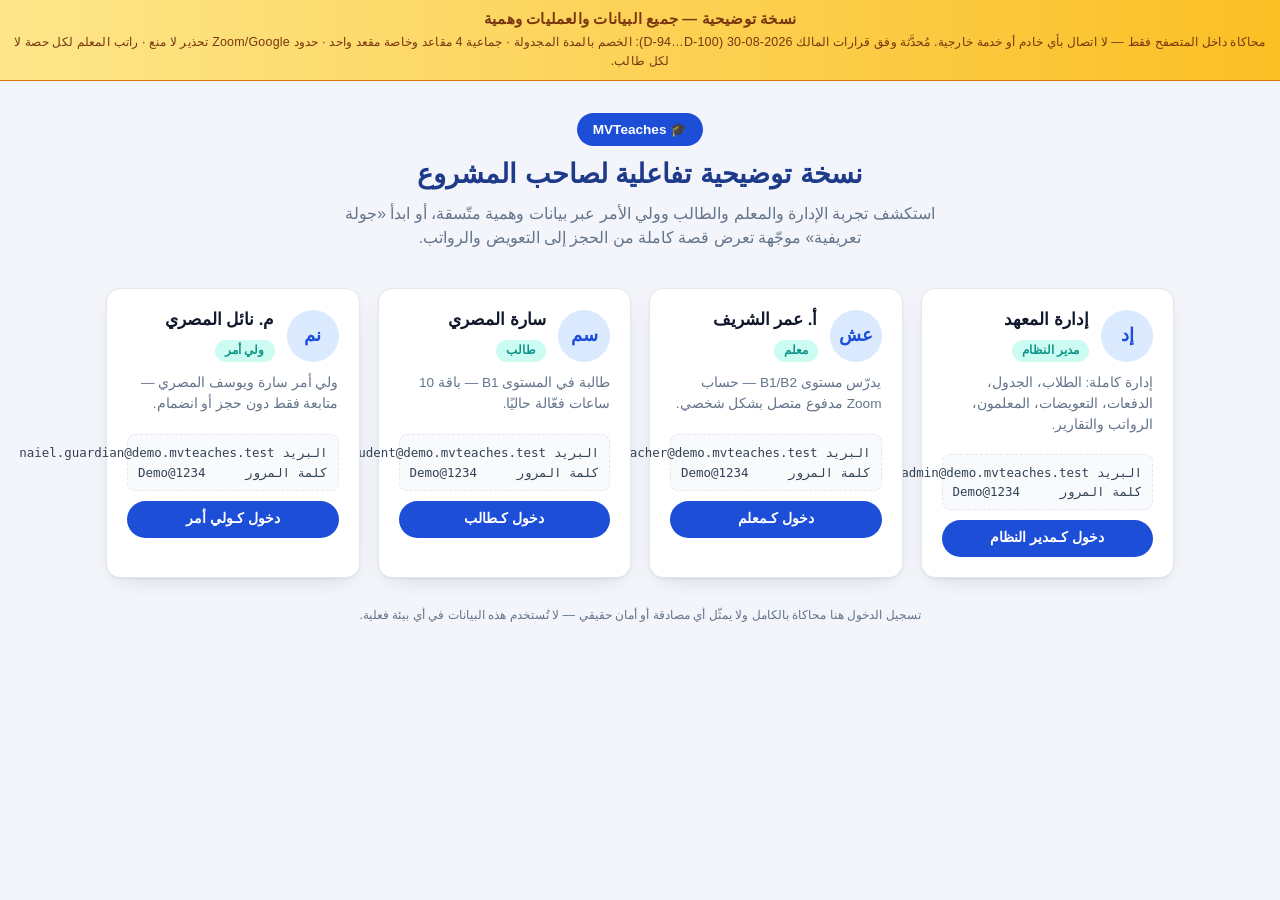
==== commit 8d7fdeeb: "feat(owner-demo): apply owner decisions D-94..D-100 to the simulator Brings the owner demo in line w" ====
--- a/docs/owner-demo/index.html
+++ b/docs/owner-demo/index.html
@@ -322,28 +322,38 @@
       {id:"G2", name:"أ. هبة قاسم", phone:"+962 7 9012 0002", childIds:["S3","S4"]}
     ],
     students:[
-      {id:"S1", name:"سارة المصري", levelId:"B1", guardianId:"G1", phone:"+962 7 9012 3456", totalAttendedHours:3},
-      {id:"S2", name:"يوسف المصري", levelId:"A2", guardianId:"G1", phone:"+962 7 9012 3457", totalAttendedHours:0},
-      {id:"S3", name:"ريم قاسم", levelId:"B1", guardianId:"G2", phone:"+962 7 9012 3458", totalAttendedHours:2},
-      {id:"S4", name:"لمى عودة", levelId:"B1", guardianId:"G2", phone:"+962 7 9012 3459", totalAttendedHours:0}
+      {id:"S1", name:"سارة المصري", levelId:"B1", guardianId:"G1", phone:"+962 7 9012 3456", totalAttendedMinutes:180},
+      {id:"S2", name:"يوسف المصري", levelId:"A2", guardianId:"G1", phone:"+962 7 9012 3457", totalAttendedMinutes:0},
+      {id:"S3", name:"ريم قاسم", levelId:"B1", guardianId:"G2", phone:"+962 7 9012 3458", totalAttendedMinutes:120},
+      {id:"S4", name:"لمى عودة", levelId:"B1", guardianId:"G2", phone:"+962 7 9012 3459", totalAttendedMinutes:0}
+    ],
+    // D-94: the admin publishes package OFFERS; they are purchasable
+    // immediately and need no per-customer activation. A student's own
+    // purchased entitlement is a separate row in `packages` below.
+    packageOffers:[
+      {id:"OF-5",  titleAr:"باقة 5 ساعات",  totalMinutes:300,  price:65,  currency:"JOD", isPublished:true},
+      {id:"OF-10", titleAr:"باقة 10 ساعات", totalMinutes:600,  price:120, currency:"JOD", isPublished:true},
+      {id:"OF-20", titleAr:"باقة 20 ساعة",  totalMinutes:1200, price:220, currency:"JOD", isPublished:true}
     ],
     packages:[
-      {id:"P-1001", studentId:"S1", totalHours:10, remainingHours:7, price:120, currency:"JOD", purchasedAtISO:"2026-08-01T10:00:00", status:"Active"},
-      {id:"P-3001", studentId:"S3", totalHours:10, remainingHours:8, price:120, currency:"JOD", purchasedAtISO:"2026-08-05T10:00:00", status:"Active"},
-      {id:"P-4001", studentId:"S4", totalHours:10, remainingHours:10, price:120, currency:"JOD", purchasedAtISO:"2026-08-10T10:00:00", status:"Active"}
+      // D-95: the atomic unit is the MINUTE, never a whole "session" or "hour" —
+      // a 10-hour package is 600 minutes, and a 90-minute lesson costs 90 of them.
+      {id:"P-1001", studentId:"S1", offerId:"OF-10", totalMinutes:600, remainingMinutes:420, price:120, currency:"JOD", purchasedAtISO:"2026-08-01T10:00:00", status:"Active"},
+      {id:"P-3001", studentId:"S3", offerId:"OF-10", totalMinutes:600, remainingMinutes:480, price:120, currency:"JOD", purchasedAtISO:"2026-08-05T10:00:00", status:"Active"},
+      {id:"P-4001", studentId:"S4", offerId:"OF-10", totalMinutes:600, remainingMinutes:600, price:120, currency:"JOD", purchasedAtISO:"2026-08-10T10:00:00", status:"Active"}
     ],
     sessions:[
-      {id:"SES-101", levelId:"B1", teacherId:"T1", startISO:"2026-08-18T17:00:00", durationMinutes:60, capacity:6},
-      {id:"SES-102", levelId:"B1", teacherId:"T1", startISO:"2026-08-20T17:00:00", durationMinutes:60, capacity:6},
-      {id:"SES-103", levelId:"B1", teacherId:"T2", startISO:"2026-08-25T17:00:00", durationMinutes:40, capacity:6},
-      {id:"SES-104", levelId:"B1", teacherId:"T3", startISO:"2026-08-27T18:00:00", durationMinutes:60, capacity:5},
-      {id:"SES-201", levelId:"B1", teacherId:"T1", startISO:"2026-09-02T17:00:00", durationMinutes:60, capacity:6},
-      {id:"SES-202", levelId:"B1", teacherId:"T2", startISO:"2026-09-04T17:00:00", durationMinutes:40, capacity:6},
-      {id:"SES-203", levelId:"B1", teacherId:"T1", startISO:"2026-09-09T17:00:00", durationMinutes:60, capacity:6},
-      {id:"SES-204", levelId:"B1", teacherId:"T3", startISO:"2026-09-09T18:00:00", durationMinutes:60, capacity:4},
-      {id:"SES-205", levelId:"A2", teacherId:"T4", startISO:"2026-09-03T16:00:00", durationMinutes:45, capacity:6},
-      {id:"SES-206", levelId:"B1", teacherId:"T2", startISO:"2026-09-05T17:00:00", durationMinutes:40, capacity:2},
-      {id:"SES-207", levelId:"B1", teacherId:"T1", startISO:"2026-09-11T17:00:00", durationMinutes:60, capacity:6}
+      {id:"SES-101", levelId:"B1", teacherId:"T1", startISO:"2026-08-18T17:00:00", durationMinutes:60, sessionType:"Group"},
+      {id:"SES-102", levelId:"B1", teacherId:"T1", startISO:"2026-08-20T17:00:00", durationMinutes:60, sessionType:"Group"},
+      {id:"SES-103", levelId:"B1", teacherId:"T2", startISO:"2026-08-25T17:00:00", durationMinutes:40, sessionType:"Group"},
+      {id:"SES-104", levelId:"B1", teacherId:"T3", startISO:"2026-08-27T18:00:00", durationMinutes:60, sessionType:"Group"},
+      {id:"SES-201", levelId:"B1", teacherId:"T1", startISO:"2026-09-02T17:00:00", durationMinutes:60, sessionType:"Group"},
+      {id:"SES-202", levelId:"B1", teacherId:"T2", startISO:"2026-09-04T17:00:00", durationMinutes:40, sessionType:"Group"},
+      {id:"SES-203", levelId:"B1", teacherId:"T1", startISO:"2026-09-09T17:00:00", durationMinutes:60, sessionType:"Group"},
+      {id:"SES-204", levelId:"B1", teacherId:"T3", startISO:"2026-09-09T18:00:00", durationMinutes:60, sessionType:"Group"},
+      {id:"SES-205", levelId:"A2", teacherId:"T4", startISO:"2026-09-03T16:00:00", durationMinutes:45, sessionType:"Group"},
+      {id:"SES-206", levelId:"B1", teacherId:"T2", startISO:"2026-09-05T17:00:00", durationMinutes:40, sessionType:"Group"},
+      {id:"SES-207", levelId:"B1", teacherId:"T1", startISO:"2026-09-11T17:00:00", durationMinutes:60, sessionType:"Group"}
     ],
     bookings:[
       {id:"B-101", studentId:"S1", sessionId:"SES-101", status:"Attended", packageId:"P-1001", createdAtISO:"2026-08-15T09:00:00", attendedAtISO:"2026-08-18T17:05:00", isReplacement:false, compensationRequestId:null},
@@ -432,29 +442,87 @@
   none:{label:"غير متصل", cap:"—"}
 };
 
+// Every step's `text` is a function of the ACTUAL current data (never a hand-typed date or
+// weekday) so it can never drift from what the screen really shows. `setup` runs only when the
+// viewer is currently ON that step, and only ever opens the door for the viewer's own click —
+// it never performs the click itself. `complete` fully realizes the step's outcome and is
+// replayed (in order, for every step before the target) whenever the tour lands on a later step,
+// so skipping ahead with "التالي" or jumping back with "السابق" never leaves the story stuck
+// half-finished or references a booking that silently vanished. See applyTourStep().
 var TOUR_STEPS = [
   {title:"الإدارة تستعرض النظام", role:"admin", tab:"overview",
    text:"نبدأ من لوحة الإدارة: عدد الطلاب، الباقات الفعّالة، الحصص القادمة، وطلبات التعويض المعلّقة — كل الأرقام محسوبة من نفس البيانات التي سنشاهدها في بقية الجولة."},
+
   {title:"الطالبة سارة تحجز حصة B1", role:"student", tab:"available",
-   text:"اضغطي «حجز» بجانب حصة الأحد 2 سبتمبر مع أ. عمر الشريف. الحجز يحترم المستوى والسعة والساعات المتبقية في الباقة."},
+   complete:function(){ ensureBooking("SES-201"); },
+   text:function(){
+     var s = getSession("SES-201");
+     var when = fmtDateTime(s.startISO)+" مع "+teacherName(s.teacherId);
+     var already = state.bookings.some(function(b){ return b.studentId===STUDENT_ID && b.sessionId==="SES-201" && b.status!=="Cancelled"; });
+     return already
+       ? "✅ الحجز موجود بالفعل لحصة "+when+" — يمكنك الانتقال للخطوة التالية."
+       : "اضغطي «حجز» بجانب حصة "+when+" من تبويب «الحصص المتاحة». الحجز يحترم المستوى والسعة والساعات المتبقية في الباقة.";
+   }},
+
   {title:"الانضمام وخصم ساعة واحدة", role:"student", tab:"upcoming",
-   prepare:function(){ ensureBooking("SES-201"); clockAdvanceTo(addMinutes(getSession("SES-201").startISO, 2)); },
-   text:"اضغطي «انضمام» على حصة 2 سبتمبر. تُخصم ساعة واحدة بالضبط من الباقة — وإن ضغطتِ الزر مرة أخرى فلن تُخصم أي ساعة إضافية."},
+   setup:function(){ ensureBooking("SES-201"); clockAdvanceTo(addMinutes(getSession("SES-201").startISO, 2)); },
+   complete:function(){ this.setup(); var b=studentBookingForSession(STUDENT_ID,"SES-201"); if(b) forceJoin(b.id); },
+   text:function(){
+     var s = getSession("SES-201");
+     var when = fmtDateTime(s.startISO);
+     var b = studentBookingForSession(STUDENT_ID, "SES-201");
+     if(b && b.status==="Attended") return "✅ تم الانضمام إلى حصة "+when+" وخُصمت ساعة واحدة بالضبط من الباقة. جرّبي الضغط على «انضمام» مرة أخرى لترَي أنها لن تُخصم ثانيةً.";
+     if(b && b.status==="NoShow") return "انتهت حصة "+when+" قبل تسجيل الحضور، فاحتُسبت غيابًا وخُصمت ساعتها بدل ذلك.";
+     return "اضغطي «انضمام» على حصة "+when+". تُخصم ساعة واحدة بالضبط من الباقة — وإن ضغطتِ الزر مرة أخرى فلن تُخصم أي ساعة إضافية.";
+   }},
+
   {title:"غياب عن حصة محجوزة", role:"student", tab:"history",
-   prepare:function(){ ensureBooking("SES-202"); clockAdvanceTo(addMinutes(getSession("SES-202").startISO, getSession("SES-202").durationMinutes+1)); },
-   text:"حصة 4 سبتمبر انتهت دون انضمام سارة، فسُجّلت تلقائيًا «غياب» وخُصمت ساعتها — الغياب عن حصة محجوزة يُحتسب مثل الحضور تمامًا."},
+   setup:function(){ ensureBooking("SES-202"); clockAdvanceTo(addMinutes(getSession("SES-202").startISO, getSession("SES-202").durationMinutes+1)); },
+   complete:function(){ this.setup(); },
+   text:function(){
+     var s = getSession("SES-202");
+     return "انتهت حصة "+fmtDateTime(s.startISO)+" دون انضمام سارة، فسُجّلت تلقائيًا «غياب» وخُصمت ساعتها — الغياب عن حصة محجوزة يُحتسب مثل الحضور تمامًا.";
+   }},
+
   {title:"تقديم طلب تعويض", role:"student", tab:"history",
-   text:"اضغطي «تقديم طلب تعويض» بجانب الحصة الفائتة، ثم أرسلي الطلب (يمكن إضافة سبب اختياري)."},
+   complete:function(){ ensureCompensationRequest(); },
+   text:function(){
+     var missed = state.bookings.find(function(b){ return b.studentId===STUDENT_ID && b.sessionId==="SES-202"; });
+     var req = missed && missed.compensationRequestId ? getCompReq(missed.compensationRequestId) : null;
+     if(req) return "✅ تم إرسال طلب التعويض بالفعل — حالته الآن: "+(req.status==="Pending"?"قيد المراجعة":(req.status==="Approved"?"تمت الموافقة عليه":"مرفوض"))+".";
+     return "اضغطي «تقديم طلب تعويض» بجانب الحصة الفائتة، ثم أرسلي الطلب (يمكن إضافة سبب اختياري).";
+   }},
+
   {title:"الإدارة توافق وتحدد حصة بديلة", role:"admin", tab:"compensation",
-   prepare:function(){ ensureCompensationRequest(); },
-   text:"اضغطي «موافقة» على طلب سارة، ثم اختاري حصة B1 مستقبلية متاحة (مثل 9 سبتمبر) كحصة بديلة، وأكدي الاختيار."},
+   complete:function(){ ensureCompensationApproved(); },
+   text:function(){
+     var req = state.compensationRequests.find(function(r){ return r.studentId===STUDENT_ID; });
+     if(req && req.status==="Approved"){
+       var rs = getSession(req.replacementSessionId);
+       return "✅ تمت الموافقة بالفعل، والحصة البديلة المحدَّدة: "+fmtDateTime(rs.startISO)+" مع "+teacherName(rs.teacherId)+".";
+     }
+     return "اضغطي «موافقة» على طلب سارة، ثم اختاري حصة B1 مستقبلية متاحة كحصة بديلة، وأكدي الاختيار.";
+   }},
+
   {title:"الانضمام للحصة البديلة دون خصم إضافي", role:"student", tab:"upcoming",
-   prepare:function(){ ensureCompensationApproved(); var r=findApprovedReq(); if(r){ clockAdvanceTo(addMinutes(getSession(r.replacementSessionId).startISO,2)); } },
-   text:"اضغطي «انضمام» على الحصة المُعلَّمة «تعويض». لاحظي أن الساعات المتبقية في الباقة لم تتغيّر — الحصة التعويضية لا تُخصم من الرصيد."},
+   setup:function(){ var r=findApprovedReq(); if(r){ clockAdvanceTo(addMinutes(getSession(r.replacementSessionId).startISO,2)); } },
+   complete:function(){ this.setup(); var r=findApprovedReq(); if(r) forceJoin(r.replacementBookingId); },
+   text:function(){
+     var req = findApprovedReq();
+     if(!req) return "بانتظار موافقة الإدارة على طلب التعويض في الخطوة السابقة.";
+     var rs = getSession(req.replacementSessionId);
+     var when = fmtDateTime(rs.startISO);
+     var b = getBooking(req.replacementBookingId);
+     if(b && b.status==="Attended") return "✅ تم الانضمام إلى الحصة التعويضية ("+when+") ولم تتغيّر الساعات المتبقية في الباقة.";
+     return "اضغطي «انضمام» على الحصة المُعلَّمة «تعويض» ("+when+"). لاحظي أن الساعات المتبقية في الباقة لن تتغيّر — الحصة التعويضية لا تُخصم من الرصيد.";
+   }},
+
   {title:"المعلم يراجع الحصة وسجل الأجور", role:"teacher", tab:"payroll",
    text:"من حساب أ. عمر الشريف: سجل الأجور يعكس تلقائيًا كل حصة مكتملة قام بتدريسها، بعملتها الصحيحة."},
+
   {title:"ولي الأمر يراجع نشاط ابنته", role:"guardian", tab:"overview",
-   prepare:function(){ state.ui.guardianChildId = "S1"; },
+   setup:function(){ state.ui.guardianChildId = "S1"; },
+   complete:function(){ this.setup(); },
    text:"من حساب م. نائل المصري: يمكن متابعة تقدّم سارة وسجل حضورها وحالة التعويض، دون أي إمكانية للحجز أو الانضمام نيابة عنها."}
 ];
 
@@ -488,6 +556,15 @@
 function fmtShortDate(iso){
   var d = parseLocal(iso);
   return d.getDate()+" "+AR_MONTHS[d.getMonth()];
+}
+// D-95: balances and progress are minutes internally; this is the only
+// place they become a human-readable "3 hours and 30 minutes" in Arabic.
+function fmtMinutes(mins){
+  mins = Math.max(0, Math.round(mins));
+  var h = Math.floor(mins/60), m = mins%60;
+  if(h===0) return m+" دقيقة";
+  if(m===0) return h+" ساعة";
+  return h+" ساعة و"+m+" دقيقة";
 }
 function fmtCurrency(amount, currency){
   var n = Math.round(amount*100)/100;
@@ -567,6 +644,18 @@
 function sessionEndISO(s){ return addMinutes(s.startISO, s.durationMinutes); }
 function now(){ return parseLocal(state.clock); }
 function isFutureSession(s){ return parseLocal(s.startISO) > now(); }
+// "Over" means the session's end time has passed. This is deliberately NOT the negation of
+// isFutureSession(): a session that has started but not yet ended is neither "future" (for
+// booking purposes, correctly) nor "over" (for join/start/roster purposes) -- it is live right
+// now, and a teacher or student mid-session must still see the Start/Join button. Confusing
+// these two checks was the exact cause of a real reported bug (a booked, not-yet-joined session
+// vanishing from "my upcoming sessions" the moment it started).
+function isSessionOver(s){ return now() >= parseLocal(sessionEndISO(s)); }
+function sessionPhase(s){
+  if(parseLocal(s.startISO) > now()) return "upcoming";
+  if(!isSessionOver(s)) return "live";
+  return "over";
+}
 function occupiedCount(sessionId){
   var n=0;
   for(var i=0;i<state.bookings.length;i++){
@@ -575,9 +664,14 @@
   }
   return n;
 }
+// D-98: seat count is a property of the session's TYPE and is fixed by the
+// centre — group = 4, private = 1. It is never stored per session and never
+// entered by a user, so no screen can widen or narrow it.
+function capacityFor(sessionType){ return sessionType === "Private" ? 1 : 4; }
+function sessionCapacity(s){ return capacityFor(s.sessionType); }
 function seatsAvailable(sessionId){
   var s=getSession(sessionId); if(!s) return 0;
-  return Math.max(0, s.capacity - occupiedCount(sessionId));
+  return Math.max(0, sessionCapacity(s) - occupiedCount(sessionId));
 }
 function studentBookingForSession(studentId,sessionId){
   for(var i=0;i<state.bookings.length;i++){
@@ -593,7 +687,7 @@
   return state.sessions.filter(function(s){ return s.teacherId===teacherId; });
 }
 function getActivePackage(studentId){
-  var list = state.packages.filter(function(p){ return p.studentId===studentId && p.remainingHours>0; });
+  var list = state.packages.filter(function(p){ return p.studentId===studentId && p.remainingMinutes>0; });
   list.sort(function(a,b){ return parseLocal(a.purchasedAtISO)-parseLocal(b.purchasedAtISO); });
   return list[0]||null;
 }
@@ -607,11 +701,22 @@
   var t=getTeacher(teacherId);
   return !!(t && t.provider.status==="Connected" && t.provider.type!=="none");
 }
-function maxDurationForTeacher(t, capacity){
+// D-96: this is the teacher's own account limit, used ONLY to warn. It never
+// caps the session's scheduled duration, the student's debit, or the pay.
+function providerMinutesLimit(t, sessionType){
   if(t.provider.type==="zoom_basic") return 40;
-  if(t.provider.type==="google_meet") return capacity>1 ? 60 : 1440;
-  if(t.provider.type==="zoom_paid") return 120;
-  return 0;
+  if(t.provider.type==="google_meet") return sessionType==="Private" ? 1440 : 60;
+  return null; // paid Zoom (or unconnected — handled separately as "not ready")
+}
+// Returns a human-readable warning, or null when the account covers the
+// session. A warning is never a reason to refuse the session.
+function capabilityWarning(t, durationMinutes, sessionType){
+  if(!t || t.provider.type==="none") return null; // "not ready" is a separate, harder state
+  var limit = providerMinutesLimit(t, sessionType);
+  if(limit===null || durationMinutes<=limit) return null;
+  var who = t.provider.type==="zoom_basic" ? "حساب Zoom Basic (مجاني)" : "حساب Google المجاني";
+  return who+" ينتهي بعد "+fmtMinutes(limit)+"، بينما هذه الحصة مجدولة "+fmtMinutes(durationMinutes)
+       + ". تبقى مدة الحصة وخصم الطالب وراتب المعلم كما هي بالكامل — وإن قطع المزوّد الاجتماع، يُستخدم زر «متابعة الاجتماع» للعودة إلى نفس الحصة.";
 }
 function pushNotification(obj){
   obj.id = uid("N");
@@ -626,19 +731,29 @@
   return state.notifications.filter(function(n){ return n.audience==="student" && n.studentId===sid; })
     .sort(function(a,b){ return parseLocal(b.createdAtISO)-parseLocal(a.createdAtISO); });
 }
+// D-100: pay is calculated ONCE per taught session, regardless of how many
+// students attended, and never once per student. This function previously
+// de-duplicated on (session, teacher, STUDENT), which silently paid a teacher
+// twice for one group session with two attendees — a real defect the owner
+// caught. The production .NET code never had it (SessionDelivery's primary key
+// IS the session id), and the key here is now the session alone to match.
+// Amount = hourly rate x SCHEDULED minutes / 60, so 8 JOD/h pays 8 for a
+// 60-minute session and 12 for a 90-minute one, with 1 or 4 students present.
 function derivePayroll(){
-  var rows = [];
+  var bySession = {};
   state.bookings.forEach(function(b){
     if(b.status!=="Attended") return;
     var s = getSession(b.sessionId); if(!s) return;
     var t = getTeacher(s.teacherId); if(!t) return;
-    var already = rows.find(function(r){ return r.sessionId===s.id && r.teacherId===t.id && r.studentId===b.studentId; });
-    if(already) return;
-    var hours = 1; // one package/attendance "hour" per attended session, matching the package-hour unit
-    var amount = Math.round(hours*t.rate.amount*100)/100;
-    rows.push({ teacherId:t.id, sessionId:s.id, studentId:b.studentId, date:s.startISO, hours:hours, rate:t.rate.amount, currency:t.rate.currency, amount:amount });
+    if(bySession[s.id]) { bySession[s.id].attendeeCount++; return; }
+    bySession[s.id] = {
+      teacherId:t.id, sessionId:s.id, date:s.startISO,
+      minutes:s.durationMinutes, rate:t.rate.amount, currency:t.rate.currency,
+      amount: Math.round((s.durationMinutes/60)*t.rate.amount*100)/100,
+      attendeeCount:1
+    };
   });
-  return rows;
+  return Object.keys(bySession).map(function(k){ return bySession[k]; });
 }
 
 /* ======================================================================
@@ -652,8 +767,10 @@
       if(s && now() >= parseLocal(sessionEndISO(s))){
         b.status="NoShow";
         if(b.packageId){
+          // D-95: a booked no-show is charged the same scheduled duration a
+          // attendance would have been — the hour is spent either way.
           var pkg = getPackage(b.packageId);
-          if(pkg) pkg.remainingHours = Math.max(0, pkg.remainingHours-1);
+          if(pkg) pkg.remainingMinutes = Math.max(0, pkg.remainingMinutes - s.durationMinutes);
         }
         pushNotification({audience:"student", studentId:b.studentId, kind:"noshow",
           text:"تم تسجيل غيابك عن حصة "+levelName(s.levelId)+" بتاريخ "+fmtDateTime(s.startISO)+"، وخُصمت الساعة تلقائيًا رغم عدم الحضور."});
@@ -672,6 +789,29 @@
     packageId: pkg?pkg.id:null, createdAtISO:state.clock, attendedAtISO:null, isReplacement:false, compensationRequestId:null};
   state.bookings.push(b);
   return b;
+}
+/// Pure state mutation for "attend this booking" — shared by actions.joinSession (real click,
+/// with toast/modal feedback) and the guided tour's forceComplete step-replay (silent, no
+/// toast/modal, used only when the tour is fast-forwarded past a step the viewer didn't click
+/// through manually). Callers are responsible for validating the join window first.
+function forceJoin(bookingId){
+  var b = getBooking(bookingId);
+  if(!b || b.status !== "Booked") return;
+  var s = getSession(b.sessionId);
+  b.status = "Attended";
+  b.attendedAtISO = state.clock;
+  var student = getStudent(b.studentId);
+  // D-95: the debit is the session's SCHEDULED duration, exactly once. It is
+  // not a flat "one hour", not recalculated from how long the meeting really
+  // ran, and completely independent of the teacher's video-plan limit.
+  student.totalAttendedMinutes += s.durationMinutes;
+  if(b.packageId){
+    var pkg = getPackage(b.packageId);
+    if(pkg) pkg.remainingMinutes = Math.max(0, pkg.remainingMinutes - s.durationMinutes);
+  }
+  pushNotification({audience:"student", studentId:b.studentId, kind:"attended",
+    text:"تم تسجيل حضورك في حصة "+levelName(s.levelId)+" بتاريخ "+fmtDateTime(s.startISO)+"."+(b.isReplacement?" (حصة تعويضية — دون أي خصم إضافي)":"")});
+  pushAudit((b.isReplacement?"انضمام إلى حصة تعويضية: ":"انضمام: ")+studentName(b.studentId)+" — "+s.id);
 }
 function ensureCompensationRequest(){
   settleNoShows();
@@ -768,8 +908,17 @@
   },
 
   startTour:function(){
+    // Starting the tour always begins from a clean copy of the seed data. Without this, any
+    // earlier free-exploration clicks (or a previous run of the tour itself) could leave a
+    // booking already made, a clock already advanced past a step's session, or an hour already
+    // deducted — making the tour's own step text describe something that already happened
+    // differently, or reference a session no longer visible in the list it just navigated to.
+    try{ window.localStorage.removeItem(STORAGE_KEY); }catch(e){}
+    state = buildSeed();
     runtime.tour = {active:true, step:0};
     applyTourStep(0);
+    persist();
+    setToast("بدأت الجولة التعريفية من بيانات نظيفة.", "info");
     render();
   },
   tourNext:function(){
@@ -849,17 +998,7 @@
     }
     if(now() < windowStart){ setToast("لم يفتح باب الانضمام بعد — يُفتح قبل موعد الحصة بعشر دقائق.", "warn"); render(); return; }
     if(now() >= end){ settleNoShows(); persist(); setToast("انتهت هذه الحصة.", "warn"); render(); return; }
-    b.status = "Attended";
-    b.attendedAtISO = state.clock;
-    var student = getStudent(b.studentId);
-    student.totalAttendedHours += 1;
-    if(b.packageId){
-      var pkg = getPackage(b.packageId);
-      if(pkg) pkg.remainingHours = Math.max(0, pkg.remainingHours-1);
-    }
-    pushNotification({audience:"student", studentId:b.studentId, kind:"attended",
-      text:"تم تسجيل حضورك في حصة "+levelName(s.levelId)+" بتاريخ "+fmtDateTime(s.startISO)+"."+(b.isReplacement?" (حصة تعويضية — دون أي خصم إضافي)":"")});
-    pushAudit((b.isReplacement?"انضمام إلى حصة تعويضية: ":"انضمام: ")+studentName(b.studentId)+" — "+s.id);
+    forceJoin(bookingId);
     setToast(b.isReplacement ? "تم تسجيل الحضور للحصة التعويضية — لم تتغيّر ساعاتك المتبقية." : "تم تسجيل حضورك، وخُصمت ساعة واحدة من باقتك.", "success");
     setModal(meetingModalPayload(s, false));
     persist(); render();
@@ -964,23 +1103,24 @@
     var date = form.date.value;
     var time = form.time.value;
     var duration = parseInt(form.duration.value,10);
-    var capacity = parseInt(form.capacity.value,10);
+    // D-98: no seat-count field exists — capacity follows the session type.
+    var sessionType = form.sessionType.value;
     var errBox = document.getElementById("create-session-err");
     function fail(msg){ if(errBox){ errBox.textContent = msg; errBox.style.display="block"; } }
     if(errBox){ errBox.style.display="none"; }
-    if(!levelId || !teacherId || !date || !time || !duration || !capacity){ fail("الرجاء تعبئة جميع الحقول."); return; }
+    if(!levelId || !teacherId || !date || !time || !duration || !sessionType){ fail("الرجاء تعبئة جميع الحقول."); return; }
     var t = getTeacher(teacherId);
     if(!t || !isTeacherReady(teacherId)){ fail("هذا المعلم غير جاهز للحصص الأونلاين حاليًا."); return; }
-    if(t.levelIds.indexOf(levelId)===-1){ fail("هذا المعلم لا يُدرّس هذا المستوى."); return; }
-    var maxDur = maxDurationForTeacher(t, capacity);
-    if(duration > maxDur){ fail("المدة المُدخلة ("+duration+" د) تتجاوز الحد الحقيقي لمزوّد هذا المعلم ("+maxDur+" د)."); return; }
-    if(capacity < 1 || capacity > 10){ fail("السعة يجب أن تكون بين 1 و10 مقاعد."); return; }
+    if(t.levelIds.indexOf(levelId)===-1){ fail("هذا المعلم غير مصرَّح له بتدريس هذا المستوى — يحدد الأدمن مستويات كل معلم."); return; }
+    // D-96: the teacher's plan limit is a WARNING, never a refusal. The only
+    // hard block left is having no connected account at all (checked above).
     var startISO = date+"T"+time+":00";
     if(parseLocal(startISO) <= now()){ fail("موعد الحصة يجب أن يكون في المستقبل بالنسبة للوقت التجريبي الحالي ("+fmtDateTime(state.clock)+")."); return; }
     var id = uid("SES");
-    state.sessions.push({id:id, levelId:levelId, teacherId:teacherId, startISO:startISO, durationMinutes:duration, capacity:capacity});
-    pushAudit("الإدارة أنشأت حصة جديدة "+id+" ("+levelName(levelId)+" — "+teacherName(teacherId)+")");
-    setToast("تم إنشاء الحصة بنجاح.", "success");
+    state.sessions.push({id:id, levelId:levelId, teacherId:teacherId, startISO:startISO, durationMinutes:duration, sessionType:sessionType});
+    pushAudit("الإدارة أنشأت حصة جديدة "+id+" ("+levelName(levelId)+" — "+teacherName(teacherId)+" — "+(sessionType==="Private"?"خاصة":"جماعية")+")");
+    var warn = capabilityWarning(t, duration, sessionType);
+    setToast(warn ? "تم إنشاء الحصة. ⚠️ "+warn : "تم إنشاء الحصة بنجاح.", warn ? "warn" : "success");
     persist(); render();
   },
 
@@ -989,16 +1129,24 @@
     setModal({kind:"purchase", studentId:studentId});
     render();
   },
-  confirmPurchase:function(studentId, hours, price){
+  // D-94: this is the EXCEPTION path (cash / bank transfer / correction), not
+  // how a student normally buys. It is admin-only and always audit-logged.
+  // The normal path — student picks a published offer, pays through the
+  // gateway, entitlement activates on the trusted server-side confirmation —
+  // is not simulated here because no payment provider has been selected.
+  confirmPurchase:function(studentId, offerId){
     var student = getStudent(studentId); if(!student){ render(); return; }
+    var offer = byId(state.packageOffers, offerId);
+    if(!offer){ setToast("الرجاء اختيار باقة منشورة أولًا.", "warn"); render(); return; }
     var id = uid("P");
-    state.packages.push({id:id, studentId:studentId, totalHours:hours, remainingHours:hours, price:price, currency:"JOD",
-      purchasedAtISO:state.clock, status:"Active"});
+    state.packages.push({id:id, studentId:studentId, offerId:offer.id,
+      totalMinutes:offer.totalMinutes, remainingMinutes:offer.totalMinutes,
+      price:offer.price, currency:offer.currency, purchasedAtISO:state.clock, status:"Active"});
     pushNotification({audience:"student", studentId:studentId, kind:"package",
-      text:"تم تفعيل باقة جديدة من "+hours+" ساعة ("+fmtCurrency(price,"JOD")+")."});
-    pushAudit("الإدارة سجّلت باقة جديدة "+id+" للطالب "+student.name+" — "+state.settings.paymentProviderLabel);
+      text:"تم تفعيل باقة جديدة ("+offer.titleAr+") برصيد "+fmtMinutes(offer.totalMinutes)+"."});
+    pushAudit("تسجيل باقة ودفع يدوي: الإدارة سجّلت الباقة "+id+" ("+offer.titleAr+") للطالب "+student.name+" — مسار استثنائي مُدقَّق، وليس الشراء الاعتيادي.");
     runtime.modal = null;
-    setToast("تم تأكيد الدفع (محاكاة) وتفعيل الباقة الجديدة.", "success");
+    setToast("تم تسجيل الدفع اليدوي (محاكاة) وتفعيل الباقة، وسُجِّل ذلك في سجل التدقيق.", "success");
     persist(); render();
   },
 
@@ -1035,9 +1183,17 @@
 /* ======================================================================
    7. TOUR ENGINE
    ====================================================================== */
+// Replays every step's `complete` up to (but not including) idx — in order, each idempotent —
+// so landing on step idx always reflects the full outcome of every earlier step, regardless of
+// whether the viewer actually clicked through them or jumped straight here with "التالي"/
+// "السابق". Only the CURRENT step gets `setup` (which opens the door for the viewer's own click
+// without performing it), never `complete` — that would rob the step of its own point.
 function applyTourStep(idx){
+  for(var i=0;i<idx;i++){
+    if(TOUR_STEPS[i].complete){ TOUR_STEPS[i].complete(); }
+  }
   var step = TOUR_STEPS[idx];
-  if(step.prepare){ step.prepare(); }
+  if(step.setup){ step.setup(); }
   state.ui.role = step.role;
   state.ui[step.role+"Tab"] = step.tab;
   persist();
@@ -1053,7 +1209,7 @@
   if(!appEl) appEl = document.getElementById("app");
   var html = "";
   html += '<div class="demo-banner">نسخة توضيحية — جميع البيانات والعمليات وهمية'
-        + (memoryOnly ? '<small>تعذّر الوصول للتخزين المحلي في هذا المتصفح — التغييرات لن تُحفظ بعد إغلاق الصفحة، وسيستمر العرض بشكل آمن في الذاكرة المؤقتة.</small>' : '<small>هذه محاكاة تعليمية داخل المتصفح فقط — لا اتصال بأي خادم أو قاعدة بيانات أو خدمة خارجية حقيقية.</small>')
+        + (memoryOnly ? '<small>تعذّر الوصول للتخزين المحلي في هذا المتصفح — التغييرات لن تُحفظ بعد إغلاق الصفحة، وسيستمر العرض بشكل آمن في الذاكرة المؤقتة.</small>' : '<small>محاكاة داخل المتصفح فقط — لا اتصال بأي خادم أو خدمة خارجية. مُحدَّثة وفق قرارات المالك 2026-08-30 (D-94…D-100): الخصم بالمدة المجدولة · جماعية 4 مقاعد وخاصة مقعد واحد · حدود Zoom/Google تحذير لا منع · راتب المعلم لكل حصة لا لكل طالب.</small>')
         + '</div>';
   if(!state.ui.role){
     html += renderLogin();
@@ -1126,7 +1282,7 @@
            + opts.map(function(o,i){
                return '<label class="radio-option"><input type="radio" name="replacement-session" value="'+esc(o.id)+'"'+(i===0?' checked':'')+'>'
                     + '<span>'+esc(levelName(o.levelId))+' — '+esc(teacherName(o.teacherId))+'<br>'
-                    + '<span class="hint">'+esc(fmtDateTime(o.startISO))+' · '+o.durationMinutes+' دقيقة · '+seatsAvailable(o.id)+'/'+o.capacity+' مقاعد متاحة</span></span></label>';
+                    + '<span class="hint">'+esc(fmtDateTime(o.startISO))+' · '+o.durationMinutes+' دقيقة · '+seatsAvailable(o.id)+'/'+sessionCapacity(o)+' مقاعد متاحة</span></span></label>';
              }).join("")
            + '</fieldset>'
            + '<div id="approve-err" class="err" style="display:none;margin-top:6px"></div>';
@@ -1142,18 +1298,20 @@
          + '<button type="button" class="btn btn-danger" data-action="confirmRejectBtn" data-req="'+esc(modal.reqId)+'">تأكيد الرفض</button>';
   } else if(modal.kind==="purchase"){
     var stu = getStudent(modal.studentId);
-    title = "تسجيل باقة ودفعة جديدة — "+stu.name;
-    body = '<form id="purchase-form" data-form="purchase">'
-         + '<div class="form-row">'
-         + '<div class="field"><label for="p-hours">عدد الساعات</label>'
-         + '<select id="p-hours" name="hours"><option value="5">5 ساعات</option><option value="10" selected>10 ساعات</option><option value="20">20 ساعة</option></select></div>'
-         + '<div class="field"><label for="p-price">السعر الإجمالي (د.أ)</label>'
-         + '<input type="number" id="p-price" name="price" min="1" step="1" value="'+(10*state.settings.pricePerHourJOD)+'"></div>'
-         + '</div>'
-         + '<div class="note-box">'+esc(state.settings.paymentProviderLabel)+' — سيُعرض هنا لاحقًا تدفّق دفع حقيقي بعد اختيار مزوّد الدفع النهائي. حاليًا هذا تأكيد دفع محاكى فقط.</div>'
+    title = "تسجيل باقة ودفع يدوي — "+stu.name;
+    body = '<div class="warn-box" style="margin-bottom:12px">هذا <strong>مسار استثنائي</strong> للنقد أو التحويل البنكي أو التصحيح فقط. الشراء الاعتيادي يتم من الطالب نفسه عبر بوابة الدفع، ويُفعَّل الاستحقاق تلقائيًا بعد تأكيد البوابة الموثوق. كل تسجيل يدوي يُكتب في سجل التدقيق.</div>'
+         + '<form id="purchase-form" data-form="purchase">'
+         + '<fieldset><legend>اختر باقة منشورة</legend>'
+         + state.packageOffers.filter(function(o){ return o.isPublished; }).map(function(o,i){
+             return '<label class="radio-option"><input type="radio" name="offer" value="'+esc(o.id)+'"'+(o.id==="OF-10"?' checked':'')+'>'
+                  + '<span><strong>'+esc(o.titleAr)+'</strong> — '+esc(fmtCurrency(o.price,o.currency))+'<br>'
+                  + '<span class="hint">رصيد '+esc(fmtMinutes(o.totalMinutes))+'</span></span></label>';
+           }).join("")
+         + '</fieldset>'
+         + '<div class="note-box">'+esc(state.settings.paymentProviderLabel)+' — لا يوجد أي تكامل دفع حقيقي في هذه النسخة، ولا تُحاكى أي بوابة.</div>'
          + '</form>';
     foot = '<button type="button" class="btn btn-outline" data-action="closeModal">إلغاء</button>'
-         + '<button type="button" class="btn btn-accent" data-action="confirmPurchaseBtn" data-student="'+esc(modal.studentId)+'">تأكيد الدفع (محاكاة)</button>';
+         + '<button type="button" class="btn btn-accent" data-action="confirmPurchaseBtn" data-student="'+esc(modal.studentId)+'">تسجيل الدفع اليدوي (محاكاة)</button>';
   } else if(modal.kind==="meeting"){
     var sess = modal.session;
     title = "🎥 محاكاة الاجتماع — "+levelName(sess.levelId);
@@ -1179,7 +1337,8 @@
        + '<div class="kv"><span class="k">المعلم</span><span class="v">'+esc(t.name)+'</span></div>'
        + '<div class="kv"><span class="k">الموعد</span><span class="v">'+esc(fmtDateTime(s.startISO))+'</span></div>'
        + '<div class="kv"><span class="k">المدة</span><span class="v">'+s.durationMinutes+' دقيقة</span></div>'
-       + '<div class="kv"><span class="k">المقاعد المتاحة</span><span class="v">'+seatsAvailable(s.id)+' / '+s.capacity+'</span></div>';
+       + '<div class="kv"><span class="k">نوع الحصة</span><span class="v">'+(s.sessionType==="Private"?"خاصة (فردية)":"جماعية")+'</span></div>'
+       + '<div class="kv"><span class="k">المقاعد المتاحة</span><span class="v">'+seatsAvailable(s.id)+' / '+sessionCapacity(s)+'</span></div>';
 }
 
 /* ======================================================================
@@ -1219,9 +1378,10 @@
   var tourHtml = "";
   if(runtime.tour.active){
     var step = TOUR_STEPS[runtime.tour.step];
+    var stepText = typeof step.text === "function" ? step.text() : step.text;
     tourHtml = '<div class="tourbar">'
       + '<span class="tstep">'+(runtime.tour.step+1)+' / '+TOUR_STEPS.length+'</span>'
-      + '<div class="ttext"><strong>'+esc(step.title)+':</strong> '+esc(step.text)+'</div>'
+      + '<div class="ttext"><strong>'+esc(step.title)+':</strong> '+esc(stepText)+'</div>'
       + '<button type="button" class="btn btn-outline btn-sm" data-action="tourPrev" '+(runtime.tour.step===0?'disabled':'')+' style="background:transparent;color:#fff;border-color:rgba(255,255,255,.5)">السابق</button>'
       + '<button type="button" class="btn btn-accent btn-sm" data-action="tourNext" '+(runtime.tour.step===TOUR_STEPS.length-1?'disabled':'')+'>'+(runtime.tour.step===TOUR_STEPS.length-1?'انتهت الجولة':'التالي')+'</button>'
       + '<button type="button" class="btn btn-ghost btn-sm" data-action="exitTour" style="color:#fff">إنهاء الجولة</button>'
@@ -1285,8 +1445,8 @@
 
 function renderAdminOverview(){
   var activeStudents = state.students.length;
-  var activePkgs = state.packages.filter(function(p){ return p.remainingHours>0; }).length;
-  var upcoming = state.sessions.filter(isFutureSession).length;
+  var activePkgs = state.packages.filter(function(p){ return p.remainingMinutes>0; }).length;
+  var upcoming = state.sessions.filter(function(s){ return !isSessionOver(s); }).length;
   var pendingComp = state.compensationRequests.filter(function(r){ return r.status==="Pending"; }).length;
   var stats = [
     {label:"الطلاب المسجّلون", value:activeStudents, hint:state.guardians.length+" ولي أمر"},
@@ -1297,7 +1457,7 @@
   return '<div class="grid grid-4">'+stats.map(renderStatCard).join("")+'</div>'
     + '<div class="card">'
     + '<h2>الحصص القادمة الأقرب</h2><p class="card-sub">أقرب خمس حصص مجدولة، من كل المستويات</p>'
-    + renderSessionsTable(state.sessions.filter(isFutureSession).sort(function(a,b){return parseLocal(a.startISO)-parseLocal(b.startISO);}).slice(0,5), {showLevel:true})
+    + renderSessionsTable(state.sessions.filter(function(s){ return !isSessionOver(s); }).sort(function(a,b){return parseLocal(a.startISO)-parseLocal(b.startISO);}).slice(0,5), {showLevel:true})
     + '</div>'
     + '<div class="card"><h2>آخر الأنشطة</h2>'+renderAuditList(state.auditLog.slice(0,6))+'</div>';
 }
@@ -1318,8 +1478,8 @@
     var g = getGuardian(s.guardianId);
     var pkg = getActivePackage(s.id);
     return '<tr><td>'+esc(s.name)+'</td><td>'+esc(levelName(s.levelId))+'</td><td>'+esc(g?g.name:"—")+'</td>'
-      + '<td>'+(pkg? pkg.remainingHours+' / '+pkg.totalHours+' ساعة' : '<span class="badge badge-neutral">لا توجد باقة نشطة</span>')+'</td>'
-      + '<td>'+s.totalAttendedHours+' ساعة</td></tr>';
+      + '<td>'+(pkg? esc(fmtMinutes(pkg.remainingMinutes))+' من '+esc(fmtMinutes(pkg.totalMinutes)) : '<span class="badge badge-neutral">لا توجد باقة نشطة</span>')+'</td>'
+      + '<td>'+esc(fmtMinutes(s.totalAttendedMinutes))+'</td></tr>';
   }).join("");
   var gRows = state.guardians.map(function(g){
     return '<tr><td>'+esc(g.name)+'</td><td>'+esc(g.phone)+'</td><td>'+g.childIds.map(studentName).map(esc).join('، ')+'</td></tr>';
@@ -1342,8 +1502,8 @@
 
 function renderAdminPackages(){
   var rows = state.packages.slice().sort(function(a,b){return parseLocal(b.purchasedAtISO)-parseLocal(a.purchasedAtISO);}).map(function(p){
-    var st = p.remainingHours>0 ? '<span class="badge badge-success">نشطة</span>' : '<span class="badge badge-neutral">مكتملة</span>';
-    return '<tr><td>'+esc(p.id)+'</td><td>'+esc(studentName(p.studentId))+'</td><td>'+p.remainingHours+' / '+p.totalHours+'</td>'
+    var st = p.remainingMinutes>0 ? '<span class="badge badge-success">نشطة</span>' : '<span class="badge badge-neutral">مكتملة</span>';
+    return '<tr><td>'+esc(p.id)+'</td><td>'+esc(studentName(p.studentId))+'</td><td>'+esc(fmtMinutes(p.remainingMinutes))+' من '+esc(fmtMinutes(p.totalMinutes))+'</td>'
       + '<td>'+esc(fmtCurrency(p.price,p.currency))+'</td><td>'+esc(fmtDate(p.purchasedAtISO))+'</td><td>'+st+'</td></tr>';
   }).join("");
   var studentOptions = state.students.map(function(s){ return '<option value="'+s.id+'">'+esc(s.name)+' — '+esc(levelName(s.levelId))+'</option>'; }).join("");
@@ -1376,7 +1536,9 @@
     + '</div>'
     + '<div class="form-row">'
     + '<div class="field"><label for="cs-duration">المدة (دقيقة)</label><input type="number" id="cs-duration" name="duration" value="60" min="15" max="1440"></div>'
-    + '<div class="field"><label for="cs-capacity">السعة (عدد المقاعد)</label><input type="number" id="cs-capacity" name="capacity" value="6" min="1" max="10"></div>'
+    + '<div class="field"><label for="cs-type">نوع الحصة</label>'
+    + '<select id="cs-type" name="sessionType"><option value="Group" selected>جماعية — 4 مقاعد</option><option value="Private">خاصة (فردية) — مقعد واحد</option></select>'
+    + '<span class="hint">عدد المقاعد يتبع نوع الحصة تلقائيًا ولا يُدخَل يدويًا.</span></div>'
     + '</div>'
     + (notReady.length? '<div class="warn-box" style="margin-bottom:12px">⚠️ لن يظهر في قائمة المعلمين: '+notReady.map(function(t){return esc(t.name);}).join('، ')+' — غير جاهزين للحصص الأونلاين حاليًا.</div>' : '')
     + '<div id="create-session-err" class="warn-box" style="display:none;margin-bottom:12px"></div>'
@@ -1395,10 +1557,14 @@
     return '<tr><td>'+esc(studentName(b.studentId))+'</td><td>'+esc(levelName(s.levelId))+'</td>'
       + '<td>'+esc(fmtDateTime(s.startISO))+'</td><td>'+esc(teacherName(s.teacherId))+'</td>'
       + '<td>'+renderBookingStatusBadge(b)+'</td>'
-      + '<td>'+(b.isReplacement? '<span class="badge badge-info">تعويض</span>' : '—')+'</td></tr>';
+      // D-97: "نوع الحصة" (Group/Private) and "طبيعة الحجز" (Normal/Replacement)
+      // are two independent facts and get two independent columns — collapsing
+      // them into one was the confusion the owner flagged.
+      + '<td>'+(s.sessionType==="Private" ? '<span class="badge badge-neutral">خاصة</span>' : '<span class="badge badge-neutral">جماعية</span>')+'</td>'
+      + '<td>'+(b.isReplacement? '<span class="badge badge-info">تعويضي</span>' : '<span class="badge badge-success">عادي</span>')+'</td></tr>';
   }).join("");
   return '<div class="card"><h2>الحجوزات والحضور</h2><p class="card-sub">سجل شامل لكل الحجوزات في النظام</p>'
-    + '<div class="table-wrap"><table><thead><tr><th>الطالب</th><th>المستوى</th><th>الموعد</th><th>المعلم</th><th>الحالة</th><th>نوع الحصة</th></tr></thead><tbody>'+rows+'</tbody></table></div></div>';
+    + '<div class="table-wrap"><table><thead><tr><th>الطالب</th><th>المستوى</th><th>الموعد</th><th>المعلم</th><th>الحالة</th><th>نوع الحصة</th><th>طبيعة الحجز</th></tr></thead><tbody>'+rows+'</tbody></table></div></div>';
 }
 
 function renderBookingStatusBadge(b){
@@ -1482,10 +1648,13 @@
 
 function renderAdminCertificates(){
   var rows = state.students.map(function(s){
-    var pct = Math.min(100, Math.round(100*s.totalAttendedHours/state.settings.certificateRequiredHours));
-    var eligible = s.totalAttendedHours >= state.settings.certificateRequiredHours;
+    // Required hours stays the admin-facing unit; attendance is minutes, so the
+    // comparison happens in minutes and the setting is converted, never the reverse.
+    var requiredMinutes = state.settings.certificateRequiredHours * 60;
+    var pct = Math.min(100, Math.round(100*s.totalAttendedMinutes/requiredMinutes));
+    var eligible = s.totalAttendedMinutes >= requiredMinutes;
     return '<tr><td>'+esc(s.name)+'</td><td>'+esc(levelName(s.levelId))+'</td>'
-      + '<td>'+s.totalAttendedHours+' / '+state.settings.certificateRequiredHours+' ساعة</td>'
+      + '<td>'+esc(fmtMinutes(s.totalAttendedMinutes))+' من '+state.settings.certificateRequiredHours+' ساعة</td>'
       + '<td><div class="progress"><span style="width:'+pct+'%"></span></div></td>'
       + '<td>'+(eligible? '<span class="badge badge-success">مؤهّل لإصدار الشهادة</span>' : '<span class="badge badge-neutral">قيد التقدّم</span>')+'</td></tr>';
   }).join("");
@@ -1507,15 +1676,15 @@
     return '<tr><td>'+esc(teacherName(g.teacherId))+'</td><td>'+g.count+' حصة</td><td>'+esc(fmtCurrency(g.total,g.currency))+'</td></tr>';
   }).join("");
   var lineRows = rows.slice().sort(function(a,b){return parseLocal(b.date)-parseLocal(a.date);}).map(function(r){
-    return '<tr><td>'+esc(teacherName(r.teacherId))+'</td><td>'+esc(studentName(r.studentId))+'</td><td>'+esc(fmtDate(r.date))+'</td>'
-      + '<td>'+r.hours+' ساعة</td><td>'+esc(fmtCurrency(r.rate,r.currency))+'/ساعة</td><td>'+esc(fmtCurrency(r.amount,r.currency))+'</td></tr>';
+    return '<tr><td>'+esc(teacherName(r.teacherId))+'</td><td>'+esc(r.sessionId)+' <span class="hint">('+r.attendeeCount+' حاضر)</span></td><td>'+esc(fmtDate(r.date))+'</td>'
+      + '<td>'+esc(fmtMinutes(r.minutes))+'</td><td>'+esc(fmtCurrency(r.rate,r.currency))+'/ساعة</td><td>'+esc(fmtCurrency(r.amount,r.currency))+'</td></tr>';
   }).join("");
   return '<div class="card"><h2>ملخّص الرواتب حسب المعلم والعملة</h2>'
     + (summaryRows? '<div class="table-wrap"><table><thead><tr><th>المعلم</th><th>عدد الحصص المكتملة</th><th>الإجمالي المستحق</th></tr></thead><tbody>'+summaryRows+'</tbody></table></div>'
        : '<div class="empty-state"><span class="icon">🧾</span>لا توجد حصص مكتملة بعد لاحتساب رواتب عليها.</div>')
     + '</div>'
     + '<div class="card"><h2>السطور التفصيلية</h2>'
-    + (lineRows? '<div class="table-wrap"><table><thead><tr><th>المعلم</th><th>الطالب</th><th>التاريخ</th><th>الساعات</th><th>سعر الساعة</th><th>المبلغ</th></tr></thead><tbody>'+lineRows+'</tbody></table></div>'
+    + (lineRows? '<div class="table-wrap"><table><thead><tr><th>المعلم</th><th>الحصة</th><th>التاريخ</th><th>المدة المجدولة</th><th>سعر الساعة</th><th>المبلغ</th></tr></thead><tbody>'+lineRows+'</tbody></table></div>'
        : '<div class="empty-state"><span class="icon">🧾</span>لا توجد سطور رواتب بعد.</div>')
     + '</div>';
 }
@@ -1583,7 +1752,7 @@
     + list.map(function(s){
         return '<tr>'+(opts.showLevel? '<td>'+esc(levelName(s.levelId))+'</td>':'')
           + '<td>'+esc(teacherName(s.teacherId))+'</td><td>'+esc(fmtDateTime(s.startISO))+'</td><td>'+s.durationMinutes+' د</td>'
-          + (opts.showCapacity? '<td>'+seatsAvailable(s.id)+' / '+s.capacity+'</td>':'')
+          + (opts.showCapacity? '<td>'+seatsAvailable(s.id)+' / '+sessionCapacity(s)+'</td>':'')
           + '</tr>';
       }).join("")
     + '</tbody></table></div>';
@@ -1604,9 +1773,9 @@
 
 function renderTeacherOverview(t){
   var sess = sessionsForTeacher(t.id);
-  var upcoming = sess.filter(isFutureSession).sort(function(a,b){return parseLocal(a.startISO)-parseLocal(b.startISO);});
+  var upcoming = sess.filter(function(s){ return !isSessionOver(s); }).sort(function(a,b){return parseLocal(a.startISO)-parseLocal(b.startISO);});
   var next = upcoming[0];
-  var completed = sess.filter(function(s){ return !isFutureSession(s); }).length;
+  var completed = sess.filter(isSessionOver).length;
   var ready = isTeacherReady(t.id);
   return (ready? '' : '<div class="warn-box">⚠️ حسابك غير جاهز للحصص الأونلاين حاليًا — الرجاء ربط حساب Zoom أو Google Meet من تبويب «الربط والفيديو».</div>')
     + '<div class="grid grid-3">'
@@ -1623,14 +1792,18 @@
   var sess = sessionsForTeacher(t.id).slice().sort(function(a,b){return parseLocal(a.startISO)-parseLocal(b.startISO);});
   var ready = isTeacherReady(t.id);
   var rows = sess.map(function(s){
-    var future = isFutureSession(s);
+    var phase = sessionPhase(s); // "upcoming" | "live" | "over"
+    var notOver = phase !== "over";
     var enrolled = occupiedCount(s.id);
-    var canStart = future && ready;
+    var canStart = notOver && ready;
+    var badge = phase==="live" ? '<span class="badge badge-success">جارية الآن</span>'
+      : phase==="upcoming" ? '<span class="badge badge-info">قادمة</span>'
+      : '<span class="badge badge-neutral">منتهية</span>';
     return '<tr><td>'+esc(levelName(s.levelId))+'</td><td>'+esc(fmtDateTime(s.startISO))+'</td><td>'+s.durationMinutes+' د</td>'
-      + '<td>'+enrolled+' / '+s.capacity+'</td>'
-      + '<td>'+(future? '<span class="badge badge-info">قادمة</span>' : '<span class="badge badge-neutral">منتهية</span>')+'</td>'
+      + '<td>'+enrolled+' / '+sessionCapacity(s)+'</td>'
+      + '<td>'+badge+'</td>'
       + '<td>'+(canStart? '<button type="button" class="btn btn-accent btn-sm" data-action="startTeacherSessionBtn" data-session="'+s.id+'">بدء الحصة</button>'
-          : (future? '<button type="button" class="btn btn-outline btn-sm" disabled title="غير جاهز للحصص الأونلاين">غير جاهز</button>' : '—'))+'</td></tr>';
+          : (notOver? '<button type="button" class="btn btn-outline btn-sm" disabled title="غير جاهز للحصص الأونلاين">غير جاهز</button>' : '—'))+'</td></tr>';
   }).join("");
   return '<div class="card"><h2>حصصي</h2><p class="card-sub">كل الحصص المسندة إليك فقط — لا يمكنك رؤية حصص معلمين آخرين</p>'
     + '<div class="table-wrap"><table><thead><tr><th>المستوى</th><th>الموعد</th><th>المدة</th><th>الطلاب</th><th>الحالة</th><th>إجراء</th></tr></thead><tbody>'+rows+'</tbody></table></div></div>';
@@ -1690,8 +1863,8 @@
     + Object.keys(byCurrency).map(function(c){ return renderStatCard({label:"إجمالي المستحق ("+c+")", value:fmtCurrency(byCurrency[c],c), hint:rows.filter(function(r){return r.currency===c;}).length+" حصة"}); }).join("")
     + '</div>'
     + '<div class="card"><h2>سجل رواتبي التفصيلي</h2>'
-    + (rows.length? '<div class="table-wrap"><table><thead><tr><th>الطالب</th><th>التاريخ</th><th>الساعات</th><th>سعر الساعة</th><th>المبلغ</th></tr></thead><tbody>'
-        + rows.map(function(r){ return '<tr><td>'+esc(studentName(r.studentId))+'</td><td>'+esc(fmtDate(r.date))+'</td><td>'+r.hours+'</td><td>'+esc(fmtCurrency(r.rate,r.currency))+'</td><td>'+esc(fmtCurrency(r.amount,r.currency))+'</td></tr>'; }).join("")
+    + (rows.length? '<div class="table-wrap"><table><thead><tr><th>الحصة</th><th>التاريخ</th><th>المدة المجدولة</th><th>سعر الساعة</th><th>المبلغ</th></tr></thead><tbody>'
+        + rows.map(function(r){ return '<tr><td>'+esc(r.sessionId)+' <span class="hint">('+r.attendeeCount+' حاضر)</span></td><td>'+esc(fmtDate(r.date))+'</td><td>'+esc(fmtMinutes(r.minutes))+'</td><td>'+esc(fmtCurrency(r.rate,r.currency))+'</td><td>'+esc(fmtCurrency(r.amount,r.currency))+'</td></tr>'; }).join("")
         + '</tbody></table></div>'
       : '<div class="empty-state"><span class="icon">🧾</span>لا توجد حصص مكتملة بعد.</div>')
     + '</div>';
@@ -1719,8 +1892,8 @@
     .sort(function(a,b){return parseLocal(a.startISO)-parseLocal(b.startISO);});
   return '<div class="grid grid-3">'
     + renderStatCard({label:"المستوى الحالي", value:levelName(s.levelId), hint:"—"})
-    + renderStatCard({label:"الساعات المتبقية", value: pkg? pkg.remainingHours+" / "+pkg.totalHours : "0", hint: pkg? "باقة "+pkg.id : "لا توجد باقة نشطة"})
-    + renderStatCard({label:"إجمالي الساعات المحضورة", value:s.totalAttendedHours, hint:"نحو شهادة إتمام المستوى"})
+    + renderStatCard({label:"الرصيد المتبقي", value: pkg? fmtMinutes(pkg.remainingMinutes) : "0", hint: pkg? "من "+fmtMinutes(pkg.totalMinutes)+" — باقة "+pkg.id : "لا توجد باقة نشطة"})
+    + renderStatCard({label:"إجمالي المدة المحضورة", value:fmtMinutes(s.totalAttendedMinutes), hint:"نحو شهادة إتمام المستوى"})
     + '</div>'
     + '<div class="card"><h2>حصتي القادمة</h2>'
     + (upcoming[0]? renderSessionSummary(upcoming[0]) : '<div class="empty-state"><span class="icon">🗓️</span>لا توجد حصة قادمة محجوزة — يمكنك الحجز من تبويب «الحصص المتاحة».</div>')
@@ -1742,7 +1915,7 @@
     var disabled = full || tooSoon || !pkg;
     var label = full? "مكتملة العدد" : (tooSoon? "قريبة جدًا" : (!pkg? "لا توجد ساعات متبقية" : ""));
     return '<tr><td>'+esc(teacherName(sess.teacherId))+'</td><td>'+esc(fmtDateTime(sess.startISO))+'</td><td>'+sess.durationMinutes+' د</td>'
-      + '<td>'+seats+' / '+sess.capacity+'</td>'
+      + '<td>'+seats+' / '+sessionCapacity(sess)+'</td>'
       + '<td>'+(disabled
           ? '<span class="badge badge-neutral">'+label+'</span>'
           : '<button type="button" class="btn btn-primary btn-sm" data-action="openBookConfirmBtn" data-session="'+sess.id+'">حجز</button>')+'</td></tr>';
@@ -1753,8 +1926,12 @@
 }
 
 function renderStudentUpcoming(s){
+  // Booked/Attended is the correct membership test on its own: settleNoShows() (called at the
+  // top of every render()) already flips anything past its session end to NoShow before this
+  // runs, so a lingering "future start" check here would incorrectly hide a session during the
+  // exact window between its start and its end — precisely when the student needs to see the
+  // Join button most.
   var upcoming = bookingsForStudent(s.id).filter(function(b){ return b.status==="Booked"||b.status==="Attended"; })
-    .filter(function(b){ return isFutureSession(getSession(b.sessionId)) || b.status==="Attended"; })
     .sort(function(a,b){ return parseLocal(getSession(a.sessionId).startISO)-parseLocal(getSession(b.sessionId).startISO); });
   if(upcoming.length===0) return '<div class="empty-state"><span class="icon">🗓️</span>لا توجد حصص قادمة محجوزة حاليًا.</div>';
   var rows = upcoming.map(function(b){
@@ -1797,14 +1974,15 @@
 }
 
 function renderCertificatePanel(s){
-  var pct = Math.min(100, Math.round(100*s.totalAttendedHours/state.settings.certificateRequiredHours));
-  var eligible = s.totalAttendedHours >= state.settings.certificateRequiredHours;
+  var requiredMinutes = state.settings.certificateRequiredHours * 60;
+  var pct = Math.min(100, Math.round(100*s.totalAttendedMinutes/requiredMinutes));
+  var eligible = s.totalAttendedMinutes >= requiredMinutes;
   return '<div class="card"><h2>تقدّم الشهادة</h2>'
-    + '<div class="kv"><span class="k">الساعات المحضورة</span><span class="v">'+s.totalAttendedHours+'</span></div>'
+    + '<div class="kv"><span class="k">المدة المحضورة</span><span class="v">'+esc(fmtMinutes(s.totalAttendedMinutes))+'</span></div>'
     + '<div class="kv"><span class="k">الحد المطلوب حاليًا</span><span class="v">'+state.settings.certificateRequiredHours+' ساعة</span></div>'
     + '<div class="progress" style="margin:12px 0"><span style="width:'+pct+'%"></span></div>'
     + (eligible? '<span class="badge badge-success">مبروك — أصبحتِ مؤهّلة لإصدار الشهادة 🎉</span>'
-        : '<span class="badge badge-neutral">لا تزال هناك '+(state.settings.certificateRequiredHours-s.totalAttendedHours)+' ساعة متبقية</span>')
+        : '<span class="badge badge-neutral">لا تزال هناك '+esc(fmtMinutes(requiredMinutes - s.totalAttendedMinutes))+' متبقية</span>')
     + '<p class="hint" style="margin-top:10px">هذا التقدّم يُحسب دائمًا وفق القيمة الحالية للحد الأدنى المطلوب، وليس رقمًا مخزّنًا بشكل منفصل لكل طالب.</p>'
     + '</div>';
 }
@@ -1812,8 +1990,8 @@
 function renderStudentPackages(s){
   var list = packagesForStudent(s.id);
   var rows = list.map(function(p){
-    var st = p.remainingHours>0? '<span class="badge badge-success">نشطة</span>' : '<span class="badge badge-neutral">مكتملة</span>';
-    return '<tr><td>'+esc(p.id)+'</td><td>'+p.remainingHours+' / '+p.totalHours+'</td><td>'+esc(fmtCurrency(p.price,p.currency))+'</td><td>'+esc(fmtDate(p.purchasedAtISO))+'</td><td>'+st+'</td></tr>';
+    var st = p.remainingMinutes>0? '<span class="badge badge-success">نشطة</span>' : '<span class="badge badge-neutral">مكتملة</span>';
+    return '<tr><td>'+esc(p.id)+'</td><td>'+esc(fmtMinutes(p.remainingMinutes))+' من '+esc(fmtMinutes(p.totalMinutes))+'</td><td>'+esc(fmtCurrency(p.price,p.currency))+'</td><td>'+esc(fmtDate(p.purchasedAtISO))+'</td><td>'+st+'</td></tr>';
   }).join("");
   return '<div class="card"><h2>باقاتي</h2><p class="card-sub">'+esc(state.settings.paymentProviderLabel)+' — كل عملية شراء تُسجَّل كباقة ودورة حجز جديدة ومستقلة</p>'
     + (rows? '<div class="table-wrap"><table><thead><tr><th>رقم الباقة</th><th>الساعات المتبقية</th><th>السعر</th><th>تاريخ الشراء</th><th>الحالة</th></tr></thead><tbody>'+rows+'</tbody></table></div>'
@@ -1909,9 +2087,8 @@
       actions.openPurchaseModal(studSel? studSel.value : STUDENT_ID);
       break;
     case "confirmPurchaseBtn":
-      var hoursEl = document.getElementById("p-hours");
-      var priceEl = document.getElementById("p-price");
-      actions.confirmPurchase(data.student, parseInt(hoursEl.value,10), parseFloat(priceEl.value));
+      var pickedOffer = document.querySelector('input[name="offer"]:checked');
+      actions.confirmPurchase(data.student, pickedOffer ? pickedOffer.value : null);
       break;
     case "modalOverlayClick":
       if(el === document.activeElement || true){ /* overlay itself clicked (not its children) */ }
@@ -1950,9 +2127,8 @@
   }
   else if(kind==="purchase"){
     var sId = runtime.modal && runtime.modal.studentId;
-    var hoursEl = document.getElementById("p-hours");
-    var priceEl = document.getElementById("p-price");
-    if(sId) actions.confirmPurchase(sId, parseInt(hoursEl.value,10), parseFloat(priceEl.value));
+    var pickedOffer2 = document.querySelector('input[name="offer"]:checked');
+    if(sId) actions.confirmPurchase(sId, pickedOffer2 ? pickedOffer2.value : null);
   }
 });
 
@@ -1964,16 +2140,20 @@
   var teacherSelect = document.getElementById("cs-teacher");
   var hint = document.getElementById("cs-teacher-hint");
   var durationInput = document.getElementById("cs-duration");
-  var capacityInput = document.getElementById("cs-capacity");
+  var typeSelect = document.getElementById("cs-type");
   function updateHint(){
     if(!teacherSelect || !hint) return;
     var t = getTeacher(teacherSelect.value);
     if(!t){ hint.textContent=""; return; }
-    var cap = capacityInput? (parseInt(capacityInput.value,10)||1) : 1;
-    hint.textContent = "الحد الأقصى الحقيقي لهذا المعلم: "+maxDurationForTeacher(t,cap)+" دقيقة";
+    var dur = durationInput ? (parseInt(durationInput.value,10)||0) : 0;
+    var stype = typeSelect ? typeSelect.value : "Group";
+    // D-96: this is advisory only — the form still submits either way.
+    var w = capabilityWarning(t, dur, stype);
+    hint.textContent = w ? ("⚠️ "+w) : "حساب هذا المعلم يغطي المدة المجدولة بالكامل.";
   }
   if(teacherSelect){ teacherSelect.addEventListener("change", updateHint); }
-  if(capacityInput){ capacityInput.addEventListener("input", updateHint); }
+  if(durationInput){ durationInput.addEventListener("input", updateHint); }
+  if(typeSelect){ typeSelect.addEventListener("change", updateHint); }
   updateHint();
 
   var modalEl = document.querySelector(".modal");
